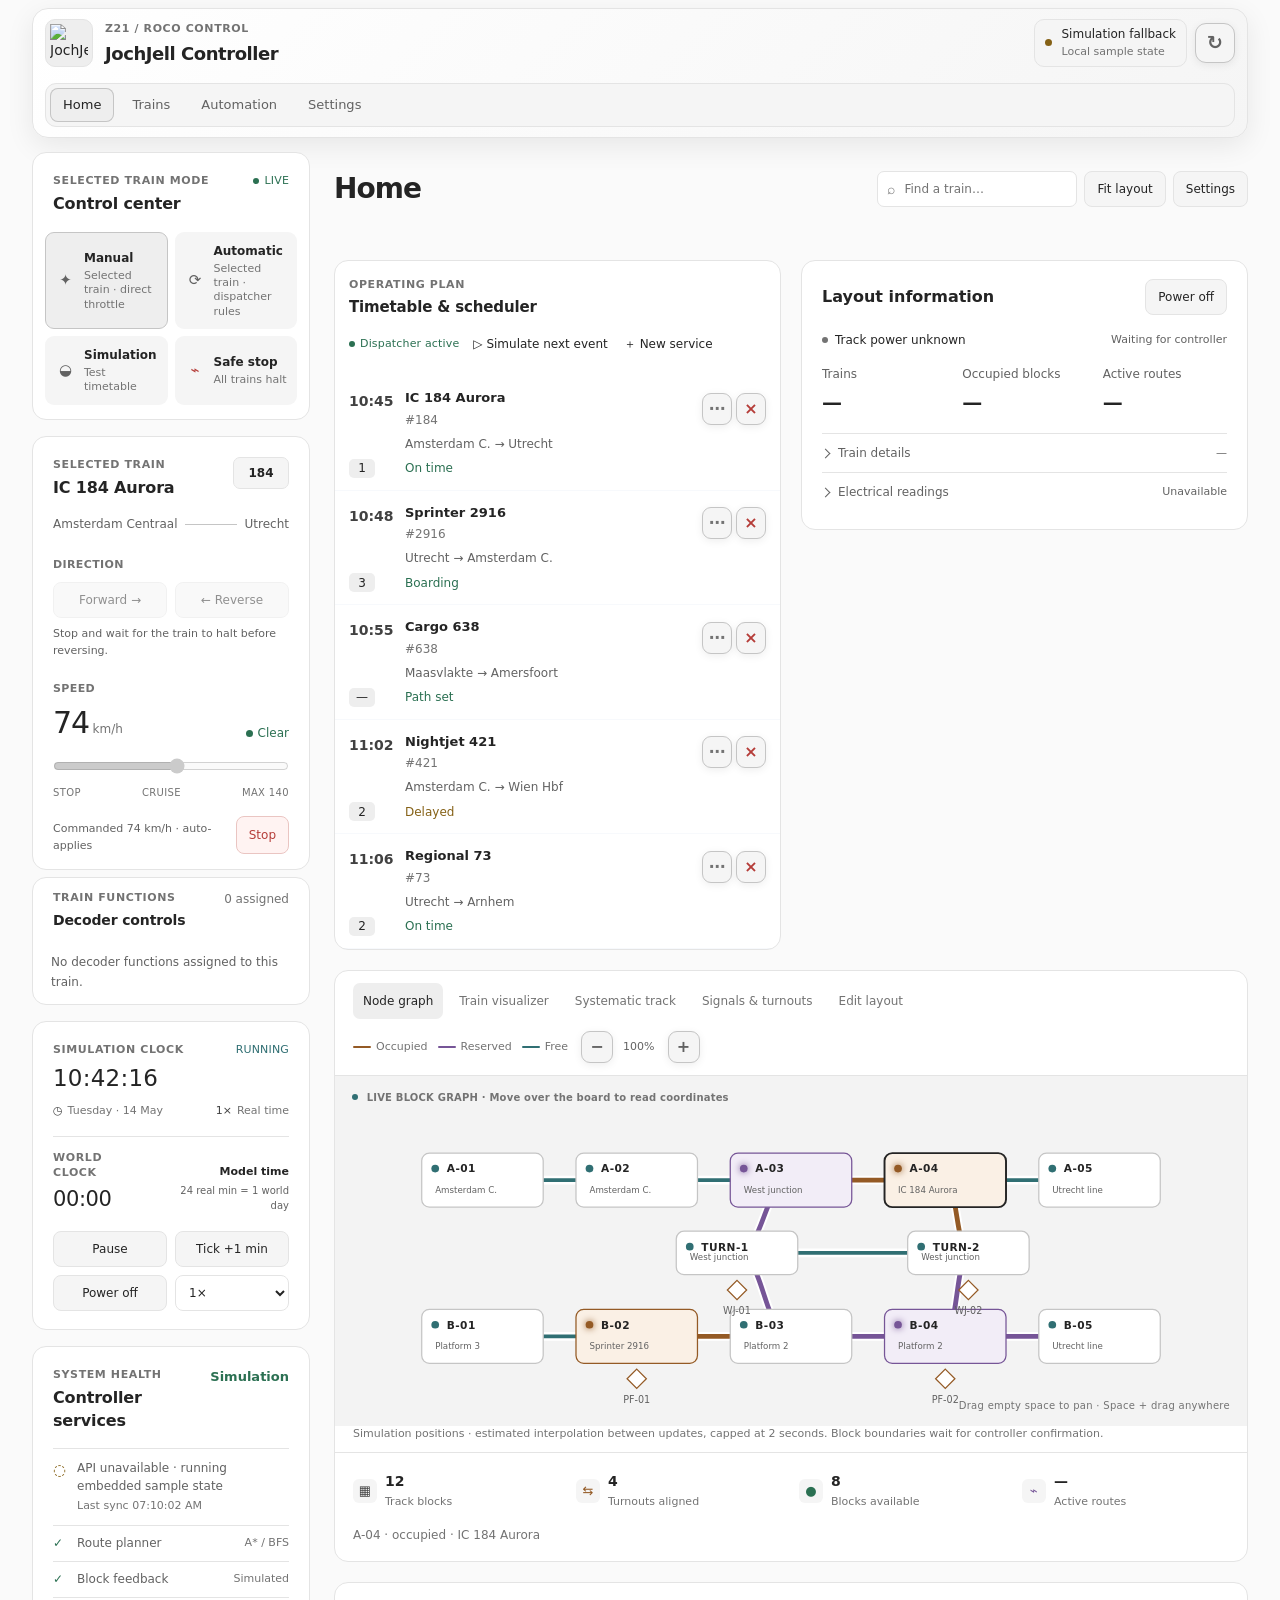
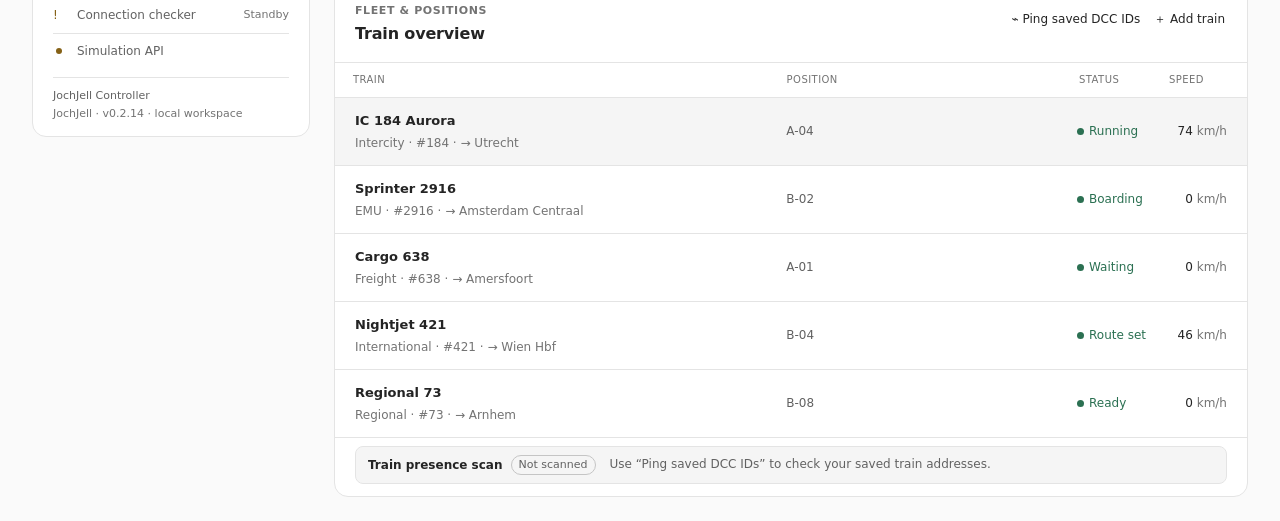
==== frontend/index.html @ 6ff44fe8 "Improve dashboard layouts and train controls for v0.2.14" ====
<!doctype html>
<html lang="en" data-theme="light">
<head>
  <meta charset="utf-8">
  <meta name="viewport" content="width=device-width, initial-scale=1">
  <meta name="theme-color" content="#09111f">
  <title>JochJell Controller</title>
  <link rel="icon" href="/assets/logo.ico">
  <link rel="stylesheet" href="styles.css">
  <link rel="stylesheet" href="minimal.css">
  <link rel="stylesheet" href="workspace-layout.css">
</head>
<body>
  <div class="app-shell">
    <header class="topbar">
      <div class="brand-lockup">
        <div class="brand-mark brand-logo"><img src="/assets/logo.png" alt="JochJell Controller logo" width="40" height="40"></div>
        <div>
          <p class="eyebrow">Z21 / ROCO CONTROL</p>
        <h1>JochJell Controller</h1>
        </div>
      </div>

      <nav class="mode-nav" aria-label="Primary workspace">
        <button class="mode-tab is-active" data-workspace="dispatch">Home</button>
        <button class="mode-tab" data-workspace="trains">Trains</button>
        <button class="mode-tab" data-workspace="layout">Automation</button>
        <button class="mode-tab" data-workspace="settings">Settings</button>
      </nav>

      <div class="topbar-actions">
        <div class="connection-status" id="connection-status">
          <span class="status-dot is-simulated" id="connection-dot"></span>
          <div>
            <span class="connection-label" id="connection-label">Simulation fallback</span>
            <span class="connection-detail" id="connection-detail">Local sample state</span>
          </div>
        </div>
        <button class="icon-button" id="refresh-button" title="Refresh from controller" aria-label="Refresh from controller">↻</button>
      </div>
    </header>

    <main class="dashboard">
      <aside class="sidebar">
        <section class="panel control-panel">
          <div class="panel-heading compact-heading">
            <div>
              <p class="eyebrow">SELECTED TRAIN MODE</p>
              <h2>Control center</h2>
            </div>
            <span class="live-pill"><span></span> LIVE</span>
          </div>
          <div class="control-mode-grid">
            <button class="control-mode is-active" data-control-mode="manual">
              <span class="mode-glyph">✦</span>
              <span><strong>Manual</strong><small>Selected train · direct throttle</small></span>
            </button>
            <button class="control-mode" data-control-mode="automatic">
              <span class="mode-glyph">⟳</span>
              <span><strong>Automatic</strong><small>Selected train · dispatcher rules</small></span>
            </button>
            <button class="control-mode" data-control-mode="simulation">
              <span class="mode-glyph">◒</span>
              <span><strong>Simulation</strong><small>Test timetable</small></span>
            </button>
            <button class="control-mode" data-control-mode="safe">
              <span class="mode-glyph">⌁</span>
              <span><strong>Safe stop</strong><small>All trains halt</small></span>
            </button>
          </div>
        </section>

        <section class="panel selected-train-panel">
          <div class="panel-heading">
            <div>
              <p class="eyebrow">SELECTED TRAIN</p>
              <h2 id="selected-train-name">IC 184 Aurora</h2>
            </div>
            <input class="train-badge" id="selected-train-badge" type="text" inputmode="numeric" pattern="[0-9]*" maxlength="4" value="184" placeholder="DCC" autocomplete="off" spellcheck="false" aria-label="Select train by DCC address" title="Type a saved DCC address to select a train. Enter confirms; Escape cancels.">
          </div>
          <div class="selected-train-route">
            <span id="selected-train-origin">Amsterdam Centraal</span><span class="route-line"></span><span id="selected-train-destination">Utrecht</span>
          </div>
          <div class="direction-control" role="group" aria-label="Selected train direction">
            <span class="muted-label">DIRECTION</span>
            <div class="direction-buttons"><button type="button" class="button button-soft" id="direction-forward" aria-pressed="false">Forward →</button><button type="button" class="button button-soft" id="direction-reverse" aria-pressed="false">← Reverse</button></div>
            <p id="direction-status" role="status">Stop before changing direction.</p>
          </div>
          <div class="throttle-readout">
            <div><span class="muted-label">SPEED</span><strong><span id="speed-readout">74</span><small> km/h</small></strong></div>
            <div class="signal-readout"><span class="signal-dot green"></span><span>Clear</span></div>
          </div>
          <input class="range-input" id="speed-slider" type="range" min="0" max="140" step="1" value="74" aria-label="Train speed">
          <div class="range-labels"><span>STOP</span><span>CRUISE</span><span>MAX 140</span></div>
          <div class="button-row">
            <span class="settings-help" id="speed-command-status" role="status">Speed changes apply automatically</span>
            <button class="button button-danger" id="stop-train">Stop</button>
          </div>
        </section>

        <section class="panel selected-train-functions-panel" id="selected-train-functions-panel" aria-labelledby="selected-train-functions-title">
          <div class="panel-heading compact-heading">
            <div>
              <p class="eyebrow">TRAIN FUNCTIONS</p>
              <h2 id="selected-train-functions-title">Decoder controls</h2>
            </div>
            <span class="panel-action" id="selected-train-function-count">0 assigned</span>
          </div>
          <div class="train-function-grid" id="selected-train-functions" role="group" aria-label="Assigned train functions"></div>
          <p class="settings-help train-function-empty" id="selected-train-function-status">No decoder functions assigned to this train.</p>
        </section>

        <section class="panel simulation-panel">
          <div class="panel-heading">
            <div>
              <p class="eyebrow">SIMULATION CLOCK</p>
              <h2 id="simulation-clock">10:42:16</h2>
            </div>
            <span class="simulation-state" id="simulation-state">RUNNING</span>
          </div>
          <div class="simulation-meta">
            <span><i class="mini-icon">◷</i><span id="simulation-date">Tuesday · 14 May</span></span>
            <span><i class="mini-icon">1×</i><span id="simulation-rate">Real time</span></span>
          </div>
<div class="world-clock-strip" aria-label="World clock"><div><p class="eyebrow">WORLD CLOCK</p><h3 id="world-clock">00:00</h3></div><div class="world-clock-detail"><strong>Model time</strong><small id="world-clock-rate">24 real min = 1 world day</small></div></div>
          <div class="simulation-actions">
            <button class="button button-soft" id="simulation-toggle">Pause</button>
            <button class="button button-soft" id="simulation-tick">Tick +1 min</button>
            <button class="button button-soft" id="track-power-toggle">Power on</button>
            <select class="compact-select" id="simulation-rate-select" aria-label="Simulation speed">
              <option value="1">1×</option>
              <option value="5">5×</option>
              <option value="15">15×</option>
              <option value="60">60×</option>
            </select>
          </div>
        </section>

        <section class="panel health-panel">
          <div class="panel-heading">
            <div>
              <p class="eyebrow">SYSTEM HEALTH</p>
              <h2>Controller services</h2>
            </div>
            <span class="health-score" id="health-score">Checking</span>
          </div>
          <div class="health-list">
            <div class="health-row health-sync-status" id="sync-ribbon" role="status" aria-live="polite">
              <span class="ribbon-icon" aria-hidden="true">◌</span>
              <div><span id="sync-message">Loading control state…</span><span class="ribbon-time">Last sync <time id="health-sync">—</time></span></div>
            </div>
            <div class="health-row"><span class="health-check">✓</span><span>Route planner</span><span class="health-value">A* / BFS</span></div>
            <div class="health-row"><span class="health-check">✓</span><span>Block feedback</span><span class="health-value" id="feedback-health">Simulated</span></div>
            <div class="health-row"><span class="health-check warning">!</span><span>Connection checker</span><span class="health-value" id="checker-health">Standby</span></div>
            <div class="health-row health-connection-status"><span class="health-connection-dot" aria-hidden="true"></span><span id="health-source">Embedded sample state</span></div>
          </div>
          <div class="health-app-info"><span>JochJell Controller</span><span>JochJell · v0.2.14 · local workspace</span></div>
        </section>
      </aside>

      <section class="workspace" aria-label="Controller workspace">
        <div class="workspace-heading">
          <div>
            <h2 id="workspace-title" tabindex="-1">Dispatch</h2>
          </div>
          <div class="workspace-tools">
            <label class="search-box"><span>⌕</span><input id="train-search" type="search" aria-label="Find a train" placeholder="Find a train…"></label>
            <button class="button button-soft" id="fit-layout">Fit layout</button>
            <button class="button button-soft" id="open-settings">Settings</button>
          </div>
        </div>

        <nav class="trains-subnav" aria-label="Trains sections">
          <a class="trains-subnav-link is-active" data-train-section="overview" href="#train-panel" aria-current="page">Overview</a>
          <a class="trains-subnav-link" data-train-section="locomotives" href="#train-editor-panel">Locomotives</a>
          <a class="trains-subnav-link" data-train-section="rolling-stock" href="#rolling-stock-panel">Rolling stock</a>
          <a class="trains-subnav-link" data-train-section="programming" href="#programming-panel">Programming</a>
          <a class="trains-subnav-link" data-train-section="assembler" href="#assembler-panel">Assembler</a>
        </nav>
        <section class="panel layout-info" id="layout-info-panel" aria-labelledby="layout-info-title">
          <div class="layout-info-heading"><h3 id="layout-info-title">Layout information</h3><button type="button" class="button button-soft" id="layout-power-toggle">Power off</button></div>
          <div id="layout-info-metrics">
            <div class="layout-info-power"><span class="layout-power-status" id="layout-power-status" data-state="unknown"><i aria-hidden="true"></i><strong id="layout-track-power">Track power unknown</strong></span><span id="layout-power-source">Waiting for controller</span></div>
            <div id="layout-info-counts" class="layout-info-metrics"></div>
            <p class="layout-info-alert" id="layout-info-alert" role="status" hidden></p>
            <details class="layout-info-details">
              <summary><span>Train details</span><span class="layout-info-summary" id="layout-train-modes">—</span></summary>
              <ul class="layout-info-train-list" id="layout-info-trains"></ul>
              <p class="layout-info-note">Positions use controller assignments and available track feedback.</p>
            </details>
            <details class="layout-info-details">
              <summary><span>Electrical readings</span><span class="layout-info-summary" id="layout-electrical-summary">Unavailable</span></summary>
              <dl class="layout-info-readings" id="layout-info-readings"></dl>
              <p class="layout-info-note" id="layout-info-note"></p>
            </details>
          </div>
        </section>
        <section class="panel map-panel" id="layout-panel">
          <div class="map-toolbar">
            <div class="toolbar-tabs">
              <button class="toolbar-tab is-active" data-layout-view="graph">Node graph</button>
              <button class="toolbar-tab" data-layout-view="pinboard">Train visualizer</button>
              <button class="toolbar-tab" data-layout-view="systematic">Systematic track</button>
              <button class="toolbar-tab" data-layout-view="signals">Signals & turnouts</button>
              <button class="toolbar-tab" id="toggle-layout-edit" data-layout-view="editor">Edit layout</button>
            </div>
            <div class="map-legend">
              <span><i class="legend-line occupied"></i>Occupied</span>
              <span><i class="legend-line route"></i>Reserved</span>
              <span><i class="legend-line free"></i>Free</span>
              <button class="icon-button small" id="layout-zoom-out" title="Zoom out">−</button>
              <span id="layout-zoom-label">100%</span>
              <button class="icon-button small" id="layout-zoom-in" title="Zoom in">+</button>
              <button class="button button-soft editor-action" id="open-layout-assets" type="button">Assets</button>
              <button class="button button-soft editor-action" id="edit-selected-block">Edit block</button>
              <button class="button button-soft editor-action" id="delete-selected-block" type="button">Delete selected</button>
              <button class="button button-soft editor-action" id="add-layout-block">＋ Block</button>
              <button class="button button-soft editor-action" id="add-spline-point">＋ Spline point</button>
              <button class="button button-soft editor-action" id="save-layout">Save layout</button>
              <button class="button button-soft editor-action" id="load-layout">Load saved</button>
            </div>
          </div>
          <div class="graph-editor-tools" id="graph-editor-tools"><span class="graph-editor-label">Connections</span><select id="connection-from" aria-label="Connection source block"></select><span class="graph-editor-arrow">↔</span><select id="connection-to" aria-label="Connection target block"></select><button class="button button-soft editor-action" id="connect-blocks">Connect</button><button class="button button-soft editor-action" id="disconnect-blocks">Disconnect</button></div>
          <div class="pinboard-placement-tools is-hidden" id="pinboard-placement-tools"><span class="graph-editor-label">Graph membership</span><select id="pinboard-train-select" aria-label="Train or locomotive to place"></select><button type="button" class="button button-soft" id="place-pinboard-train">Add / place train</button><button type="button" class="button button-soft" id="remove-pinboard-train">Remove from graph</button><span class="settings-help" id="pinboard-placement-status" role="status">Choose a train or locomotive, then click a rail.</span></div>
          <div class="connection-limit-editor is-hidden" id="connection-limit-editor">
            <div><strong>Connection speed limit</strong><p class="settings-help">Applies in the selected direction: source → target. Save layout to keep changes.</p></div>
            <label>Applies to <select id="connection-limit-train" aria-label="Speed limit train"><option value="">All trains (default)</option></select></label>
            <label>Maximum km/h <input id="connection-limit-speed" type="number" min="0" max="1000" step="0.1" placeholder="No default limit" aria-label="Connection speed limit km/h"></label>
            <button type="button" class="button button-soft" id="save-connection-limit">Save speed limit</button>
            <p class="settings-help" id="connection-limit-status" role="status">Select a directed connection. Blank removes the default or makes a train inherit it.</p>
          </div>
          <div class="spline-section-editor is-hidden" id="spline-section-editor">
            <div><strong id="spline-section-name">Select a spline section</strong><p class="settings-help">Maximum speed in both directions. The lowest section limit applies across the connection.</p></div>
            <label>Maximum km/h <input id="spline-section-speed" type="number" min="0" max="1000" step="0.1" placeholder="No section limit" aria-label="Selected spline section maximum speed in km/h" disabled></label>
            <button type="button" class="button button-soft" id="save-spline-section-speed" disabled>Apply maximum speed</button>
            <p class="settings-help" id="spline-section-status" role="status">Click a rail section to show its pull points and maximum speed.</p>
          </div>
          <div class="map-stage" id="map-stage" tabindex="0" aria-label="Track canvas. Drag empty space to pan, or hold Space and drag anywhere.">
            <svg id="layout-svg" class="layout-svg" viewBox="0 0 980 350" role="img" aria-label="Track block node graph"></svg>
            <div class="map-stage-label top-left"><span class="pulse-dot"></span> <span id="map-stage-mode">LIVE BLOCK GRAPH</span> · <span id="pinboard-coordinate">Move over the board to read coordinates</span></div>
            <div class="map-stage-label bottom-right">Drag empty space to pan · Space + drag anywhere</div>
          </div>
          <p class="graph-motion-note" id="graph-motion-note">Train markers show controller-reported blocks. Exact positions are unavailable.</p>
          <div class="map-summary">
            <div class="summary-stat"><span class="stat-icon blue">▦</span><span><strong id="block-count">12</strong><small>Track blocks</small></span></div>
            <div class="summary-stat"><span class="stat-icon orange">⇆</span><span><strong id="turnout-count">4</strong><small>Turnouts aligned</small></span></div>
            <div class="summary-stat"><span class="stat-icon green">●</span><span><strong id="free-count">7</strong><small>Blocks available</small></span></div>
            <div class="summary-stat"><span class="stat-icon violet">⌁</span><span><strong id="route-count">2</strong><small>Active routes</small></span></div>
            <div class="map-selected-note" id="map-selected-note">Select a block to inspect its occupancy and route state.</div>
          </div>
        </section>

        <section class="panel automation-studio" id="automation-studio-panel">
          <div class="panel-heading automation-studio-heading">
            <div>
              <p class="eyebrow">ACTION PROGRAMMING</p>
              <h2>Train automation</h2>
              <p class="settings-help">Build a reusable train routine from action blocks, or capture live controller actions with the recorder.</p>
            </div>
            <div class="automation-recording-controls">
              <span class="automation-live-indicator" id="recording-live-indicator"></span>
              <select id="recording-train-select" aria-label="Train to record"></select>
              <button type="button" class="button button-soft" id="start-recording">Record</button>
              <button type="button" class="button button-soft" id="stop-recording">Stop recording</button>
              <button type="button" class="button button-soft" id="play-recording">Play last</button>
              <span class="settings-help" id="recording-status" role="status">No recording yet.</span>
            </div>
          </div>
          <div class="automation-studio-toolbar">
            <label>Program train<select id="automation-train-select" aria-label="Train to program"></select></label>
            <label>Program name<input id="automation-program-name" type="text" maxlength="80" value="New train routine"></label>
            <button type="button" class="button button-soft" id="automation-import-recording">Import last recording</button>
            <button type="button" class="button button-soft" id="automation-clear-program">Clear blocks</button>
            <button type="button" class="button button-primary" id="automation-save-program">Save program</button>
            <button type="button" class="button button-soft" id="automation-run-program">Run program</button>
            <button type="button" class="button button-soft" id="automation-stop-program" disabled>Stop routine</button>
          </div>
          <div class="automation-studio-grid">
            <aside class="automation-catalogue">
              <div class="automation-catalogue-header">
                <p class="eyebrow">BLOCK CATALOGUE</p>
                <h3>Train actions</h3>
                <small>Drag a block into the program, or click to add it.</small>
              </div>
              <div class="automation-palette" id="automation-catalogue">
                <button type="button" class="automation-palette-block" draggable="true" data-action-block="drive"><strong>Drive</strong><small>Set speed and hold it</small></button>
                <button type="button" class="automation-palette-block" draggable="true" data-action-block="speed_ramp"><strong>Speed staircase</strong><small>Ramp from one speed to another</small></button>
                <button type="button" class="automation-palette-block" draggable="true" data-action-block="travel"><strong>Travel distance</strong><small>Move a calibrated distance</small></button>
                <button type="button" class="automation-palette-block" draggable="true" data-action-block="wait"><strong>Wait</strong><small>Pause before the next action</small></button>
                <button type="button" class="automation-palette-block" draggable="true" data-action-block="direction"><strong>Direction</strong><small>Forward or reverse</small></button>
                <button type="button" class="automation-palette-block" draggable="true" data-action-block="function"><strong>Function</strong><small>Lighting, horn, or decoder F0-F31</small></button>
                <button type="button" class="automation-palette-block" draggable="true" data-action-block="stop"><strong>Stop</strong><small>Bring the train to a safe stop</small></button>
              </div>
            </aside>
            <section class="automation-program-panel">
              <div class="automation-program-heading">
                <div><p class="eyebrow">PROGRAM FLOW</p><h3 id="automation-program-title">New train routine</h3></div>
                <span class="automation-block-count" id="automation-block-count">0 blocks</span>
              </div>
              <div class="automation-dropzone" id="automation-dropzone">
                <div class="automation-block-list" id="automation-block-list" aria-live="polite"></div>
                <div class="automation-empty-state" id="automation-empty-state">Drag an action block here to start a routine.</div>
              </div>
              <p class="settings-status" id="automation-status" role="status">Ready. Build a routine, then save it for later.</p>
              <p class="settings-status is-hidden" id="automation-playback-status" role="status" aria-live="polite"></p>
            </section>
            <aside class="automation-inspector">
              <div class="automation-inspector-heading"><p class="eyebrow">SAVED PROGRAMS</p><h3>Routines</h3></div>
              <div class="automation-program-list" id="automation-program-list" aria-live="polite"></div>
              <div class="automation-help-card"><strong>Block tips</strong><span>Use Speed staircase to make a timed linear speed change. Travel distance uses the selected train&#39;s stored motion calibration to calculate the movement time.</span></div>
            </aside>
          </div>
        </section>

        <section class="panel systematic-panel is-hidden" id="systematic-panel">
          <div class="panel-heading">
            <div><p class="eyebrow">LINEAR TRACK PLAN</p><h2>Systematic track view</h2></div>
            <span class="panel-action">3 platforms · 2 routes</span>
          </div>
          <div class="systematic-view" id="systematic-view"></div>
        </section>

        <section class="panel route-panel is-hidden" id="route-panel">
          <div class="panel-heading">
            <div><p class="eyebrow">AUTOMATION PLANS</p><h2>Route plans</h2></div>
            <button type="button" class="text-button" id="new-route">＋ New route</button>
          </div>
          <div class="route-editor" id="route-editor">
            <div class="field-grid">
              <div class="field"><label for="route-id">Route ID</label><input id="route-id" required maxlength="48" placeholder="yard-to-platform"></div>
              <div class="field"><label for="route-name">Name</label><input id="route-name" required placeholder="Yard to platform"></div>
              <div class="field"><label for="route-algorithm">Planner</label><select id="route-algorithm"><option value="a_star">A* cost-aware</option><option value="bfs">Breadth-first</option></select></div>
            </div>
            <div class="route-flow-builder">
              <aside class="route-block-catalogue">
                <p class="eyebrow">FLOW BLOCKS</p>
                <h3>Build the route</h3>
                <p>Build a reusable flow. Track nodes are optional for stationary shunting and coupling work.</p>
                <div class="route-palette-group" id="route-node-catalogue"></div>
                <div class="route-palette-group" id="route-routine-catalogue"></div>
                <div class="route-palette-group" id="route-sync-catalogue"></div>
              </aside>
              <section class="route-flow-panel">
                <div class="route-flow-heading"><div><p class="eyebrow">ROUTE FLOW</p><h3>Track path & actions</h3></div><span class="route-flow-count" id="route-flow-count">0 blocks</span></div>
                <div class="route-flow-dropzone" id="route-flow-dropzone">
                  <div class="route-flow" id="route-flow" aria-live="polite"></div>
                  <div class="route-flow-empty" id="route-flow-empty">Drag a block here to start this reusable route.</div>
                </div>
              </section>
            </div>
            <div class="route-legacy-fields" aria-hidden="true">
              <label for="route-source">From node</label><select id="route-source"></select>
              <label for="route-target">To node</label><select id="route-target"></select>
            </div>
            <div class="button-row"><button type="button" class="button button-primary" id="save-route">Save route</button><button type="button" class="button button-soft" id="cancel-route">Clear</button></div>
            <p class="settings-status" id="route-status" role="status" aria-live="polite">Create a reusable route flow. It will be bound to a train in a later step.</p>
          </div>
          <div class="route-list" id="route-list" aria-live="polite"></div>
        </section>

        <section class="panel scan-panel is-hidden" id="scan-panel">
          <div class="panel-heading">
            <div><p class="eyebrow">PHOTO-SCAN WORKSPACE</p><h2>3D track viewer</h2></div>
            <div class="panel-heading-actions"><span class="scan-status"><span></span> Scan manifest ready</span><button class="text-button" id="link-scan">＋ Link scan</button><button class="text-button" id="use-local-scan">＋ Use local photo</button><input id="scan-file" type="file" accept="image/*" hidden><select class="compact-select" id="scan-select" aria-label="Select photo scan"></select></div>
          </div>
          <div class="scan-viewer-host" id="scan-viewer-host" aria-label="Photo scan 3D track viewer"></div>
          <div class="scan-footer"><div><strong id="scan-title">No scan selected</strong><span id="scan-description">Add local photo scans to the manifest to anchor the viewer to your layout.</span></div><div class="scan-hint">Drag to orbit · Wheel to zoom · Click a scan anchor</div></div>
        </section>

        <div class="lower-grid">
          <section class="panel train-panel" id="train-panel">
            <div class="panel-heading">
              <div><p class="eyebrow">FLEET & POSITIONS</p><h2>Train overview</h2></div>
              <div class="panel-heading-actions"><button class="text-button" id="scan-train-presence">⌁ Ping saved DCC IDs</button><button class="text-button" id="add-train">＋ Add train</button></div>
            </div>
            <div class="train-table-head"><span>TRAIN</span><span>POSITION</span><span>STATUS</span><span>SPEED</span></div>
            <div class="train-list" id="train-list"></div>
            <div class="train-presence-status" id="train-presence-status" data-state="idle" role="status" aria-live="polite" aria-atomic="true">
              <div class="train-presence-heading"><strong>Train presence scan</strong><span class="train-presence-badge" id="train-presence-state">Not scanned</span></div>
              <p id="train-presence-message">Use “Ping saved DCC IDs” to check your saved train addresses.</p>
              <div class="train-presence-results" id="train-presence-results" hidden>
                <span data-result="detected"><strong id="train-presence-detected">0</strong> Detected</span>
                <span data-result="unknown"><strong id="train-presence-unknown">0</strong> Unknown</span>
                <span data-result="errors"><strong id="train-presence-errors">0</strong> Errors</span>
              </div>
              <p class="train-presence-note" id="train-presence-note" hidden></p>
            </div>
          </section>

          <section class="panel train-editor-panel" id="train-editor-panel">
            <div class="panel-heading">
              <div><p class="eyebrow">TRAIN PROFILE</p><h2>Settings & data sheet</h2></div>
              <div class="panel-heading-actions"><button type="button" class="text-button danger-text" id="remove-train">Remove train</button><button type="button" class="icon-button small" id="close-editor" title="Collapse train profile" aria-label="Collapse train profile" aria-expanded="true" aria-controls="train-editor-panel"><svg width="16" height="16" viewBox="0 0 16 16" fill="none" aria-hidden="true"><path d="M4 6L8 10L12 6" stroke="currentColor" stroke-width="1.6" stroke-linecap="round" stroke-linejoin="round"/></svg></button></div>
            </div>
            <div class="editor-tabs">
              <button class="editor-tab is-active" data-editor-tab="datasheet">Data sheet</button>
              <button class="editor-tab" data-editor-tab="settings">Train details & control</button>
              <button class="editor-tab" data-editor-tab="consist">Locomotives & carriages</button>
            </div>
            <div class="editor-content" id="editor-content"></div>
          </section>
        </div>

        <div class="bottom-grid">
          <section class="panel rolling-stock-panel" id="rolling-stock-panel">
            <div class="panel-heading">
              <div><p class="eyebrow">FLEET INVENTORY</p><h2>Rolling stock</h2></div>
              <div class="inventory-toolbar">
                <label class="inventory-search"><svg width="16" height="16" viewBox="0 0 16 16" fill="none" aria-hidden="true"><circle cx="7" cy="7" r="4.5" stroke="currentColor" stroke-width="1.5"/><path d="M10.5 10.5L14 14" stroke="currentColor" stroke-width="1.5" stroke-linecap="round"/></svg><input id="inventory-search" type="search" placeholder="Search catalogue…" aria-label="Search inventory by catalogue, length or type"></label>
                <span class="tiny-status" id="inventory-summary">0 vehicles</span>
              </div>
            </div>
            <div class="inventory-editor">
              <label for="inventory-id">Catalogue ID<input id="inventory-id" placeholder="e.g. Roco 44780" autocomplete="off"></label>
              <label for="inventory-name">Name<input id="inventory-name" placeholder="Vehicle name"></label>
              <label for="inventory-type">Type<select id="inventory-type"><option value="coach">Coach</option><option value="wagon">Wagon</option><option value="locomotive">Locomotive</option><option value="vehicle">Vehicle</option></select></label>
              <label for="inventory-length">Length (mm)<input id="inventory-length" type="number" min="0" step="0.1" placeholder="e.g. 264"></label>
              <label for="inventory-quantity">Quantity<input id="inventory-quantity" type="number" min="0" step="1" value="0"></label>
              <button type="button" class="button button-soft" id="save-inventory">Save quantity</button>
            </div>
            <div class="inventory-list" id="inventory-list"></div>
          </section>
          <section class="panel programming-panel" id="programming-panel">
            <div class="panel-heading">
              <div><p class="eyebrow">DCC PROGRAMMING</p><h2>Decoder programming</h2></div>
              <span class="tiny-status" id="programming-state">Validation only</span>
            </div>
            <div class="programming-form">
              <label>Train<select id="programming-train-select" aria-label="Train to program"></select></label>
              <label>Current DCC address<input id="programming-address" type="number" min="1" max="9999" step="1"></label>
              <label>New DCC address<input id="programming-new-address" type="number" min="1" max="9999" step="1"></label>
              <label>Target<select id="programming-target"><option value="main">Main track</option><option value="programming_track">Programming track</option></select></label>
              <label>CV<input id="programming-cv" type="number" min="1" max="1024" step="1" value="29"></label>
              <label>Value<input id="programming-value" type="number" min="0" max="255" step="1" value="0"></label>
            </div>
            <div class="button-row programming-actions"><button type="button" class="button button-soft" id="validate-programming">Validate request</button><button type="button" class="button button-primary" id="write-programming">Program decoder</button><button type="button" class="button button-soft" id="read-programming">Read CV</button><button type="button" class="button button-soft" id="program-dcc-address">Program DCC address</button></div>
              <p class="settings-help">Validate the target first, then explicitly confirm a CV read or write. Main-track programming uses RailCom/POM; service-mode writes require the programming-track transport.</p>
            <p class="settings-status" id="programming-status" role="status">No programming request validated.</p>
          </section>
          <section class="panel calibration-panel" id="calibration-panel">
            <div class="panel-heading">
              <div><p class="eyebrow">MOTION CALIBRATION</p><h2>Calibrate selected train</h2></div>
              <span class="tiny-status" id="calibration-state">Ready</span>
            </div>
            <div class="calibration-form">
              <label>Train<select id="calibration-train-select" aria-label="Train to calibrate"></select></label>
              <label>Test speed<input id="calibration-speed" type="number" value="10" min="0.1" max="140" step="0.1" readonly></label>
              <label>Duration<input id="calibration-duration" type="number" value="100" min="1" max="1000" step="1" readonly></label>
            </div>
            <p class="settings-help">The controller moves the train briefly, then sends a stop command. Measure the travelled distance before recording it.</p>
            <div class="button-row calibration-actions"><button type="button" class="button button-primary" id="start-calibration">Run 100 ms test</button><button type="button" class="button button-soft" id="cancel-calibration">Stop test</button></div>
            <div class="calibration-record">
              <label>Measured distance (mm)<input id="calibration-distance" type="number" min="0" step="0.1" placeholder="e.g. 37.5"></label>
              <label>Notes<input id="calibration-notes" type="text" maxlength="160" placeholder="Track, decoder, load…"></label>
              <button type="button" class="button button-soft" id="record-calibration">Store measurement</button>
            </div>
            <p class="settings-status" id="calibration-status" role="status">No calibration run yet.</p>
            <div class="calibration-history" id="calibration-history"></div>
          </section>
          <section class="panel timetable-panel" id="timetable-panel">
            <div class="panel-heading">
              <div><p class="eyebrow">OPERATING PLAN</p><h2>Timetable & scheduler</h2></div>
              <div class="panel-heading-actions"><span class="scheduler-status"><span></span> Dispatcher active</span><button class="text-button" id="simulate-schedule">▷ Simulate next event</button><button class="text-button" id="add-schedule">＋ New service</button></div>
            </div>
            <div class="schedule-header"><span>TIME</span><span>SERVICE</span><span>ROUTE</span><span>PLATFORM</span><span>STATE</span><span></span></div>
            <div class="schedule-list" id="schedule-list"></div>
          </section>

          <section class="panel assembler-panel" id="assembler-panel">
            <div class="panel-heading">
              <div><p class="eyebrow">CONSIST BUILDER</p><h2>Train assembler</h2></div>
              <button class="text-button" id="save-consist">Save consist</button>
            </div>
            <div class="assembler-train-picker"><label>Assembling</label><select id="assembler-train-select"></select><span class="tiny-status">● Stored</span></div>
            <div class="assembler-locomotive-tools">
              <div><p class="eyebrow">LOCOMOTIVE PAIRING</p><strong>Run decoders as one train</strong><small>Add another configured locomotive. Speed, direction, and stop commands will stay synchronized.</small></div>
              <select id="assembler-locomotive-select" aria-label="Locomotive to pair"></select>
              <button type="button" class="button button-soft" id="add-locomotive">Add locomotive</button>
            </div>
            <div class="assembler-locomotive-list" id="assembler-locomotive-list"></div>
            <div class="consist-list" id="consist-list"></div>
            <button class="add-car-button" id="add-car">＋ Add rolling stock</button>
          </section>
        </div>
      </section>
    </main>

    <section id="settings-page" class="is-hidden" aria-labelledby="settings-title">
      <header class="settings-header">
        <div class="settings-header-copy"><p class="eyebrow">WORKSPACE PREFERENCES</p><h2 id="settings-title" tabindex="-1">Settings</h2><p class="settings-intro">Tune the desk for your layout, your hardware and the way you operate.</p></div>
        <div class="settings-header-meta"><span class="settings-status-chip"><span class="settings-status-dot"></span>Local controller</span><span>Changes stay on this controller until you save them.</span></div>
      </header>
      <nav class="settings-nav" aria-label="Settings sections">
        <a href="#settings-appearance">Appearance</a><a href="#settings-connection">Connection</a><a href="#settings-routing">Routing</a><a href="#settings-operations">Operations</a><a href="#workspace-layout-settings">Workspace</a><a href="#settings-photos">Photo scans</a>
      </nav>
      <div class="settings-content">
        <form id="app-settings-form" class="settings-form">
          <section class="settings-section settings-card" id="settings-appearance" aria-labelledby="appearance-heading">
            <div class="settings-section-heading"><div><p class="eyebrow">LOOK &amp; FEEL</p><h3 id="appearance-heading">Appearance</h3><p>Make long operating sessions easier on your eyes.</p></div><span class="settings-section-index">01</span></div>
            <div class="settings-row"><div><label for="setting-theme">Theme</label><p class="settings-help">System follows your device. Preview changes instantly.</p></div><div class="settings-control"><select id="setting-theme"><option value="system">System</option><option value="light">Light</option><option value="dark">Dark</option></select></div></div>
            <div class="settings-row"><div><label for="setting-interface-density">Interface density</label><p class="settings-help">Compact fits more trains and panels on screen; comfortable adds breathing room.</p></div><div class="settings-control"><select id="setting-interface-density"><option value="comfortable">Comfortable</option><option value="compact">Compact</option></select></div></div>
            <div class="settings-row"><div><label for="setting-ui-refresh">Status refresh</label><p class="settings-help">How often the interface checks the controller.</p></div><div class="settings-control"><input id="setting-ui-refresh" type="number" min="1" max="60" step="1" required><span>seconds</span></div></div>
            <div class="settings-row"><div><label for="setting-show-connection-detail">Show connection detail</label><p class="settings-help">Keep the current transport detail visible in the top bar.</p></div><div class="settings-control"><input id="setting-show-connection-detail" type="checkbox" role="switch"></div></div>
            <div class="settings-row"><div><label for="setting-reduce-motion">Reduce motion</label><p class="settings-help">Tone down animated layout markers and transitions.</p></div><div class="settings-control"><input id="setting-reduce-motion" type="checkbox" role="switch"></div></div>
          </section>
          <section class="settings-section settings-card" id="settings-connection" aria-labelledby="connection-heading">
            <div class="settings-section-heading"><div><p class="eyebrow">COMMAND STATION</p><h3 id="connection-heading">Z21 connection</h3><p>Configure the command station on your local network.</p></div><span class="settings-section-index">02</span></div>
            <div class="settings-row"><div><label for="setting-z21-host">IP address</label><p class="settings-help">Saving an address does not connect or enable track power.</p></div><div class="settings-control"><input id="setting-z21-host" type="text" placeholder="192.168.0.111" spellcheck="false" autocomplete="off" required></div></div>
            <div class="settings-row"><div><label for="setting-z21-port">UDP port</label><p class="settings-help">The standard Z21 port is 21105.</p></div><div class="settings-control"><input id="setting-z21-port" type="number" min="1" max="65535" step="1" required></div></div>
            <div class="settings-row settings-wlan-row"><div><label for="setting-z21-wlan">Use Roco 10814 WLAN</label><p class="settings-help" id="setting-z21-wlan-help">The 10814 provides the Wi-Fi router and Z21 unlock; train commands still use the same UDP connection. Connect Windows to the Z21 Wi-Fi first. This app does not join Wi-Fi and never stores its password. The usual Z21 address is 192.168.0.111, while a custom IP address above is retained.</p></div><div class="settings-control"><input id="setting-z21-wlan" name="z21_wlan_enabled" type="checkbox" role="switch" aria-describedby="setting-z21-wlan-help settings-transport-status"></div></div>
            <p class="settings-status settings-transport-status" id="settings-transport-status" role="status" aria-live="polite">Selected profile: direct LAN over UDP.</p>
            <p class="settings-help" id="settings-connection-note">The controller starts in simulation unless real Z21 operation is explicitly enabled.</p>
            <div class="settings-native-actions"><button type="button" class="button button-primary" id="settings-connect-z21" disabled>Connect to real Z21</button><button type="button" class="button button-soft" id="settings-use-simulation" disabled>Use simulation</button></div>
            <p class="settings-status" id="settings-native-status" role="status">Available in the desktop app. Browser users must restart the controller to change connection mode.</p>
          </section>
          <section class="settings-section settings-card" id="settings-routing" aria-labelledby="routing-heading">
            <div class="settings-section-heading"><div><p class="eyebrow">PLANNING ENGINE</p><h3 id="routing-heading">Routing</h3><p>Keep route plans in step with your layout without over-polling a quiet railway.</p></div><span class="settings-section-index">03</span></div>
            <div class="settings-row"><div><label for="setting-routing-adaptive">Adaptive refresh</label><p class="settings-help">Use the active interval for moving trains or active schedules, and the idle interval when the layout is quiet.</p></div><div class="settings-control"><input id="setting-routing-adaptive" type="checkbox" role="switch"></div></div>
            <div class="settings-row"><div><label for="setting-routing-busy">Active interval</label><p class="settings-help">Also used as the fixed interval when adaptive refresh is off.</p></div><div class="settings-control"><input id="setting-routing-busy" type="number" min="0.25" max="60" step="0.25" required><span>seconds</span></div></div>
            <div class="settings-row"><div><label for="setting-routing-idle">Idle interval</label><p class="settings-help">Layout edits still invalidate route plans immediately.</p></div><div class="settings-control"><input id="setting-routing-idle" type="number" min="0.25" max="60" step="0.25" required><span>seconds</span></div></div>
            <p class="settings-help" id="settings-routing-status">Route refresh recalculates plans; it does not advance simulation or send movement commands.</p>
          </section>
          <section class="settings-section settings-card" id="settings-operations" aria-labelledby="operations-heading">
            <div class="settings-section-heading"><div><p class="eyebrow">RUNNING THE RAILWAY</p><h3 id="operations-heading">Operations</h3><p>Choose the defaults that make everyday control predictable.</p></div><span class="settings-section-index">04</span></div>
            <div class="settings-row"><div><label for="setting-default-simulation-rate">Default simulation rate</label><p class="settings-help">The fast-forward multiplier selected when the desk starts.</p></div><div class="settings-control"><select id="setting-default-simulation-rate"><option value="1">1× · Real time</option><option value="5">5× · Quick test</option><option value="15">15× · Scenario</option><option value="60">60× · Timetable</option></select></div></div>
            <div class="settings-row"><div><label for="setting-world-day-minutes">World clock day length</label><p class="settings-help">Real time for one 24-hour model day, in simulation and on hardware. Applies when saved. Train speeds and routine durations keep their real-time timing.</p></div><div class="settings-control"><select id="setting-world-day-minutes"><option value="12">12 minutes</option><option value="24" selected>24 minutes · Default</option><option value="48">48 minutes</option><option value="1440">24 hours · Real time</option></select></div></div>
            <div class="settings-row"><div><label for="setting-world-clock-time">Set world clock time</label><p class="settings-help">Current time: <output id="settings-world-clock-current">00:00</output></p><p class="settings-help" id="settings-world-clock-help">Choose a 24-hour time or reset to midnight. Applies immediately in simulation and on hardware, including while paused. Future timetable departures continue from the chosen time; skipped departures are not replayed.</p><p class="settings-help" id="settings-world-clock-status" role="status" aria-live="polite"></p></div><div class="settings-control settings-clock-control"><input id="setting-world-clock-time" type="time" step="60" value="00:00" aria-describedby="settings-world-clock-help settings-world-clock-status"><button type="button" class="button button-primary" id="settings-world-clock-set">Set time</button><button type="button" class="button button-soft" id="settings-world-clock-reset">Reset to 00:00</button></div></div>
            <div class="settings-row"><div><label for="setting-connected-blocks">Connected-block dispatch</label><p class="settings-help">On: use block reservations and block-to-block routes. Off: use one-block mode. Saved route routines start at their scheduled departure in either mode.</p></div><div class="settings-control"><input id="setting-connected-blocks" type="checkbox" role="switch"></div></div>
            <div class="settings-row"><div><label for="setting-confirm-power-actions">Confirm track power changes</label><p class="settings-help">Ask before turning power on or off for the whole layout.</p></div><div class="settings-control"><input id="setting-confirm-power-actions" type="checkbox" role="switch"></div></div>
          </section>
          <div class="settings-actions"><p class="settings-status" id="settings-save-status" role="status" aria-live="polite">Loading saved preferences…</p><button type="button" class="button button-soft" id="settings-discard">Discard changes</button><button type="submit" class="button button-primary" id="settings-save">Save changes</button></div>
        </form>
        <section class="settings-section settings-card settings-upload" id="settings-photos" aria-labelledby="photos-heading">
          <div class="settings-section-heading"><div><p class="eyebrow">LAYOUT CONTEXT</p><h3 id="photos-heading">Photo scans</h3><p>Add a layout photograph to your 3D workspace. Uploaded images stay on this controller.</p></div><span class="settings-section-index">05</span></div>
          <p class="settings-help">PNG, JPEG or WebP, up to 10 MB. A photo is displayed on a 3D surface; this does not reconstruct a full 3D model from photographs.</p>
          <div class="settings-row"><div><label for="settings-scan-file">Layout photograph</label><input id="settings-scan-file" type="file" accept="image/png,image/jpeg,image/webp" aria-describedby="settings-upload-status"></div><button type="button" class="button button-primary" id="settings-upload-scan">Upload photo</button></div>
          <p class="settings-status" id="settings-upload-status" role="status" aria-live="polite">Choose a photograph to add it to your library.</p>
          <div class="settings-library" id="settings-scan-library"></div>
        </section>
      </div>
    </section>

  </div>

  <div class="toast-region" id="toast-region" aria-live="polite" aria-atomic="true"></div>
  <dialog class="modal layout-assets-modal" id="layout-assets-editor" aria-labelledby="layout-assets-editor-title">
    <div class="modal-card layout-assets-card">
      <div class="modal-heading">
        <div><p class="eyebrow">LAYOUT EDITOR</p><h2 id="layout-assets-editor-title">Layout assets</h2></div>
        <button type="button" class="icon-button" id="close-layout-assets" aria-label="Close layout asset inspector">×</button>
      </div>
      <div class="layout-assets-toolbar">
        <label class="asset-kind-label" for="layout-asset-kind">Asset type</label>
        <select class="compact-select" id="layout-asset-kind" aria-label="Layout asset type">
          <option value="station">Stations</option>
          <option value="signal">Signals</option>
          <option value="turnout">Turnouts</option>
          <option value="waypoint">Waypoints</option>
          <option value="turntable">Turntables</option>
          <option value="platform">Platforms</option>
        </select>
        <button type="button" class="button button-primary" id="add-layout-asset">＋ Add asset</button>
      </div>
      <div class="layout-assets-grid">
        <section class="asset-list-panel" aria-labelledby="layout-asset-list-title">
          <div class="asset-list-heading"><div><p class="eyebrow">CURRENT RECORDS</p><h3 id="layout-asset-list-title">Stations</h3></div><span class="asset-count" id="layout-asset-count">0</span></div>
          <div class="asset-list" id="layout-asset-list" aria-live="polite"></div>
        </section>
        <section class="asset-form-panel" aria-labelledby="layout-asset-form-title">
          <div class="asset-form-heading"><div><p class="eyebrow">RECORD DETAILS</p><h3 id="layout-asset-form-title">Add station</h3></div><span class="asset-form-state" id="layout-asset-form-state">New</span></div>
          <form id="layout-asset-form" novalidate>
            <div class="field-grid" id="layout-asset-fields"></div>
            <p class="editor-note" id="layout-asset-help">Create or update a layout asset. IDs are stable references used by the controller.</p>
            <div class="modal-actions asset-form-actions"><button type="button" class="button button-soft" id="cancel-layout-asset">Cancel</button><button type="submit" class="button button-primary" id="save-layout-asset">Create record</button></div>
          </form>
        </section>
      </div>
    </div>
  </dialog>
  <dialog class="modal" id="block-editor" aria-labelledby="block-editor-title">
    <form class="modal-card" id="block-editor-form" method="dialog">
      <div class="modal-heading">
        <div><p class="eyebrow">LAYOUT GRAPH</p><h2 id="block-editor-title">Edit track block</h2></div>
        <button type="button" class="icon-button" id="close-block-editor" aria-label="Close block editor">×</button>
      </div>
      <div class="modal-body">
        <div class="field-grid">
        <div class="field"><label for="block-id">Block ID</label><input id="block-id" required maxlength="32" pattern="[A-Za-z][A-Za-z0-9_\-]{0,31}" aria-describedby="block-id-help"><small id="block-id-help">Switch track power off to rename an ID. Connections and references update together.</small></div>
          <div class="field"><label for="block-name">Block name</label><input id="block-name" required></div>
          <div class="field"><label for="block-length">Length (mm)</label><input id="block-length" type="number" min="0" step="1"></div>
          <div class="field"><label for="block-station">Station / area label</label><input id="block-station"></div>
        </div>
        <p class="editor-note">IDs are unique and case-insensitive. Use Save layout to keep your changes. Connections are managed in the graph toolbar.</p>
      </div>
      <div class="modal-actions"><button type="button" class="button button-soft" id="cancel-block-editor">Cancel</button><button type="submit" class="button button-primary" id="save-block-editor">Save block</button></div>
    </form>
  </dialog>
  <dialog class="modal" id="schedule-editor" aria-labelledby="schedule-editor-title">
    <form class="modal-card" id="schedule-editor-form" method="dialog">
      <div class="modal-heading">
        <div><p class="eyebrow">DISPATCHER SERVICE</p><h2 id="schedule-editor-title">New timetable service</h2></div>
        <button type="button" class="icon-button" id="close-schedule-editor" aria-label="Close service editor">×</button>
      </div>
      <div class="modal-body">
        <div class="field-grid">
          <div class="field"><label for="schedule-time">Departure / arrival time</label><input id="schedule-time" type="time" required></div>
          <div class="field"><label for="schedule-service">Service name</label><input id="schedule-service" required></div>
          <div class="field"><label for="schedule-number">Service / decoder no.</label><input id="schedule-number" inputmode="numeric"></div>
          <div class="field"><label for="schedule-train">Assigned train</label><select id="schedule-train"></select></div>
          <div class="field"><label for="schedule-origin">Origin</label><input id="schedule-origin"></div>
          <div class="field"><label for="schedule-destination">Destination</label><input id="schedule-destination"></div>
          <div class="field"><label for="schedule-station">Operational station</label><select id="schedule-station"></select></div>
          <div class="field"><label for="schedule-platform">Platform</label><select id="schedule-platform"></select></div>
          <div class="field"><label for="schedule-dispatch-mode">Dispatch plan</label><select id="schedule-dispatch-mode"><option value="route">Saved route</option><option value="coordinate">Destination coordinate</option><option value="display">Timetable only</option></select><small class="settings-help">Choose a reusable route, a pinboard destination, or a display-only service.</small></div>
          <div class="field field-wide" id="schedule-route-field"><label for="schedule-route-id">Saved route</label><select id="schedule-route-id"></select><small class="settings-help">The route is bound to the assigned train when this service departs.</small></div>
          <div class="field field-wide" id="schedule-coordinate-field"><label for="schedule-coordinate">Destination coordinate</label><input id="schedule-coordinate" placeholder="Paste X 515.0 · Y 150.0 from the pinboard"><small class="settings-help">Coordinates are accepted only when they lie on the configured track.</small></div>
          <div class="field"><label for="schedule-state">State</label><select id="schedule-state"><option>Draft</option><option>Ready</option><option>Active</option><option>Boarding</option><option>Delayed</option><option>Paused</option><option>Completed</option></select></div>
          <div class="field field-wide"><label for="schedule-route">Route / display text</label><input id="schedule-route" placeholder="Origin  →  Destination"></div>
        </div>
        <p class="editor-note">The assigned train and operational station drive schedule simulation. A saved route becomes the train's active path at departure; coordinate driving remains available for calibrated pinboard targets.</p>
      </div>
      <div class="modal-actions"><button type="button" class="button button-soft" id="cancel-schedule-editor">Cancel</button><button type="submit" class="button button-primary" id="save-schedule-editor">Save service</button></div>
    </form>
  </dialog>
  <dialog class="modal" id="train-data-editor" aria-labelledby="train-data-editor-title">
    <form class="modal-card" id="train-data-editor-form" method="dialog">
      <div class="modal-heading">
        <div><p class="eyebrow" id="train-data-editor-kicker">TRAIN DATABASE</p><h2 id="train-data-editor-title">Edit train record</h2></div>
        <button type="button" class="icon-button" id="close-train-data-editor" aria-label="Close train record editor">×</button>
      </div>
      <div class="modal-body" id="train-data-editor-body"></div>
      <div class="modal-actions"><button type="button" class="button button-soft" id="cancel-train-data-editor">Cancel</button><button type="submit" class="button button-primary" id="save-train-data-editor">Save record</button></div>
    </form>
  </dialog>
  <dialog class="modal catalogue-import-modal" id="train-catalogue-import" aria-labelledby="train-catalogue-import-title">
    <form class="modal-card" id="train-catalogue-import-form" novalidate>
      <div class="modal-heading">
        <div><p class="eyebrow">TRAIN DATABASE</p><h2 id="train-catalogue-import-title">Import train catalogue</h2></div>
        <button type="button" class="icon-button" id="close-train-catalogue-import" aria-label="Close train catalogue import">×</button>
      </div>
      <div class="modal-body">
        <p class="editor-note" id="train-catalogue-import-help">Choose a JSON or CSV catalogue file. Existing train IDs are handled using the selected conflict policy.</p>
        <div class="field-grid">
          <div class="field field-wide">
            <label for="train-catalogue-file">Catalogue file (JSON or CSV)</label>
            <input class="catalogue-file-input" id="train-catalogue-file" type="file" accept=".json,.csv,application/json,text/csv" aria-describedby="train-catalogue-file-status train-catalogue-import-help" required>
            <p class="catalogue-file-status" id="train-catalogue-file-status" role="status" aria-live="polite">No file selected.</p>
          </div>
          <div class="field field-wide">
            <label for="train-catalogue-conflict">Conflict policy</label>
            <select id="train-catalogue-conflict" aria-describedby="train-catalogue-conflict-help">
              <option value="error">Error — stop if a train ID already exists</option>
              <option value="skip">Skip — keep existing train records</option>
              <option value="replace">Replace — overwrite matching train records</option>
            </select>
            <p class="catalogue-field-help" id="train-catalogue-conflict-help">The default error policy makes no changes when conflicts are found.</p>
          </div>
        </div>
        <p class="catalogue-import-status" id="train-catalogue-import-status" role="status" aria-live="polite"></p>
      </div>
      <div class="modal-actions"><button type="button" class="button button-soft" id="cancel-train-catalogue-import">Cancel</button><button type="submit" class="button button-primary" id="submit-train-catalogue">Import catalogue</button></div>
    </form>
  </dialog>
  <script src="scan_viewer.js"></script>
  <script src="workspace-layout.js"></script>
  <script src="app.js"></script>
</body>
</html>
---- frontend/styles.css ----
:root {
  --bg: #080f1b;
  --bg-deep: #060b14;
  --panel: #101a2a;
  --panel-raised: #152236;
  --panel-soft: #18283e;
  --line: rgba(156, 181, 215, .14);
  --line-bright: rgba(180, 207, 240, .25);
  --text: #eaf1fb;
  --muted: #8fa2bd;
  --faint: #5d718e;
  --blue: #5c9dff;
  --blue-bright: #82b6ff;
  --cyan: #57d4df;
  --green: #6bd59e;
  --yellow: #e5c56c;
  --orange: #efaa6d;
  --red: #ef7b7d;
  --violet: #ae9aff;
  --shadow: 0 16px 40px rgba(0, 0, 0, .2);
  font-family: Inter, ui-sans-serif, system-ui, -apple-system, BlinkMacSystemFont, "Segoe UI", sans-serif;
  color: var(--text);
  background: var(--bg);
  font-synthesis: none;
}

* { box-sizing: border-box; }

html { min-width: 1100px; background: var(--bg-deep); }

body {
  margin: 0;
  min-width: 1100px;
  min-height: 100vh;
  color: var(--text);
  background: radial-gradient(circle at 58% -10%, #172945 0, transparent 34rem), var(--bg);
  font-size: 13px;
}

button, input, select { font: inherit; }
button { color: inherit; }
button:focus-visible, input:focus-visible, select:focus-visible { outline: 2px solid var(--blue); outline-offset: 2px; }

.app-shell { max-width: 1760px; margin: 0 auto; padding: 0 28px 20px; }

.topbar {
  height: 86px;
  display: flex;
  align-items: center;
  gap: 42px;
  border-bottom: 1px solid var(--line);
}

.brand-lockup { display: flex; align-items: center; gap: 13px; min-width: 250px; }
.brand-mark { position: relative; display: flex; gap: 4px; align-items: end; width: 31px; height: 30px; padding: 4px; border-radius: 9px; background: linear-gradient(145deg, #284872, #163053); box-shadow: inset 0 1px 0 rgba(255,255,255,.1); }
.brand-mark span { display: block; width: 4px; border-radius: 5px; background: var(--cyan); box-shadow: 0 0 8px rgba(87, 212, 223, .42); }
.brand-mark span:nth-child(1) { height: 11px; opacity: .7; }
.brand-mark span:nth-child(2) { height: 18px; }
.brand-mark span:nth-child(3) { height: 23px; opacity: .8; }
.eyebrow { color: #7086a4; font-size: 9px; letter-spacing: .17em; font-weight: 700; line-height: 1.2; margin: 0 0 6px; }
h1, h2, p { margin: 0; }
h1 { font-size: 19px; letter-spacing: -.025em; font-weight: 680; }
h2 { font-size: 15px; letter-spacing: -.01em; font-weight: 650; }

.mode-nav { height: 100%; display: flex; align-items: center; gap: 26px; }
.mode-tab { position: relative; align-self: stretch; border: 0; padding: 0 2px; background: transparent; color: var(--muted); cursor: pointer; font-weight: 580; }
.mode-tab:hover, .mode-tab.is-active { color: var(--text); }
.mode-tab.is-active::after { content: ""; position: absolute; right: 0; bottom: -1px; left: 0; height: 2px; border-radius: 2px 2px 0 0; background: var(--blue); box-shadow: 0 0 10px rgba(92,157,255,.7); }

.topbar-actions { display: flex; align-items: center; gap: 15px; margin-left: auto; }
.connection-status { display: flex; align-items: center; gap: 9px; padding: 8px 11px; border: 1px solid var(--line); border-radius: 9px; background: rgba(17, 29, 47, .75); }
.status-dot { display: block; width: 8px; height: 8px; border-radius: 100%; background: var(--green); box-shadow: 0 0 0 3px rgba(107,213,158,.12), 0 0 11px rgba(107,213,158,.7); }
.status-dot.is-simulated { background: var(--yellow); box-shadow: 0 0 0 3px rgba(229,197,108,.1), 0 0 11px rgba(229,197,108,.55); }
.status-dot.is-offline { background: var(--red); box-shadow: 0 0 0 3px rgba(239,123,125,.1); }
.connection-label { display: block; color: #d7e3f4; font-size: 11px; line-height: 1.3; font-weight: 650; }
.connection-detail { display: block; color: var(--faint); font-size: 10px; line-height: 1.3; }
.icon-button { display: inline-grid; place-items: center; width: 33px; height: 33px; border: 1px solid var(--line); border-radius: 8px; background: rgba(19, 32, 52, .7); color: var(--muted); cursor: pointer; font-size: 20px; transition: .16s ease; }
.icon-button:hover { border-color: rgba(130,182,255,.45); color: var(--text); background: var(--panel-soft); }
.icon-button.small { width: 24px; height: 24px; border-radius: 6px; font-size: 16px; }

.dashboard { display: grid; grid-template-columns: 298px minmax(0, 1fr); gap: 21px; align-items: start; }
.sidebar { display: flex; flex-direction: column; gap: 12px; }
.workspace { min-width: 0; }

.panel { border: 1px solid var(--line); border-radius: 11px; background: linear-gradient(145deg, rgba(18, 30, 48, .98), rgba(13, 23, 38, .98)); box-shadow: var(--shadow); overflow: hidden; }
.panel-heading { display: flex; align-items: center; justify-content: space-between; gap: 12px; padding: 17px 18px 14px; }
.compact-heading { padding-bottom: 12px; }
.panel-heading-actions { display: flex; align-items: center; gap: 15px; }
.panel-action { color: var(--faint); font-size: 11px; }
.muted-label { color: var(--faint); font-size: 9px; letter-spacing: .1em; font-weight: 700; }
.heading-muted { color: var(--faint); font-weight: 450; }

.live-pill, .simulation-state { display: inline-flex; align-items: center; gap: 5px; color: var(--green); font-size: 9px; letter-spacing: .08em; font-weight: 750; }
.live-pill span, .scheduler-status span { display: block; width: 6px; height: 6px; border-radius: 100%; background: currentColor; box-shadow: 0 0 8px currentColor; }

.control-mode-grid { display: grid; grid-template-columns: 1fr 1fr; gap: 6px; padding: 0 12px 12px; }
.control-mode { min-height: 57px; display: flex; align-items: center; gap: 9px; padding: 9px; border: 1px solid transparent; border-radius: 8px; background: rgba(27, 44, 68, .4); text-align: left; cursor: pointer; }
.control-mode:hover { border-color: var(--line-bright); }
.control-mode.is-active { border-color: rgba(92, 157, 255, .55); background: linear-gradient(140deg, rgba(42, 77, 125, .62), rgba(24, 49, 81, .5)); }
.mode-glyph { display: grid; place-items: center; width: 24px; height: 24px; border-radius: 7px; color: var(--blue-bright); background: rgba(92,157,255,.13); font-size: 15px; }
.control-mode:nth-child(2) .mode-glyph { color: var(--green); background: rgba(107,213,158,.1); }
.control-mode:nth-child(3) .mode-glyph { color: var(--violet); background: rgba(174,154,255,.1); }
.control-mode:nth-child(4) .mode-glyph { color: var(--orange); background: rgba(239,170,109,.1); }
.control-mode strong, .control-mode small { display: block; }
.control-mode strong { font-size: 11px; font-weight: 650; }
.control-mode small { margin-top: 3px; color: var(--faint); font-size: 9px; }

.selected-train-panel { padding-bottom: 15px; }
.selected-train-functions-panel { margin-top: -9px; border-top-left-radius: 7px; border-top-right-radius: 7px; }
.selected-train-functions-panel .panel-heading { padding-top: 12px; padding-bottom: 8px; }
.selected-train-functions-panel .panel-heading h2 { font-size: 14px; }
.train-function-grid { display: grid; grid-template-columns: repeat(2, minmax(0, 1fr)); gap: 7px; padding: 0 18px 10px; }
.train-function-button { display: flex; align-items: center; justify-content: space-between; gap: 7px; min-width: 0; min-height: 36px; padding: 6px 9px; border-radius: 7px; text-align: left; }
.train-function-main { display: grid; min-width: 0; gap: 2px; }
.train-function-main strong { color: var(--cyan); font-size: 10px; }
.train-function-main small { overflow: hidden; color: var(--text); font-size: 10px; text-overflow: ellipsis; white-space: nowrap; }
.train-function-button em { flex: 0 0 auto; color: var(--faint); font-size: 8px; font-style: normal; font-weight: 700; letter-spacing: .05em; }
.train-function-button.is-on { border-color: var(--green); background: rgba(107, 213, 158, .12); }
.train-function-button.is-on em { color: var(--green); }
.train-function-button:disabled { cursor: not-allowed; opacity: .55; }
.train-function-empty { margin: 0; padding: 0 18px 12px; }
.train-badge { display: grid; place-items: center; width: 34px; height: 27px; border: 1px solid rgba(92,157,255,.26); border-radius: 7px; color: var(--blue-bright); background: rgba(92,157,255,.09); font-size: 11px; font-weight: 700; }
.selected-train-route { display: flex; align-items: center; gap: 8px; padding: 0 18px 17px; color: var(--muted); font-size: 10px; }
.route-line { flex: 1; height: 1px; background: linear-gradient(90deg, var(--blue), var(--cyan)); opacity: .55; }
.throttle-readout { display: flex; align-items: end; justify-content: space-between; padding: 0 18px 8px; }
.throttle-readout strong { display: block; margin-top: 2px; font-size: 25px; font-weight: 570; letter-spacing: -.04em; }
.throttle-readout strong small { color: var(--faint); font-size: 10px; font-weight: 500; letter-spacing: 0; }
.signal-readout { display: flex; align-items: center; gap: 5px; color: var(--green); font-size: 10px; padding-bottom: 3px; }
.signal-dot { display: inline-block; width: 7px; height: 7px; border-radius: 50%; background: var(--green); box-shadow: 0 0 7px var(--green); }
.signal-dot.yellow { background: var(--yellow); box-shadow: 0 0 7px var(--yellow); }
.signal-dot.red { background: var(--red); box-shadow: 0 0 7px var(--red); }
.range-input { display: block; width: calc(100% - 36px); margin: 0 18px; accent-color: var(--blue); cursor: pointer; }
.range-labels { display: flex; justify-content: space-between; padding: 5px 18px 12px; color: var(--faint); font-size: 8px; letter-spacing: .06em; }
.button-row { display: flex; gap: 7px; padding: 0 18px; }
.button { min-height: 31px; padding: 0 11px; border: 1px solid var(--line); border-radius: 7px; background: rgba(27,44,68,.7); color: var(--muted); font-size: 10px; font-weight: 650; cursor: pointer; transition: .16s ease; }
.button:hover { border-color: var(--line-bright); color: var(--text); background: var(--panel-soft); }
.button-primary { border-color: rgba(92,157,255,.55); background: rgba(53, 105, 174, .55); color: #eaf4ff; }
.button-primary:hover { background: rgba(67, 126, 207, .7); }
.button-danger { border-color: rgba(239,123,125,.23); color: var(--red); background: rgba(130,43,56,.18); }
.button-soft { background: rgba(27,44,68,.45); }
.button-row .button:first-child { flex: 1; }

.simulation-panel { padding-bottom: 14px; }
.simulation-panel .panel-heading { padding-bottom: 9px; }
.simulation-panel h2 { font-variant-numeric: tabular-nums; font-size: 19px; letter-spacing: .01em; }
.simulation-state { color: var(--cyan); }
.simulation-meta { display: flex; justify-content: space-between; padding: 0 18px 14px; color: var(--faint); font-size: 10px; }
.simulation-meta > span { display: flex; align-items: center; gap: 5px; }
.mini-icon { color: var(--blue-bright); font-size: 11px; font-style: normal; }
.simulation-actions { display: grid; grid-template-columns: 1fr 1.22fr 52px; gap: 5px; padding: 0 18px; }
.compact-select { min-width: 0; border: 1px solid var(--line); border-radius: 7px; padding: 0 5px; background: rgba(27,44,68,.55); color: var(--muted); font-size: 10px; }

.health-panel { padding-bottom: 7px; }
.health-score { color: var(--green); font-size: 14px; font-weight: 650; }
.health-list { padding: 0 18px; }
.health-row { display: grid; grid-template-columns: 17px 1fr auto; align-items: center; gap: 5px; min-height: 29px; border-top: 1px solid rgba(156,181,215,.08); color: var(--muted); font-size: 10px; }
.health-check { color: var(--green); font-size: 12px; }
.health-check.warning { color: var(--yellow); }
.health-value { color: var(--faint); font-size: 9px; }

.workspace-heading { display: flex; align-items: end; justify-content: space-between; gap: 20px; min-height: 73px; padding-bottom: 15px; }
.workspace-heading h2 { font-size: 19px; }
.workspace-tools { display: flex; align-items: center; gap: 7px; }
.search-box { display: flex; align-items: center; gap: 7px; width: 200px; height: 31px; padding: 0 9px; border: 1px solid var(--line); border-radius: 7px; color: var(--faint); background: rgba(16,28,45,.65); }
.search-box input { min-width: 0; width: 100%; border: 0; outline: 0; background: transparent; color: var(--text); font-size: 10px; }
.search-box input::placeholder { color: var(--faint); }

.trains-subnav { display: none; flex-wrap: wrap; align-items: center; gap: 4px; min-height: 42px; margin: -2px 0 12px; padding: 4px; border: 1px solid var(--line); border-radius: 9px; background: rgba(16, 28, 45, .62); }
body[data-workspace="trains"] .trains-subnav { display: flex; }
.trains-subnav-link { position: relative; display: inline-flex; align-items: center; min-height: 32px; padding: 0 12px; border-radius: 6px; color: var(--muted); font-size: 10px; font-weight: 650; text-decoration: none; transition: .16s ease; }
.trains-subnav-link:hover { color: var(--text); background: rgba(39, 66, 101, .42); }
.trains-subnav-link:focus-visible { outline: 2px solid var(--blue); outline-offset: 2px; }
.trains-subnav-link.is-active { color: var(--text); background: rgba(53, 105, 174, .32); }
.trains-subnav-link.is-active::after { content: ""; position: absolute; right: 12px; bottom: 4px; left: 12px; height: 2px; border-radius: 2px; background: var(--blue); box-shadow: 0 0 8px rgba(92, 157, 255, .55); }
.inventory-list { display: grid; gap: 6px; padding: 0 18px 16px; }
.inventory-row { display: grid; grid-template-columns: minmax(0, 1fr) auto auto; gap: 10px; align-items: center; padding: 8px 0; border-bottom: 1px solid var(--line); font-size: 10px; }
.inventory-row strong { color: var(--text); font-weight: 650; }
.inventory-row small, .inventory-row .inventory-type { color: var(--faint); font-size: 9px; }
.inventory-count { color: var(--cyan); font-weight: 700; }
.inventory-stepper { display: inline-flex; align-items: center; gap: 6px; }
.automation-recorder { display: flex; align-items: center; flex-wrap: wrap; gap: 7px; padding: 8px 17px; border-bottom: 1px solid var(--line); background: rgba(9, 17, 31, .32); }
.automation-recorder select { min-height: 29px; max-width: 190px; padding: 0 7px; border: 1px solid var(--line); border-radius: 6px; background: #0d192a; color: var(--text); font: inherit; }
.automation-recorder .settings-help { margin-left: auto; }
.automation-studio { margin-top: 16px; overflow: hidden; }
.automation-studio-heading { align-items: flex-start; gap: 16px; }
.automation-studio-heading .settings-help { max-width: 560px; margin: 4px 0 0; }
.automation-recording-controls { display: flex; align-items: center; justify-content: flex-end; flex-wrap: wrap; gap: 7px; }
.automation-recording-controls select, .automation-studio-toolbar input, .automation-studio-toolbar select { min-height: 32px; padding: 0 8px; border: 1px solid var(--line); border-radius: 7px; background: var(--panel-raised); color: var(--text); font: inherit; }
.automation-recording-controls select { max-width: 190px; }
.automation-live-indicator { width: 8px; height: 8px; border-radius: 50%; background: var(--faint); box-shadow: 0 0 0 3px transparent; }
.automation-live-indicator.is-active { background: var(--orange); box-shadow: 0 0 0 3px rgba(255, 153, 64, .16); }
.automation-studio-toolbar { display: flex; align-items: end; flex-wrap: wrap; gap: 10px; padding: 13px 18px; border-top: 1px solid var(--line); border-bottom: 1px solid var(--line); background: var(--panel-raised); }
.automation-studio-toolbar label { display: grid; gap: 4px; min-width: 170px; color: var(--faint); font-size: 9px; letter-spacing: .05em; text-transform: uppercase; }
.automation-studio-toolbar label:nth-child(2) { min-width: 220px; }
.automation-studio-grid { display: grid; grid-template-columns: 218px minmax(0, 1fr) 245px; min-height: 520px; }
.automation-catalogue, .automation-inspector { padding: 17px; background: rgba(8, 16, 29, .42); }
.automation-catalogue { border-right: 1px solid var(--line); }
.automation-inspector { border-left: 1px solid var(--line); }
.automation-catalogue h3, .automation-inspector h3, .automation-program-heading h3 { margin: 2px 0 0; }
.automation-catalogue small { display: block; margin-top: 7px; line-height: 1.45; color: var(--muted); }
.automation-palette { display: grid; gap: 9px; margin-top: 17px; }
.automation-palette-block { display: grid; gap: 3px; width: 100%; padding: 11px 12px; border: 1px solid var(--line-bright); border-left: 4px solid var(--cyan); border-radius: 8px 12px 8px 12px; background: var(--panel); color: var(--text); text-align: left; cursor: grab; }
.automation-palette-block:hover { border-color: var(--cyan); transform: translateX(2px); }
.automation-palette-block strong { font-size: 12px; }
.automation-palette-block small { margin: 0; font-size: 10px; }
.automation-palette-block[data-action-block="speed_ramp"] { border-left-color: var(--orange); }
.automation-palette-block[data-action-block="travel"] { border-left-color: var(--green); }
.automation-palette-block[data-action-block="wait"] { border-left-color: var(--violet); }
.automation-palette-block[data-action-block="direction"] { border-left-color: var(--orange); }
.automation-palette-block[data-action-block="function"] { border-left-color: var(--green); }
.automation-palette-block[data-action-block="stop"] { border-left-color: var(--red); }
.automation-program-panel { min-width: 0; padding: 17px; background: rgba(13, 25, 42, .24); }
.automation-program-heading { display: flex; align-items: start; justify-content: space-between; gap: 12px; margin-bottom: 12px; }
.automation-block-count { color: var(--faint); font-size: 10px; }
.automation-dropzone { min-height: 405px; padding: 14px; border: 1px dashed var(--line-bright); border-radius: 12px; background: rgba(8, 16, 29, .25); transition: border-color .15s, background .15s; }
.automation-dropzone.is-dragging { border-color: var(--cyan); background: rgba(83, 210, 220, .07); }
.automation-block-list { display: grid; gap: 10px; }
.automation-code-block { padding: 12px 13px; border: 1px solid var(--line-bright); border-left: 4px solid var(--cyan); border-radius: 9px 15px 9px 15px; background: var(--panel); box-shadow: 0 7px 18px rgba(0, 0, 0, .12); cursor: pointer; }
.automation-code-block.is-selected { border-color: var(--cyan); box-shadow: 0 0 0 2px rgba(83, 210, 220, .13); }
.automation-code-violet { border-left-color: var(--violet); }
.automation-code-orange { border-left-color: var(--orange); }
.automation-code-green { border-left-color: var(--green); }
.automation-code-red { border-left-color: var(--red); }
.automation-block-head { display: flex; align-items: start; gap: 9px; }
.automation-block-head > div:nth-child(2) { display: grid; gap: 3px; min-width: 0; }
.automation-block-head small { color: var(--muted); font-size: 10px; }
.automation-block-index { display: grid; place-items: center; width: 20px; height: 20px; border-radius: 50%; background: var(--panel-raised); color: var(--cyan); font-size: 10px; font-weight: 700; }
.automation-block-actions { display: flex; gap: 4px; margin-left: auto; }
.automation-block-actions .icon-button { min-width: 30px; padding: 0 5px; font-size: 9px; }
.automation-block-fields { display: flex; align-items: end; flex-wrap: wrap; gap: 9px; margin: 11px 0 0 29px; }
.automation-block-fields label { display: grid; gap: 4px; color: var(--faint); font-size: 9px; }
.automation-block-fields input, .automation-block-fields select { min-width: 94px; min-height: 29px; padding: 0 7px; border: 1px solid var(--line); border-radius: 6px; background: var(--panel-raised); color: var(--text); font: inherit; }
.automation-stop-note { color: var(--muted); font-size: 10px; }
.automation-calibration-note { max-width: 230px; color: var(--muted); font-size: 9px; line-height: 1.35; }
.automation-connector { width: 2px; height: 10px; margin: -1px auto; background: var(--line-bright); }
.automation-empty-state { display: grid; place-items: center; min-height: 370px; color: var(--muted); font-size: 12px; text-align: center; }
.automation-program-list { display: grid; gap: 9px; margin-top: 15px; }
.automation-program-row { display: grid; gap: 9px; padding: 11px; border: 1px solid var(--line); border-radius: 8px; background: var(--panel); }
.automation-program-row > span:first-child { display: grid; gap: 3px; min-width: 0; }
.automation-program-row strong { overflow: hidden; color: var(--text); font-size: 11px; text-overflow: ellipsis; white-space: nowrap; }
.automation-program-row small { color: var(--muted); font-size: 9px; }
.automation-program-row-actions { display: flex; flex-wrap: wrap; gap: 9px; }
.automation-program-row-actions .text-button { padding: 0; font-size: 9px; }
.danger-text { color: var(--red); }
.automation-help-card { display: grid; gap: 6px; margin-top: 18px; padding: 11px; border: 1px solid var(--line); border-radius: 8px; background: var(--panel-raised); color: var(--muted); font-size: 10px; line-height: 1.45; }
.automation-help-card strong { color: var(--text); font-size: 11px; }
.programming-form { display: grid; grid-template-columns: repeat(5, minmax(0, 1fr)); gap: 8px; padding: 0 18px; }
.programming-form label { display: grid; gap: 4px; color: var(--faint); font-size: 9px; }
.programming-form input, .programming-form select { min-width: 0; min-height: 30px; padding: 0 7px; border: 1px solid var(--line); border-radius: 6px; background: #0d192a; color: var(--text); font: inherit; }
.programming-actions { padding: 0 18px; margin-top: 10px; }
.programming-panel > .settings-help, .programming-panel > .settings-status { margin-left: 18px; margin-right: 18px; }
.programming-panel > .settings-status { margin-top: 10px; }
.map-panel { position: relative; }
.map-toolbar { display: flex; align-items: center; justify-content: space-between; min-height: 52px; padding: 0 17px; border-bottom: 1px solid var(--line); }
.toolbar-tabs, .editor-tabs { display: flex; align-items: center; gap: 18px; height: 100%; }
.toolbar-tab, .editor-tab { position: relative; height: 100%; padding: 0 1px; border: 0; background: none; color: var(--faint); font-size: 10px; cursor: pointer; }
.toolbar-tab:hover, .toolbar-tab.is-active, .editor-tab:hover, .editor-tab.is-active { color: var(--text); }
.toolbar-tab.is-active::after, .editor-tab.is-active::after { content: ""; position: absolute; right: 0; bottom: -1px; left: 0; height: 2px; background: var(--blue); }
.map-legend { display: flex; align-items: center; gap: 12px; color: var(--faint); font-size: 9px; }
.map-legend > span { display: flex; align-items: center; gap: 5px; }
.legend-line { display: inline-block; width: 18px; height: 2px; border-radius: 4px; background: var(--faint); }
.legend-line.occupied { background: var(--orange); box-shadow: 0 0 7px rgba(239,170,109,.45); }
.legend-line.route { background: var(--violet); box-shadow: 0 0 7px rgba(174,154,255,.45); }
.legend-line.free { background: var(--cyan); }
.map-legend .icon-button { margin-left: 3px; }
#layout-zoom-label { min-width: 29px; justify-content: center; color: var(--muted); font-variant-numeric: tabular-nums; }
.map-stage { position: relative; min-height: 350px; overflow: hidden; background-color: #0d1726; background-image: linear-gradient(rgba(117,148,190,.045) 1px, transparent 1px), linear-gradient(90deg, rgba(117,148,190,.045) 1px, transparent 1px), radial-gradient(circle at 50% 50%, rgba(40,74,118,.2), transparent 60%); background-size: 26px 26px, 26px 26px, auto; cursor: grab; touch-action: none; user-select: none; }
.map-stage.is-panning { cursor: grabbing; }
.layout-svg { display: block; width: 100%; height: 350px; overflow: visible; transform-origin: center; transition: transform .2s ease; }
.layout-svg text { font-family: inherit; }
.map-stage-label { position: absolute; color: var(--faint); font-size: 8px; letter-spacing: .1em; font-weight: 700; pointer-events: none; }
.map-stage-label.top-left { top: 14px; left: 17px; }
.map-stage-label.bottom-right { right: 17px; bottom: 13px; letter-spacing: .03em; font-weight: 500; text-transform: none; }
.pulse-dot { display: inline-block; width: 6px; height: 6px; margin-right: 5px; border-radius: 50%; background: var(--cyan); box-shadow: 0 0 8px var(--cyan); vertical-align: 1px; }
.track-edge { fill: none; stroke: rgba(145,170,203,.38); stroke-width: 4; stroke-linecap: round; }
.track-edge.edge-route { stroke: var(--violet); stroke-width: 5; filter: drop-shadow(0 0 4px rgba(174,154,255,.4)); }
.track-edge.edge-occupied { stroke: var(--orange); stroke-width: 5; filter: drop-shadow(0 0 5px rgba(239,170,109,.45)); }
.track-edge.edge-free { stroke: rgba(87,212,223,.42); }
.track-edge-outline { fill: none; stroke: rgba(6,11,20,.88); stroke-width: 9; stroke-linecap: round; }
.pinboard-destination { pointer-events: none; }
.pinboard-destination > circle:first-child { fill: rgba(239,170,109,.16); stroke: var(--orange); stroke-width: 2.5; stroke-dasharray: 3 2; }
.pinboard-destination-center { fill: var(--orange); stroke: #09111f; stroke-width: 1.5; }
.pinboard-destination text { fill: var(--orange); font-size: 9px; font-weight: 700; paint-order: stroke; stroke: #09111f; stroke-width: 3; stroke-linejoin: round; }
.pinboard-train.is-dragging { opacity: .78; cursor: grabbing; }
.pinboard-drag-preview { pointer-events: none; }
.pinboard-drag-preview > circle:first-child { fill: rgba(239,170,109,.16); stroke: var(--orange); stroke-width: 2.5; stroke-dasharray: 3 2; }
.pinboard-drag-preview-center { fill: var(--orange); stroke: #09111f; stroke-width: 1.5; }
.pinboard-drag-preview text { fill: var(--orange); font-size: 9px; font-weight: 700; paint-order: stroke; stroke: #09111f; stroke-width: 3; stroke-linejoin: round; }
.block-node { cursor: pointer; }
.block-node rect { fill: #15273d; stroke: rgba(124,158,201,.42); stroke-width: 1.3; }
.block-node:hover rect, .block-node.is-selected rect { stroke: var(--blue-bright); stroke-width: 2; filter: drop-shadow(0 0 8px rgba(92,157,255,.45)); }
.block-node.is-occupied rect { fill: #392b26; stroke: rgba(239,170,109,.74); }
.block-node.is-route rect { fill: #2a2946; stroke: rgba(174,154,255,.72); }
.block-node text.label { fill: #dce9f8; font-size: 10px; font-weight: 700; letter-spacing: .04em; }
.block-node text.meta { fill: #8298b3; font-size: 8px; }
.block-node .node-light { fill: var(--cyan); }
.block-node.is-occupied .node-light { fill: var(--orange); filter: drop-shadow(0 0 4px var(--orange)); }
.block-node.is-route .node-light { fill: var(--violet); filter: drop-shadow(0 0 4px var(--violet)); }
.station-label { fill: #8298b3; font-size: 9px; letter-spacing: .06em; }
.turnout-marker { fill: #15273d; stroke: rgba(239,170,109,.72); stroke-width: 1.3; }
.signal-node { cursor: pointer; }
.signal-node line { stroke: rgba(174,196,224,.72); stroke-width: 1.4; }
.signal-node circle { stroke: #0b1220; stroke-width: 2; filter: drop-shadow(0 0 4px currentColor); }
.signal-node:hover text, .signal-node:focus text { fill: var(--text); }
.waypoint-node circle { fill: var(--cyan); stroke: #08111d; stroke-width: 2; }
.waypoint-node text { fill: var(--cyan); }
.turntable-node { cursor: pointer; }
.turntable-node circle { fill: rgba(174,154,255,.16); stroke: var(--violet); stroke-width: 1.5; }
.turntable-node line { stroke: var(--violet); stroke-width: 2; }
.turntable-node:hover circle { filter: drop-shadow(0 0 6px rgba(174,154,255,.7)); }
.turnout-node.is-locked { cursor: not-allowed; opacity: .72; }
.turnout-node.is-locked .turnout-marker { fill: rgba(229,197,108,.2); stroke: var(--yellow); }
.map-summary { display: grid; grid-template-columns: repeat(4, auto) 1fr; align-items: center; min-height: 63px; padding: 0 18px; border-top: 1px solid var(--line); }
.summary-stat { display: flex; align-items: center; gap: 8px; min-width: 119px; border-right: 1px solid var(--line); }
.summary-stat + .summary-stat { padding-left: 17px; }
.stat-icon { display: grid; place-items: center; width: 24px; height: 24px; border-radius: 6px; background: rgba(92,157,255,.12); color: var(--blue-bright); font-size: 13px; }
.stat-icon.orange { color: var(--orange); background: rgba(239,170,109,.1); }
.stat-icon.green { color: var(--green); background: rgba(107,213,158,.1); }
.stat-icon.violet { color: var(--violet); background: rgba(174,154,255,.1); }
.summary-stat strong, .summary-stat small { display: block; }
.summary-stat strong { font-size: 14px; font-weight: 650; }
.summary-stat small { margin-top: 2px; color: var(--faint); font-size: 9px; white-space: nowrap; }
.map-selected-note { justify-self: end; max-width: 235px; padding-left: 17px; color: var(--faint); font-size: 10px; line-height: 1.35; text-align: right; }

.systematic-panel { margin-top: 12px; }
.systematic-panel.is-hidden { display: none; }
.systematic-view { display: flex; flex-direction: column; gap: 8px; padding: 3px 18px 20px; }
.systematic-row { display: grid; grid-template-columns: 88px 1fr 90px; align-items: center; gap: 12px; min-height: 44px; }
.systematic-label strong, .systematic-label small { display: block; }
.systematic-label strong { font-size: 11px; }
.systematic-label small { margin-top: 3px; color: var(--faint); font-size: 9px; }
.systematic-track { position: relative; display: flex; align-items: center; gap: 0; height: 29px; padding: 0 8px; border-radius: 7px; background: linear-gradient(90deg, rgba(87,212,223,.08), rgba(87,212,223,.02)); }
.systematic-track::before { content: ""; position: absolute; right: 7px; left: 7px; height: 3px; border-radius: 3px; background: rgba(150,178,213,.28); }
.systematic-block { position: relative; z-index: 1; display: grid; place-items: center; height: 23px; border: 1px solid rgba(122,156,200,.35); border-radius: 5px; background: #14253a; color: var(--muted); font-size: 8px; cursor: pointer; }
.systematic-block + .systematic-block { margin-left: 4px; }
.systematic-block.occupied { border-color: rgba(239,170,109,.75); background: rgba(88,53,37,.8); color: var(--orange); }
.systematic-block.route { border-color: rgba(174,154,255,.7); background: rgba(56,48,87,.8); color: var(--violet); }
.systematic-status { color: var(--faint); font-size: 9px; text-align: right; }
.systematic-status strong { display: block; color: var(--green); font-weight: 600; }

.lower-grid { display: grid; grid-template-columns: minmax(0, 1.14fr) minmax(340px, .86fr); gap: 12px; margin-top: 12px; }
.train-panel, .train-editor-panel { min-height: 272px; }
.text-button { border: 0; padding: 4px 0; background: transparent; color: var(--blue-bright); font-size: 10px; cursor: pointer; }
.text-button:hover { color: var(--text); }
.train-table-head, .train-row { display: grid; grid-template-columns: minmax(152px, 1.2fr) minmax(130px, 1fr) 86px 52px; align-items: center; gap: 8px; }
.train-table-head { min-height: 26px; padding: 0 18px; border-top: 1px solid var(--line); border-bottom: 1px solid rgba(156,181,215,.08); color: var(--faint); font-size: 8px; letter-spacing: .11em; }
.train-row { min-height: 48px; padding: 0 18px; border-bottom: 1px solid rgba(156,181,215,.08); cursor: pointer; }
.train-row:hover, .train-row.is-selected { background: rgba(39, 66, 101, .26); }
.train-cell-main, .train-cell-main strong, .train-cell-main small { display: block; }
.train-cell-main strong { font-size: 11px; font-weight: 650; }
.train-cell-main small { margin-top: 3px; color: var(--faint); font-size: 9px; }
.train-position { color: var(--muted); font-size: 10px; }
.train-status { display: inline-flex; align-items: center; gap: 5px; color: var(--green); font-size: 9px; }
.train-status.warning { color: var(--yellow); }
.train-speed { color: var(--text); font-size: 10px; text-align: right; font-variant-numeric: tabular-nums; }
.train-speed small { color: var(--faint); font-size: 8px; }

.editor-tabs { height: 31px; padding: 0 18px; border-top: 1px solid var(--line); border-bottom: 1px solid var(--line); gap: 17px; }
.editor-content { padding: 13px 18px 16px; }
.field-grid { display: grid; grid-template-columns: 1fr 1fr; gap: 10px; }
.field { display: flex; flex-direction: column; gap: 5px; }
.train-control-mode-field { grid-column: 1 / -1; }
.field label { color: var(--faint); font-size: 9px; }
.field input, .field select, .field textarea, .assembler-train-picker select { width: 100%; min-height: 28px; border: 1px solid var(--line); border-radius: 6px; padding: 0 8px; outline: 0; background: #0d192a; color: var(--text); font-size: 10px; }
.field textarea { min-height: 64px; padding-top: 7px; resize: vertical; font-family: inherit; }
.field input:focus, .field select:focus, .field textarea:focus, .assembler-train-picker select:focus { border-color: rgba(92,157,255,.65); }
.editor-note { margin-top: 12px; color: var(--faint); font-size: 9px; line-height: 1.45; }
.data-sheet { display: grid; grid-template-columns: 1fr 1fr; gap: 0 15px; }
.data-item { display: flex; justify-content: space-between; gap: 10px; min-height: 27px; padding: 7px 0; border-bottom: 1px solid rgba(156,181,215,.08); font-size: 10px; }
.data-item span:first-child { color: var(--faint); }
.data-item span:last-child { color: var(--muted); text-align: right; }
.record-manager { display: grid; grid-template-columns: repeat(2, minmax(0, 1fr)); gap: 10px; margin-top: 14px; }
.record-section { min-width: 0; border: 1px solid rgba(156,181,215,.12); border-radius: 8px; background: rgba(9,20,34,.28); }
.record-section-heading { display: flex; align-items: center; justify-content: space-between; gap: 8px; padding: 10px 10px 8px; border-bottom: 1px solid rgba(156,181,215,.1); }
.record-section-heading .eyebrow { margin-bottom: 3px; font-size: 8px; }
.record-section-heading h3 { margin: 0; font-size: 11px; font-weight: 650; }
.record-section-heading h3 span { color: var(--faint); font-size: 9px; font-weight: 500; }
.record-list { max-height: 196px; overflow: auto; }
.record-row { display: grid; grid-template-columns: minmax(0, 1fr) auto auto; align-items: center; gap: 7px; min-height: 47px; padding: 6px 10px; border-bottom: 1px solid rgba(156,181,215,.08); }
.record-row:last-child { border-bottom: 0; }
.record-main { min-width: 0; }
.record-main strong, .record-main small { display: block; overflow: hidden; text-overflow: ellipsis; white-space: nowrap; }
.record-main strong { font-size: 10px; font-weight: 600; }
.record-main small { margin-top: 3px; color: var(--faint); font-size: 8px; }
.record-code { display: inline-block; min-width: 24px; margin-right: 5px; color: var(--cyan); font-size: 9px; font-weight: 700; }
.record-meta { max-width: 100px; overflow: hidden; color: var(--faint); font-size: 8px; text-align: right; text-overflow: ellipsis; white-space: nowrap; }
.record-actions { display: inline-flex; gap: 3px; }
.record-actions .icon-button { color: var(--faint); }
.record-actions .record-delete:hover { border-color: rgba(239,123,125,.4); color: var(--red); }
.record-empty { padding: 18px 10px; color: var(--faint); font-size: 9px; text-align: center; }
.check-field { display: flex; align-items: center; gap: 7px; min-height: 28px; color: var(--muted); font-size: 10px; }
.check-field input { width: 14px; min-height: 14px; accent-color: var(--blue); }
.catalogue-actions { align-items: center; flex-wrap: wrap; margin-top: 12px; }
.catalogue-actions .button { flex: 1 1 145px; }
.catalogue-import-modal { width: min(560px, calc(100vw - 32px)); }
.catalogue-file-input { width: 100%; min-height: 34px; padding: 7px; border: 1px dashed var(--line-bright); border-radius: 7px; background: rgba(9,20,34,.45); color: var(--muted); font-size: 10px; }
.catalogue-file-input:focus { outline: 1px solid rgba(92,157,255,.65); outline-offset: 2px; }
.catalogue-file-status, .catalogue-field-help { margin: 5px 0 0; color: var(--faint); font-size: 9px; line-height: 1.4; }
.catalogue-import-status { min-height: 14px; margin: 12px 0 0; color: var(--yellow); font-size: 9px; line-height: 1.4; }
.catalogue-import-status:empty { margin-top: 0; }
.consist-summary { display: flex; justify-content: space-between; margin-bottom: 10px; padding: 8px 10px; border: 1px solid var(--line); border-radius: 7px; background: rgba(27,44,68,.35); color: var(--muted); font-size: 10px; }
.consist-summary strong { color: var(--text); font-weight: 600; }

.bottom-grid { display: grid; grid-template-columns: minmax(0, 1.22fr) minmax(320px, .78fr); gap: 12px; margin-top: 12px; }
.timetable-panel, .assembler-panel { min-height: 234px; }
.scheduler-status { display: inline-flex; align-items: center; gap: 5px; color: var(--green); font-size: 9px; }
.schedule-header, .schedule-row { display: grid; grid-template-columns: 57px minmax(140px, 1fr) minmax(140px, 1.16fr) 57px 75px 56px; align-items: center; gap: 9px; }
.schedule-header { min-height: 26px; padding: 0 18px; border-top: 1px solid var(--line); border-bottom: 1px solid rgba(156,181,215,.08); color: var(--faint); font-size: 8px; letter-spacing: .1em; }
.schedule-row { min-height: 43px; padding: 0 18px; border-bottom: 1px solid rgba(156,181,215,.08); }
.schedule-time { color: var(--blue-bright); font-size: 11px; font-weight: 650; font-variant-numeric: tabular-nums; }
.schedule-service strong, .schedule-service small { display: block; }
.schedule-service strong { font-size: 10px; }
.schedule-service small { margin-top: 3px; color: var(--faint); font-size: 9px; }
.schedule-route { color: var(--muted); font-size: 9px; }
.platform-tag { display: inline-grid; place-items: center; min-width: 26px; height: 19px; border-radius: 5px; background: rgba(92,157,255,.12); color: var(--blue-bright); font-size: 9px; }
.schedule-state { color: var(--green); font-size: 9px; }
.schedule-state.delayed { color: var(--yellow); }
.schedule-actions { display: flex; justify-content: flex-end; gap: 4px; }
.schedule-row .icon-button { color: var(--faint); }
.schedule-row .schedule-delete { color: var(--red, #e26d7a); }
.modal { width: min(620px, calc(100vw - 32px)); padding: 0; border: 1px solid var(--line); border-radius: 12px; background: #101d30; color: var(--text); box-shadow: 0 24px 70px rgba(0,0,0,.48); }
.modal::backdrop { background: rgba(4, 10, 19, .72); backdrop-filter: blur(3px); }
.modal-card { display: flex; flex-direction: column; max-height: min(760px, calc(100vh - 32px)); }
.modal-heading { display: flex; align-items: center; justify-content: space-between; gap: 16px; padding: 18px 20px 14px; border-bottom: 1px solid var(--line); }
.modal-heading h2 { margin: 3px 0 0; font-size: 15px; }
.modal-body { padding: 16px 20px 6px; overflow: auto; }
.modal-body .field-grid { grid-template-columns: repeat(2, minmax(0, 1fr)); }
.field-wide { grid-column: 1 / -1; }
.modal-actions { display: flex; justify-content: flex-end; gap: 8px; padding: 14px 20px 18px; border-top: 1px solid var(--line); }
.layout-assets-modal { width: min(900px, calc(100vw - 32px)); }
.layout-assets-card { min-height: 0; }
.layout-assets-toolbar { display: flex; align-items: center; gap: 9px; padding: 10px 20px; border-bottom: 1px solid var(--line); background: rgba(9, 20, 34, .28); }
.asset-kind-label { color: var(--faint); font-size: 9px; }
.layout-assets-toolbar .compact-select { width: 148px; min-height: 29px; }
.layout-assets-toolbar #add-layout-asset { margin-left: auto; }
.layout-assets-grid { display: grid; grid-template-columns: minmax(250px, .82fr) minmax(360px, 1.18fr); gap: 12px; padding: 12px 20px 18px; min-height: 320px; }
.asset-list-panel, .asset-form-panel { min-width: 0; border: 1px solid rgba(156,181,215,.12); border-radius: 8px; background: rgba(9,20,34,.28); }
.asset-list-heading, .asset-form-heading { display: flex; align-items: center; justify-content: space-between; gap: 10px; padding: 11px 12px 9px; border-bottom: 1px solid rgba(156,181,215,.1); }
.asset-list-heading h3, .asset-form-heading h3 { margin: 0; font-size: 11px; font-weight: 650; }
.asset-list-heading .eyebrow, .asset-form-heading .eyebrow { margin-bottom: 3px; font-size: 8px; }
.asset-count, .asset-form-state { color: var(--cyan); font-size: 9px; font-weight: 650; }
.asset-form-state { color: var(--faint); }
.asset-list { max-height: 337px; overflow: auto; }
.asset-list:focus { outline: 2px solid var(--blue); outline-offset: -2px; }
.asset-row { display: grid; grid-template-columns: minmax(0, 1fr) auto; align-items: center; gap: 8px; min-height: 52px; padding: 6px 10px 6px 12px; border-bottom: 1px solid rgba(156,181,215,.08); }
.asset-row:last-child { border-bottom: 0; }
.asset-row.is-editing { background: rgba(53,105,174,.18); }
.asset-row-main { min-width: 0; }
.asset-row-main strong, .asset-row-main small { display: block; overflow: hidden; text-overflow: ellipsis; white-space: nowrap; }
.asset-row-main strong { color: var(--text); font-size: 10px; font-weight: 600; }
.asset-row-main small { margin-top: 3px; color: var(--faint); font-size: 8px; }
.asset-row-id { display: inline-block; min-width: 33px; margin-right: 5px; color: var(--cyan); font-size: 8px; font-weight: 700; letter-spacing: .04em; }
.asset-row-actions { display: inline-flex; gap: 4px; }
.asset-row-actions .icon-button { width: 24px; height: 24px; font-size: 13px; }
.asset-row-actions .asset-remove:hover { border-color: rgba(239,123,125,.4); color: var(--red); }
.asset-empty { padding: 28px 14px; color: var(--faint); font-size: 9px; line-height: 1.5; text-align: center; }
.asset-form-panel form { padding-top: 13px; }
.asset-form-panel .field-grid { padding: 0 12px; gap: 9px; }
.asset-form-panel .field label { font-size: 8px; }
.asset-form-panel .field input, .asset-form-panel .field select { min-height: 28px; font-size: 9px; }
.asset-form-panel .editor-note { padding: 0 12px; }
.asset-form-actions { padding: 12px 12px 13px; margin-top: 12px; }

.assembler-train-picker { display: grid; grid-template-columns: auto 1fr auto; align-items: center; gap: 8px; padding: 0 18px 10px; color: var(--faint); font-size: 9px; }
.assembler-train-picker select { min-height: 27px; }
.tiny-status { color: var(--green); font-size: 9px; }
.assembler-locomotive-tools { display: grid; grid-template-columns: minmax(0, 1fr) minmax(150px, .9fr) auto; align-items: end; gap: 10px; padding: 12px 18px; border-top: 1px solid rgba(156,181,215,.08); border-bottom: 1px solid rgba(156,181,215,.08); background: rgba(27,44,68,.18); }
.assembler-locomotive-tools > div { display: grid; gap: 3px; }
.assembler-locomotive-tools strong { font-size: 10px; }
.assembler-locomotive-tools small { color: var(--muted); font-size: 9px; line-height: 1.35; }
.assembler-locomotive-tools select { min-height: 28px; border: 1px solid var(--line); border-radius: 6px; padding: 0 8px; background: #0d192a; color: var(--text); font-size: 10px; }
.assembler-locomotive-list { display: grid; gap: 6px; padding: 10px 18px 0; }
.locomotive-consist-item { display: grid; grid-template-columns: 25px minmax(0, 1fr) auto auto; align-items: center; gap: 8px; min-height: 34px; padding: 5px 8px; border: 1px solid rgba(156,181,215,.1); border-radius: 6px; background: rgba(27,44,68,.3); }
.locomotive-consist-item.is-lead { border-color: rgba(92,157,255,.4); }
.locomotive-consist-item > span:nth-child(2) { display: grid; gap: 2px; min-width: 0; }
.locomotive-consist-item strong { font-size: 9px; font-weight: 600; }
.locomotive-consist-item small { color: var(--faint); font-size: 8px; }
.locomotive-consist-item .consist-position { color: var(--cyan); font-size: 9px; }
.consist-list { display: flex; flex-direction: column; gap: 5px; padding: 0 18px; max-height: 105px; overflow: auto; }
.consist-item { display: grid; grid-template-columns: 25px 1fr auto; align-items: center; gap: 8px; min-height: 31px; padding: 4px 7px; border: 1px solid rgba(156,181,215,.1); border-radius: 6px; background: rgba(27,44,68,.3); }
.consist-icon { display: grid; place-items: center; width: 21px; height: 21px; border-radius: 5px; background: rgba(92,157,255,.12); color: var(--blue-bright); font-size: 10px; }
.consist-item strong, .consist-item small { display: block; }
.consist-item strong { font-size: 9px; font-weight: 600; }
.consist-item small { margin-top: 2px; color: var(--faint); font-size: 8px; }
.consist-item > span:last-child { color: var(--faint); font-size: 9px; }
.add-car-button { display: block; width: calc(100% - 36px); min-height: 28px; margin: 10px 18px 0; border: 1px dashed rgba(92,157,255,.3); border-radius: 6px; background: rgba(92,157,255,.04); color: var(--blue-bright); cursor: pointer; font-size: 9px; }
.add-car-button:hover { background: rgba(92,157,255,.1); }

.toast-region { position: fixed; right: 24px; bottom: 22px; z-index: 20; display: flex; flex-direction: column; gap: 8px; }
.toast { min-width: 220px; max-width: 330px; padding: 11px 13px; border: 1px solid var(--line-bright); border-radius: 8px; background: #182941; box-shadow: var(--shadow); color: var(--text); font-size: 10px; animation: toast-in .2s ease both; }
.toast.success { border-color: rgba(107,213,158,.36); }
.toast.warning { border-color: rgba(229,197,108,.36); }
@keyframes toast-in { from { opacity: 0; transform: translateY(7px); } to { opacity: 1; transform: translateY(0); } }

.scan-panel { overflow: hidden; }
.scan-status { display: inline-flex; align-items: center; gap: 6px; color: var(--green); font-size: 9px; }
.scan-status > span { width: 6px; height: 6px; border-radius: 50%; background: var(--green); box-shadow: 0 0 0 3px rgba(107,213,158,.12); }
.scan-viewer-host { position: relative; min-height: 360px; margin: 0 18px; overflow: hidden; border: 1px solid rgba(156,181,215,.12); border-radius: 10px; background: radial-gradient(circle at 50% 25%, rgba(55,91,135,.2), transparent 42%), #0a1525; }
.scan-viewer-host canvas { display: block; width: 100%; height: 360px; cursor: grab; }
.scan-viewer-host canvas:active { cursor: grabbing; }
.scan-empty { display: grid; place-items: center; min-height: 360px; padding: 30px; color: var(--faint); text-align: center; font-size: 10px; }
.scan-empty strong { display: block; margin-bottom: 8px; color: var(--text); font-size: 13px; }
.scan-footer { display: flex; justify-content: space-between; gap: 16px; padding: 12px 18px 16px; color: var(--muted); font-size: 9px; }
.scan-footer strong, .scan-footer span { display: block; }
.scan-footer strong { color: var(--text); font-size: 10px; }
.scan-footer span { margin-top: 4px; color: var(--faint); }
.scan-hint { align-self: center; color: var(--faint); text-align: right; }
.editor-action { min-height: 25px; padding: 0 9px; font-size: 9px; }
.map-panel.is-editing .map-stage { outline: 1px solid rgba(229,197,108,.32); outline-offset: -1px; }
.map-panel.is-editing .map-stage-label.top-left { color: var(--yellow); }
.map-panel.is-editing .block-node { cursor: grab; }
.map-panel.is-editing .block-node:active { cursor: grabbing; }
.graph-editor-tools { display: flex; align-items: center; gap: 7px; padding: 8px 18px; border-top: 1px solid rgba(156,181,215,.08); border-bottom: 1px solid rgba(156,181,215,.08); background: rgba(9, 20, 34, .32); }
.pinboard-placement-tools { display: flex; align-items: center; gap: 7px; padding: 8px 18px; border-bottom: 1px solid rgba(156,181,215,.08); background: rgba(9, 20, 34, .24); }
.graph-editor-label { color: var(--faint); font-size: 9px; letter-spacing: .08em; text-transform: uppercase; }
.graph-editor-tools select, .pinboard-placement-tools select { min-height: 25px; min-width: 118px; border: 1px solid var(--line); border-radius: 5px; padding: 0 6px; background: #0d192a; color: var(--text); font-size: 9px; }
.graph-editor-arrow { color: var(--blue-bright); font-size: 12px; }

.spline-section-editor { display: flex; align-items: center; flex-wrap: wrap; gap: 12px; padding: 10px 18px; border-bottom: 1px solid var(--line); background: rgba(9,20,34,.32); font-size: 11px; }
.spline-section-editor strong { color: var(--yellow); }
.spline-section-editor p { margin: 4px 0 0; }
.spline-section-editor label { display: flex; align-items: center; gap: 8px; color: var(--muted); }
.spline-section-editor input { width: 105px; padding: 6px 8px; color: var(--text); background: #0d192a; border: 1px solid var(--line); border-radius: 5px; }
#spline-section-status { flex-basis: 100%; }
.pinboard-section-selection { fill: none; stroke: transparent; stroke-width: 12; pointer-events: none; }
.pinboard-track-section.is-selected .pinboard-section-selection { stroke: var(--yellow); stroke-opacity: .7; }
.pinboard-section-hit { fill: none; stroke: transparent; stroke-width: 18; pointer-events: none; }
.is-editing .pinboard-section-hit { pointer-events: stroke; cursor: pointer; }
.pinboard-track-section:focus .pinboard-section-selection { stroke: var(--yellow); }
.pinboard-bezier-control line { stroke: var(--yellow); stroke-width: 1.5; stroke-dasharray: 4 3; pointer-events: none; }
.pinboard-bezier-handle { fill: #0d192a; stroke: var(--yellow); stroke-width: 2.5; cursor: grab; touch-action: none; }
.pinboard-bezier-handle:active { cursor: grabbing; }
.pinboard-bezier-handle:focus { fill: var(--yellow); }
.pinboard-spline-point.is-selected circle { fill: var(--yellow); stroke: var(--yellow); stroke-width: 3; }
.pinboard-spline-point.is-selected text { fill: var(--yellow); }

@media (max-width: 1260px) {
  .app-shell { padding-right: 18px; padding-left: 18px; }
  .dashboard { grid-template-columns: 270px minmax(0, 1fr); gap: 14px; }
  .topbar { gap: 24px; }
  .map-summary { grid-template-columns: repeat(4, auto); }
  .map-selected-note { display: none; }
  .summary-stat { min-width: 105px; }
  .summary-stat + .summary-stat { padding-left: 11px; }
}

@media (max-width: 1160px) {
  .record-manager { grid-template-columns: 1fr; }
}

@media (max-width: 700px) {
  .trains-subnav-link { flex: 1 1 auto; justify-content: center; padding: 0 8px; }
  .programming-form { grid-template-columns: repeat(2, minmax(0, 1fr)); }
  .programming-form label:first-child { grid-column: 1 / -1; }
  .inventory-row { grid-template-columns: minmax(0, 1fr) auto; }
  .inventory-row .inventory-type { grid-column: 1; }
  .inventory-row .inventory-count { grid-column: 2; grid-row: 1 / span 2; }
}
---- frontend/minimal.css ----
/* Theme overrides. app.js owns visibility; workspace hooks only tune layout. */
.layout-info { padding: 18px 20px; }
.layout-info-heading { display: flex; align-items: center; justify-content: space-between; gap: 12px; margin-bottom: 16px; }
.layout-info-heading h3 { margin: 0; font-size: 16px; }
.layout-info-metrics { display: grid; grid-template-columns: repeat(3, minmax(0, 1fr)); gap: 16px; padding: 14px 0 16px; }
.layout-info-metrics > div { min-width: 0; }
.layout-info-metrics strong { display: block; font-size: 20px; margin: 3px 0 0; overflow-wrap: anywhere; font-variant-numeric: tabular-nums; }
.layout-info small { color: var(--muted); font-size: 12px; }
.layout-info-power { display: flex; align-items: center; justify-content: space-between; flex-wrap: wrap; gap: 6px 12px; color: var(--muted); font-size: 11px; }
.layout-power-status { display: inline-flex; align-items: center; gap: 7px; }
.layout-power-status strong { color: var(--text); font-size: 12px; font-weight: 500; }
.layout-power-status i { width: 6px; height: 6px; border-radius: 50%; background: var(--faint); }
.layout-power-status[data-state="on"] i { background: var(--green); }
.layout-power-status[data-state="fault"] i { background: var(--red); }
.layout-info-details { border-top: 1px solid var(--line); }
.layout-info-details summary { display: flex; align-items: center; gap: 9px; padding: 10px 0; color: var(--muted); font-size: 12px; cursor: pointer; list-style: none; }
.layout-info-details summary::-webkit-details-marker { display: none; }
.layout-info-details summary::before { content: ''; flex-shrink: 0; width: 6px; height: 6px; border-right: 1.5px solid currentColor; border-bottom: 1.5px solid currentColor; transform: rotate(-45deg); }
.layout-info-details[open] summary::before { transform: rotate(45deg); }
.layout-info-details summary > span:first-of-type { flex: 1; }
.layout-info-details summary:hover { color: var(--text); }
.layout-info-details summary:focus-visible { outline: 2px solid var(--focus); outline-offset: 2px; border-radius: 4px; }
.layout-info-summary { max-width: 58%; text-align: right; font-size: 11px; font-variant-numeric: tabular-nums; }
.layout-info-train-list { display: grid; gap: 10px; padding: 0; margin: 2px 0 10px; list-style: none; font-size: 12px; line-height: 1.5; overflow-wrap: anywhere; }
.layout-info-train-list li { display: grid; gap: 2px; }
.layout-info-readings { display: grid; gap: 8px; margin: 2px 0 10px; font-size: 12px; }
.layout-info-readings > div { display: flex; justify-content: space-between; flex-wrap: wrap; gap: 4px 12px; }
.layout-info-readings dt { color: var(--muted); }
.layout-info-readings dd { margin: 0; color: var(--text); font-weight: 500; font-variant-numeric: tabular-nums; }
.layout-info-note { margin: 0 0 12px; color: var(--muted); font-size: 11px; line-height: 1.5; }
.layout-info-alert { margin: 0 0 12px; color: var(--red); font-size: 12px; }
:root,
html[data-theme="light"] {
  color-scheme: light;
  --bg: #fafafa;
  --bg-deep: #f3f3f3;
  --panel: #ffffff;
  --panel-raised: #f5f5f5;
  --panel-soft: #eeeeee;
  --line: #e4e4e4;
  --line-bright: #c5c5c5;
  --text: #242424;
  --muted: #626262;
  --faint: #737373;
  --blue: #525252;
  --blue-bright: #414141;
  --cyan: #306f73;
  --green: #2b7052;
  --yellow: #856116;
  --orange: #945a25;
  --red: #b53c38;
  --violet: #765597;
  --focus: #587896;
  --primary-bg: #292929;
  --primary-text: #ffffff;
  --primary-hover: #454545;
  --danger-bg: #fff3f2;
  --danger-line: #eac5c2;
  --occupied-bg: #faf0e5;
  --route-bg: #f2edf7;
  --track: #a3a3a3;
  --shadow: 0 8px 28px rgb(0 0 0 / 8%);
  font-family: "Segoe UI", Inter, ui-sans-serif, system-ui, -apple-system, BlinkMacSystemFont, sans-serif;
}

html[data-theme="dark"] {
  color-scheme: dark;
  --bg: #212121;
  --bg-deep: #191919;
  --panel: #272727;
  --panel-raised: #303030;
  --panel-soft: #383838;
  --line: #3d3d3d;
  --line-bright: #5d5d5d;
  --text: #ececec;
  --muted: #bcbcbc;
  --faint: #aaaaaa;
  --blue: #c6c6c6;
  --blue-bright: #dedede;
  --cyan: #91bbb9;
  --green: #91c7a6;
  --yellow: #dac185;
  --orange: #d4ac83;
  --red: #e69490;
  --violet: #bfa6d7;
  --focus: #a8bfd7;
  --primary-bg: #e7e7e7;
  --primary-text: #232323;
  --primary-hover: #ffffff;
  --danger-bg: #3b2928;
  --danger-line: #6b4543;
  --occupied-bg: #3b3228;
  --route-bg: #37303f;
  --track: #777777;
  --shadow: 0 8px 28px rgb(0 0 0 / 18%);
}

html, body { min-width: 0; width: 100%; background: var(--bg); }
body { min-height: 100vh; font-size: 14px; line-height: 1.5; -webkit-font-smoothing: antialiased; }
button, input, select, textarea { font: inherit; }
button { touch-action: manipulation; }
button:disabled { cursor: not-allowed; opacity: .5; }
body :is(button, input, select, textarea, a, [tabindex]):focus-visible { outline: 2px solid var(--focus); outline-offset: 3px; }
body :is(input, select, textarea)[aria-invalid="true"] { border-color: var(--red); }
body a { color: var(--text); text-underline-offset: 3px; }
body ::selection { background: var(--line-bright); color: var(--text); }
.is-hidden, [hidden] { display: none !important; }

.app-shell { max-width: 1640px; padding: 0 32px 24px; }
.topbar { min-height: 88px; height: auto; gap: 28px; padding: 16px 0; }
.brand-lockup { min-width: 204px; gap: 12px; }
.brand-mark { width: 34px; height: 34px; padding: 6px; background: var(--panel-soft); box-shadow: none; border-radius: 10px; }
.brand-mark span { background: var(--text); box-shadow: none; width: 4px; }
.brand-mark span:nth-child(3) { height: 21px; }
.brand-mark.brand-logo { width: 48px; height: 48px; padding: 4px; background: #f5f6f8; flex: 0 0 auto; }
.brand-logo img { display: block; width: 100%; height: 100%; object-fit: contain; }
.eyebrow { color: var(--faint); font-size: 11px; line-height: 1.4; letter-spacing: .055em; font-weight: 600; margin-bottom: 5px; }
h1 { font-size: 18px; line-height: 1.3; letter-spacing: -.025em; font-weight: 600; }
h2 { font-size: 16px; line-height: 1.4; font-weight: 600; }
.mode-nav { min-width: 0; height: auto; gap: 4px; }
.mode-tab { min-height: 38px; padding: 8px 12px; border-radius: 9px; font-size: 13px; font-weight: 500; white-space: nowrap; }
.mode-tab:hover { background: var(--panel-raised); }
.mode-tab.is-active { color: var(--text); background: var(--panel-soft); }
.mode-tab.is-active::after { display: none; }
.topbar-actions { gap: 8px; flex-shrink: 0; }
.connection-status { padding: 7px 10px; gap: 10px; background: transparent; border-color: transparent; }
.connection-label { color: var(--text); font-size: 12px; font-weight: 500; }
.connection-detail { color: var(--faint); font-size: 11px; margin-top: 2px; }
.status-dot, .status-dot.is-simulated, .status-dot.is-offline { width: 7px; height: 7px; box-shadow: none; flex-shrink: 0; }
.icon-button { width: 36px; height: 36px; border-color: var(--line); background: transparent; color: var(--muted); border-radius: 8px; }
.icon-button:hover { border-color: var(--line-bright); background: var(--panel-soft); }
.icon-button.small { width: 30px; height: 30px; font-size: 17px; border-radius: 7px; }
.dashboard { grid-template-columns: 278px minmax(0, 1fr); gap: 24px; }
body[data-workspace="layout"] .dashboard,
body[data-workspace="timetable"] .dashboard,
body[data-workspace="scans"] .dashboard { grid-template-columns: minmax(0, 1fr); }
.sidebar { gap: 16px; min-width: 0; }
.workspace { min-width: 0; }
.panel { border-color: var(--line); border-radius: 14px; background: var(--panel); box-shadow: none; min-width: 0; }
.panel-heading { padding: 20px 20px 16px; gap: 14px; align-items: flex-start; }
.panel-heading > div:first-child { min-width: 0; }
.panel-heading-actions { flex-wrap: wrap; justify-content: flex-end; gap: 10px; }
.panel-action { font-size: 12px; }
.muted-label { font-size: 11px; letter-spacing: .035em; font-weight: 600; }
.live-pill, .simulation-state, .scheduler-status, .scan-status { font-size: 11px; font-weight: 500; letter-spacing: .015em; white-space: nowrap; }
.live-pill span, .scheduler-status span, .scan-status > span { box-shadow: none; }

.control-mode-grid { gap: 7px; padding: 0 12px 14px; }
.control-mode { min-height: 62px; padding: 9px 8px; gap: 7px; background: var(--panel-raised); border-radius: 9px; }
.control-mode.is-active { background: var(--panel-soft); border-color: var(--line-bright); }
.control-mode strong { font-size: 12px; font-weight: 600; }
.control-mode small { font-size: 11px; margin-top: 2px; line-height: 1.3; }
.control-mode .mode-glyph, .control-mode:nth-child(n) .mode-glyph { width: 23px; height: 27px; flex-shrink: 0; background: transparent; color: var(--muted); }
.control-mode[data-control-mode="safe"] .mode-glyph { color: var(--red); }
.train-badge { border-color: var(--line); color: var(--text); background: var(--panel-raised); font-size: 12px; }
#selected-train-badge { display: block; flex-shrink: 0; width: 56px; height: 32px; padding: 4px 7px; text-align: center; font-variant-numeric: tabular-nums; cursor: text; }
.selected-train-route { padding: 0 20px 20px; font-size: 12px; gap: 8px; flex-wrap: wrap; }
.route-line { min-width: 16px; background: var(--line-bright); opacity: 1; }
.throttle-readout { padding-right: 20px; padding-left: 20px; }
.throttle-readout strong { font-size: 30px; font-weight: 500; }
.throttle-readout strong small, .signal-readout { font-size: 12px; }
.signal-dot, .signal-dot.yellow, .signal-dot.red { box-shadow: none; }
.range-input { margin: 2px 20px; width: calc(100% - 40px); accent-color: var(--text); min-height: 22px; }
.range-labels { padding: 6px 20px 16px; font-size: 10px; letter-spacing: .035em; }
.button-row { gap: 8px; padding-right: 20px; padding-left: 20px; flex-wrap: wrap; }
.button { min-height: 36px; padding: 7px 12px; border-radius: 8px; background: var(--panel); color: var(--text); font-size: 12px; font-weight: 500; line-height: 1.4; }
.button:hover { color: var(--text); background: var(--panel-soft); border-color: var(--line-bright); }
.button-primary { color: var(--primary-text); background: var(--primary-bg); border-color: var(--primary-bg); }
.button-primary:hover { color: var(--primary-text); background: var(--primary-hover); border-color: var(--primary-hover); }
.button-danger { color: var(--red); border-color: var(--danger-line); background: var(--danger-bg); }
.button-danger:hover { color: var(--red); border-color: var(--red); background: var(--danger-bg); }
.button-soft { background: var(--panel-raised); }
.text-button { color: var(--text); font-size: 12px; min-height: 32px; padding: 5px 2px; font-weight: 500; text-align: left; }
.text-button:hover { text-decoration: underline; text-underline-offset: 3px; }
.simulation-panel { padding-bottom: 18px; }
.world-clock-strip { display: flex; align-items: flex-end; justify-content: space-between; gap: 12px; margin: 0 20px 16px; padding-top: 13px; border-top: 1px solid var(--line); }
.world-clock-strip .eyebrow { margin-bottom: 3px; }
.world-clock-strip h3 { margin: 0; font-size: 21px; font-weight: 500; letter-spacing: -.02em; }
.world-clock-detail { display: flex; flex-direction: column; align-items: flex-end; gap: 3px; padding-bottom: 2px; text-align: right; }
.world-clock-detail strong { color: var(--text); font-size: 11px; font-weight: 600; }
.world-clock-detail small { color: var(--muted); font-size: 10px; }
.simulation-panel h2 { font-size: 23px; font-weight: 500; }
.simulation-meta { font-size: 11px; padding: 0 20px 16px; gap: 8px; flex-wrap: wrap; }
.simulation-actions { grid-template-columns: minmax(0, 1fr) minmax(0, 1fr); gap: 8px; padding: 0 20px; }
.compact-select { min-height: 36px; padding: 6px 9px; background: var(--panel); color: var(--text); font-size: 12px; border-radius: 8px; }
.health-list { padding: 0 20px 8px; }
.health-row { min-height: 36px; gap: 7px; color: var(--muted); font-size: 12px; border-color: var(--line); }
.health-value { font-size: 11px; }
.health-score { font-size: 13px; }
.health-row.health-sync-status { grid-template-columns: 17px minmax(0, 1fr); align-items: start; padding: 10px 0; }
.health-sync-status #sync-message { display: block; overflow-wrap: anywhere; }
.health-sync-status .ribbon-icon { color: var(--faint); font-size: 15px; }
.health-sync-status .ribbon-time { display: block; margin-top: 3px; color: var(--faint); font-size: 11px; }
.health-row.health-connection-status { grid-template-columns: 17px minmax(0, 1fr); overflow-wrap: anywhere; }
.health-connection-dot { width: 6px; height: 6px; margin-left: 3px; border-radius: 50%; background: var(--yellow); }
.health-app-info { display: grid; gap: 2px; margin: 0 20px; padding: 10px 0 6px; border-top: 1px solid var(--line); color: var(--faint); font-size: 11px; line-height: 1.5; overflow-wrap: anywhere; }
.health-app-info > span:first-child { color: var(--muted); }

.workspace-heading { align-items: center; min-height: 88px; padding: 10px 0 24px; flex-wrap: wrap; }
.workspace-heading h2 { font-size: 28px; letter-spacing: -.035em; font-weight: 600; }
.workspace-tools { flex-wrap: wrap; }
.search-box { height: 36px; background: var(--panel); }
.search-box input { font-size: 12px; }
.trains-subnav { position: sticky; top: 10px; z-index: 20; display: none; flex-wrap: nowrap; align-items: center; gap: 6px; min-height: 58px; margin: 0 0 20px; padding: 6px; overflow-x: auto; border: 1px solid var(--line-bright); border-radius: 13px; background: var(--panel); box-shadow: 0 10px 24px rgb(0 0 0 / 10%); scrollbar-width: thin; }
body[data-workspace="trains"] .trains-subnav { display: flex; }
body[data-workspace="trains"] .workspace { align-self: stretch; }
.trains-subnav-link { flex: 0 0 auto; min-height: 44px; padding: 0 17px; border: 1px solid transparent; border-radius: 9px; color: var(--muted); font-size: 13px; font-weight: 600; letter-spacing: -.01em; text-decoration: none; transition: color .16s ease, background .16s ease, border-color .16s ease, box-shadow .16s ease; }
.trains-subnav-link:hover, .trains-subnav-link:focus-visible { color: var(--text); background: var(--panel-raised); border-color: var(--line); }
.trains-subnav-link.is-active { color: var(--text); background: var(--panel-soft); border-color: var(--line-bright); box-shadow: inset 0 0 0 1px rgb(255 255 255 / 20%); }
.trains-subnav-link.is-active::after { display: none; }
.map-toolbar { padding: 12px 18px; gap: 12px; flex-wrap: wrap; }
.toolbar-tabs { height: auto; gap: 6px; flex-wrap: wrap; }
.toolbar-tab, .editor-tab { min-height: 36px; padding: 8px 10px; font-size: 12px; border-radius: 7px; }
.toolbar-tab.is-active { background: var(--panel-soft); }
.toolbar-tab.is-active::after { display: none; }
.map-legend { gap: 10px; flex-wrap: wrap; font-size: 11px; }
.legend-line, .legend-line.occupied, .legend-line.route, .pulse-dot { box-shadow: none; }
.map-stage { background: var(--bg-deep); }
.map-stage-label { font-size: 10px; letter-spacing: .02em; }
.track-edge { stroke: var(--track); }
.track-edge.edge-route, .track-edge.edge-occupied { filter: none; }
.track-edge.edge-free { stroke: var(--cyan); }
.track-edge-outline { stroke: var(--panel); }
.block-node rect { fill: var(--panel); stroke: var(--line-bright); }
.block-node.is-occupied rect { fill: var(--occupied-bg); stroke: var(--orange); }
.block-node.is-route rect { fill: var(--route-bg); stroke: var(--violet); }
.block-node:hover rect, .block-node.is-selected rect { filter: none; stroke: var(--text); }
.block-node text.label { fill: var(--text); font-size: 11px; }
.block-node text.meta, .station-label { fill: var(--muted); font-size: 9px; }
.signal-node text, .turnout-node text, .turntable-node text { fill: var(--muted); font-size: 10px; }
.block-node .node-light, .signal-node circle, .turntable-node:hover circle { filter: none; }
.turnout-marker { fill: var(--panel); stroke: var(--orange); }
.signal-node line { stroke: var(--muted); }
.signal-node circle, .waypoint-node circle { stroke: var(--panel); }
.map-summary { grid-template-columns: repeat(4, minmax(0, 1fr)); gap: 16px; padding: 18px; }
.summary-stat, .summary-stat + .summary-stat { min-width: 0; padding: 0; border: 0; }
.summary-stat small { font-size: 11px; white-space: normal; }
.map-selected-note { grid-column: 1 / -1; max-width: none; justify-self: start; padding: 0; text-align: left; font-size: 12px; }
.stat-icon, .stat-icon.orange, .stat-icon.green, .stat-icon.violet { background: var(--panel-raised); }
.graph-editor-tools { flex-wrap: wrap; background: var(--panel-raised); border-color: var(--line); }
.pinboard-placement-tools { flex-wrap: wrap; background: var(--panel-raised); border-color: var(--line); }
.graph-editor-tools select, .pinboard-placement-tools select { min-width: 0; max-width: 100%; min-height: 34px; background: var(--panel); font-size: 12px; }
.graph-editor-label { font-size: 11px; }
.editor-action { min-height: 32px; font-size: 12px; padding: 6px 10px; }
.automation-studio-heading { display: grid; }
.automation-recording-controls { justify-content: flex-start; }
.automation-studio-grid { grid-template-columns: 1fr; }
.automation-catalogue, .automation-inspector { border: 0; border-top: 1px solid var(--line); }
.automation-catalogue { order: 0; }
.automation-program-panel { order: 1; }
.automation-inspector { order: 2; }
.automation-palette { grid-template-columns: repeat(2, minmax(0, 1fr)); }
.automation-dropzone { min-height: 270px; }
.automation-empty-state { min-height: 235px; }
.automation-studio-toolbar label { flex: 1 1 180px; }
.systematic-row { grid-template-columns: 120px minmax(0, 1fr) 110px; min-width: 0; }
.systematic-track { min-width: 0; min-height: 40px; background: var(--panel-raised); }
.systematic-track::before { background: var(--track); }
.systematic-block { height: 30px; background: var(--panel); border-color: var(--line-bright); font-size: 11px; }
.systematic-block.occupied { background: var(--occupied-bg); border-color: var(--orange); }
.systematic-block.route { background: var(--route-bg); border-color: var(--violet); }
.systematic-label strong { font-size: 13px; }
.systematic-label small, .systematic-status, body .systematic-legend { font-size: 11px; }
.lower-grid { grid-template-columns: minmax(0, 1fr) minmax(0, 1fr); gap: 20px; margin-top: 20px; }
body[data-workspace="dispatch"] .lower-grid, .bottom-grid { grid-template-columns: minmax(0, 1fr); }
.bottom-grid { margin-top: 20px; }
.train-panel, .train-editor-panel, .timetable-panel, .assembler-panel { min-height: 0; }
.train-table-head, .train-row { grid-template-columns: minmax(0, 1.5fr) minmax(0, 1fr) 80px 60px; gap: 10px; }
.train-row { width: 100%; min-height: 68px; padding: 12px 20px; color: var(--text); background: transparent; border: 0; border-bottom: 1px solid var(--line); text-align: left; }
.train-row:hover, .train-row.is-selected { background: var(--panel-raised); }
.train-table-head, .schedule-header { min-height: 36px; font-size: 10px; letter-spacing: .045em; border-color: var(--line); }
.train-cell-main, .train-position, .schedule-service, .schedule-route { min-width: 0; overflow-wrap: anywhere; }
.train-cell-main strong, .schedule-service strong { font-size: 13px; font-weight: 600; }
.train-cell-main small, .train-position, .train-status, .train-speed, .train-speed small { font-size: 12px; }
.rolling-stock-panel .panel-heading { flex-wrap: wrap; gap: 12px 20px; }
.inventory-toolbar { display: flex; align-items: center; flex-wrap: wrap; gap: 12px; min-width: 0; max-width: 100%; }
.inventory-toolbar #inventory-summary { color: var(--muted); white-space: nowrap; font-variant-numeric: tabular-nums; }
.inventory-search { display: flex; align-items: center; gap: 8px; width: 280px; max-width: 100%; min-height: 38px; padding: 0 10px; border: 1px solid var(--line-bright); border-radius: 8px; background: var(--panel-raised); color: var(--muted); }
.inventory-search svg { flex-shrink: 0; }
.inventory-search input { min-width: 0; width: 100%; padding: 8px 0; border: 0; background: transparent; color: var(--text); font-size: 13px; }
.inventory-editor { display: grid; grid-template-columns: repeat(auto-fit, minmax(min(100%, 145px), 1fr)); align-items: end; gap: 12px; padding: 0 20px 18px; border-bottom: 1px solid var(--line); }
.inventory-editor label { display: grid; gap: 5px; min-width: 0; color: var(--muted); font-size: 12px; font-weight: 500; }
.inventory-editor input, .inventory-editor select { width: 100%; min-width: 0; min-height: 38px; padding: 8px 10px; border: 1px solid var(--line-bright); border-radius: 8px; background: var(--panel-raised); color: var(--text); font-size: 13px; font-weight: 400; }
.inventory-editor input::placeholder, .inventory-search input::placeholder { color: var(--faint); }
.inventory-editor #save-inventory { min-height: 38px; justify-self: start; white-space: nowrap; }
.inventory-list { gap: 0; padding: 0 20px 12px; }
.inventory-row { padding: 12px 0; gap: 14px; font-size: 13px; }
.inventory-row > span:first-child { display: grid; gap: 3px; min-width: 0; overflow-wrap: anywhere; }
.inventory-row strong { font-size: 13px; }
.inventory-row small, .inventory-row .inventory-type { color: var(--muted); font-size: 12px; }
.inventory-count { min-width: 28px; text-align: center; font-variant-numeric: tabular-nums; }
.inventory-empty { padding: 24px 0 14px; color: var(--muted); font-size: 12px; text-align: center; }
.train-presence-status { display: flex; align-items: center; flex-wrap: wrap; gap: 5px 14px; margin: 8px 20px 12px; padding: 8px 12px; border: 1px solid var(--line); border-radius: 8px; background: var(--panel-raised); }
.train-presence-heading { display: flex; align-items: center; flex-wrap: wrap; gap: 6px 8px; }
.train-presence-heading > strong { color: var(--text); font-size: 12px; font-weight: 600; }
.train-presence-badge { padding: 1px 7px; border: 1px solid var(--line-bright); border-radius: 999px; color: var(--muted); font-size: 11px; font-weight: 500; }
.train-presence-status > p { flex: 1 1 240px; margin: 0; color: var(--muted); font-size: 12px; line-height: 1.45; overflow-wrap: anywhere; }
.train-presence-results { display: flex; flex-wrap: wrap; gap: 10px; }
.train-presence-results > span { display: inline-flex; align-items: baseline; gap: 4px; color: var(--muted); font-size: 12px; }
.train-presence-results > span + span { padding-left: 10px; border-left: 1px solid var(--line-bright); }
.train-presence-results strong { color: var(--text); font-size: 12px; font-weight: 600; font-variant-numeric: tabular-nums; }
.train-presence-results [data-result="detected"] strong, .train-presence-status[data-state="complete"] .train-presence-badge { color: var(--green); }
.train-presence-status[data-state="running"] .train-presence-badge { color: var(--cyan); }
.train-presence-status[data-state="warning"] .train-presence-badge { color: var(--yellow); }
.train-presence-status[data-state="error"] .train-presence-badge { color: var(--red); }
.train-presence-results [data-result="errors"][data-has-errors="true"] strong { color: var(--red); }
.train-presence-status > .train-presence-note { flex-basis: 100%; font-size: 11px; }
.editor-tabs { height: auto; gap: 10px; padding: 0 12px; }
#close-editor svg { transition: transform .16s ease; }
#close-editor[aria-expanded="false"] svg { transform: rotate(-90deg); }
.editor-content { padding: 20px; }
.field-grid { grid-template-columns: repeat(2, minmax(0, 1fr)); gap: 16px; }
.field { min-width: 0; }
body .field label, body .asset-form-panel .field label { font-size: 12px; color: var(--muted); }
body .field input, body .field select, body .field textarea, .assembler-train-picker select, body .rolling-stock-select { min-height: 36px; font-size: 13px; background: var(--panel-raised); border-color: var(--line); padding: 7px 10px; }
body .field textarea { min-height: 86px; }
.editor-note, .check-field, .catalogue-file-status, .catalogue-field-help, .catalogue-import-status, .data-item { font-size: 12px; }
.data-sheet { grid-template-columns: minmax(0, 1fr); }
.data-item { gap: 16px; padding: 12px 0; border-color: var(--line); overflow-wrap: anywhere; }
.record-manager { grid-template-columns: minmax(0, 1fr); gap: 16px; }
.record-section, .asset-list-panel, .asset-form-panel, .consist-summary, .consist-item { background: var(--panel-raised); border-color: var(--line); }
.record-section-heading h3, .record-main strong, .asset-row-main strong, .consist-item strong { font-size: 12px; }
.record-main small, .record-meta, .record-code, .record-empty, .asset-row-main small, .asset-row-id, .asset-count, .asset-empty, .consist-item small, body .consist-position { font-size: 11px; }
.record-row { padding: 10px; }
.consist-list { max-height: 300px; }
.consist-item { min-height: 50px; }
.consist-summary, .assembler-train-picker, .tiny-status { font-size: 12px; }
.assembler-locomotive-tools { grid-template-columns: minmax(0, 1fr) minmax(180px, .8fr) auto; padding: 16px 20px; }
.assembler-locomotive-tools strong { font-size: 13px; }
.assembler-locomotive-tools small { font-size: 11px; }
.assembler-locomotive-tools select { min-height: 38px; font-size: 12px; background: var(--panel-raised); }
.locomotive-consist-item { min-height: 50px; padding: 8px 10px; }
.locomotive-consist-item strong { font-size: 12px; }
.locomotive-consist-item small { font-size: 11px; }
.locomotive-consist-item .consist-position { font-size: 11px; }
.add-car-button { min-height: 38px; color: var(--text); background: transparent; border-color: var(--line-bright); font-size: 12px; margin-bottom: 20px; }
.add-car-button:hover { background: var(--panel-soft); }
body .rolling-stock-label { font-size: 12px; }
.schedule-header, .schedule-row { grid-template-columns: 66px minmax(0, 1.2fr) minmax(0, 1fr) 65px 86px 62px; gap: 14px; }
.schedule-row { min-height: 68px; padding: 12px 20px; }
.schedule-time { font-size: 14px; }
.schedule-service small, .schedule-route, .schedule-state, .platform-tag { font-size: 12px; }
.platform-tag { background: var(--panel-soft); color: var(--text); }
.modal { background: var(--panel); box-shadow: var(--shadow); }
.modal::backdrop { background: rgb(0 0 0 / 45%); backdrop-filter: blur(2px); }
.modal-heading { padding: 20px; }
.modal-heading h2 { font-size: 20px; }
.layout-assets-toolbar { background: var(--panel-raised); flex-wrap: wrap; }
.layout-assets-grid { grid-template-columns: minmax(0, .8fr) minmax(0, 1.2fr); }
.asset-kind-label, .asset-list-heading h3, .asset-form-heading h3, .asset-form-state { font-size: 12px; }
.asset-row.is-editing { background: var(--panel-soft); }
.catalogue-file-input { min-height: 44px; background: var(--panel-raised); font-size: 13px; }
.scan-viewer-host { height: clamp(280px, 50vh, 560px); min-height: 0; margin: 0 20px; contain: size layout paint; border-color: var(--line); background: var(--bg-deep); }
.scan-viewer-host canvas { position: absolute; inset: 0; width: 100%; height: 100%; display: block; }
.scan-empty { height: 100%; min-height: 0; font-size: 13px; }
.scan-empty strong { font-size: 18px; font-weight: 500; }
.scan-footer { flex-wrap: wrap; padding: 16px 20px 20px; font-size: 12px; }
.scan-footer strong { font-size: 14px; }
.scan-hint { text-align: left; }
.scan-panel .panel-heading { flex-wrap: wrap; }
.scan-panel .panel-heading-actions { justify-content: flex-start; min-width: 0; }
.scan-panel .compact-select { max-width: 100%; }
.toast { min-width: 0; background: var(--panel-raised); font-size: 13px; }
body .empty-state { font-size: 13px; }

/* Settings deliberately occupies its own page, outside the operational desk. */
.direction-control { padding: 0 20px 18px; }
.direction-buttons { display: flex; gap: 8px; margin-top: 8px; }
.direction-buttons button { flex: 1; }
.direction-buttons button[aria-pressed="true"] { background: var(--primary-bg); color: var(--primary-text); border-color: var(--primary-bg); }
#direction-status { font-size: 11px; color: var(--muted); margin-top: 8px; }
#settings-page { width: 100%; max-width: 900px; margin: 36px auto 56px; }
.settings-header { margin-bottom: 34px; }
.settings-header h2 { font-size: 34px; font-weight: 600; letter-spacing: -.04em; }
.settings-intro { margin-top: 10px; color: var(--muted); font-size: 15px; }
.settings-section { border-top: 1px solid var(--line); padding: 28px 0; }
.settings-section-heading { margin-bottom: 20px; }
.settings-section-heading h3 { margin: 0 0 5px; font-size: 18px; font-weight: 600; letter-spacing: -.015em; }
.settings-section-heading > p { color: var(--muted); font-size: 13px; }
.settings-row { display: grid; grid-template-columns: minmax(0, 1fr) 240px; align-items: center; gap: 30px; padding: 14px 0; }
.settings-row label { display: block; font-size: 14px; font-weight: 500; }
.settings-help { color: var(--muted); font-size: 12px; line-height: 1.6; margin-top: 5px; overflow-wrap: anywhere; }
.settings-control { display: flex; align-items: center; gap: 10px; min-width: 0; color: var(--muted); font-size: 12px; }
.settings-control input:not([type="checkbox"]), .settings-control select { width: 100%; min-width: 0; min-height: 40px; border: 1px solid var(--line-bright); border-radius: 8px; padding: 8px 12px; background: var(--panel); color: var(--text); font-size: 14px; }
.settings-control input[type="checkbox"] { width: 20px; height: 20px; accent-color: var(--text); margin-left: auto; }
.settings-control input:disabled { color: var(--faint); opacity: .55; }
.settings-wlan-row { align-items: start; margin: 10px 0 4px; padding: 18px; border: 1px solid var(--line); border-radius: 10px; background: var(--panel-raised); }
.settings-wlan-row .settings-control { align-self: start; padding-top: 2px; }
.settings-transport-status { margin: 12px 0 4px; padding-left: 12px; border-left: 2px solid var(--line-bright); line-height: 1.55; }
.settings-transport-status[data-profile="wlan"] { border-left-color: var(--blue-bright, #3975de); }
.settings-transport-status[data-check="ok"] { border-left-color: var(--green); }
.settings-transport-status[data-check="warning"] { border-left-color: var(--yellow); }
.settings-actions { display: flex; align-items: center; justify-content: flex-end; flex-wrap: wrap; gap: 12px; padding: 22px 0 36px; }
.settings-actions .settings-status { flex: 1 1 200px; }
.settings-status { font-size: 13px; color: var(--muted); overflow-wrap: anywhere; }
.settings-upload input[type="file"] { display: block; max-width: 100%; width: 100%; margin-top: 12px; font-size: 12px; color: var(--muted); }
.settings-upload input::file-selector-button { border: 1px solid var(--line); border-radius: 7px; padding: 8px 12px; margin-right: 10px; background: var(--panel-raised); color: var(--text); cursor: pointer; }
.settings-upload .settings-row > .button { justify-self: end; }
.settings-library { margin-top: 20px; }
.scan-library-item { display: flex; align-items: center; justify-content: space-between; gap: 20px; padding: 18px 0; border-top: 1px solid var(--line); }
.scan-library-item > div { min-width: 0; overflow-wrap: anywhere; }
.scan-library-item strong { font-size: 14px; font-weight: 500; }
.scan-library-item .button { flex-shrink: 0; }

@media (max-width: 1280px) {
  .topbar { display: grid; grid-template-columns: minmax(0, 1fr) auto; gap: 16px; }
  .mode-nav { grid-column: 1 / -1; grid-row: 2; width: 100%; overflow-x: auto; }
  .topbar-actions { grid-column: 2; grid-row: 1; }
  .lower-grid { grid-template-columns: minmax(0, 1fr); }
  .workspace-heading { gap: 16px; }
}
@media (max-width: 760px) {
  .app-shell { padding: 0 16px 20px; }
  .dashboard { grid-template-columns: minmax(0, 1fr); gap: 20px; }
  .workspace { grid-row: 1; }
  .sidebar { grid-row: 2; }
  .brand-lockup { min-width: 0; }
  .brand-lockup .eyebrow { display: none; }
  .brand-lockup h1 { font-size: 16px; }
  .brand-mark { width: 30px; height: 30px; }
  .connection-status { padding: 0; }
  .connection-status > div { max-width: 105px; }
  .connection-detail { display: none; }
  .connection-label { font-size: 11px; }
  .topbar { gap: 14px 8px; }
  .mode-nav { gap: 4px; }
  .mode-tab { flex: 0 0 auto; }
  .workspace-heading { padding: 10px 0 18px; }
  .workspace-heading h2 { font-size: 26px; }
  .workspace-tools { width: 100%; }
  .search-box { flex: 1 1 130px; width: auto; }
  .trains-subnav { top: 6px; min-height: 52px; margin-bottom: 16px; padding: 5px; }
  .trains-subnav-link { min-height: 40px; padding: 0 13px; font-size: 12px; }
  .panel-heading { flex-wrap: wrap; padding: 18px 16px; }
  .panel-heading-actions { justify-content: flex-start; }
  .map-toolbar { padding: 12px; }
  .toolbar-tabs { gap: 2px; }
  .toolbar-tab { font-size: 11px; padding: 8px; }
  .map-legend { gap: 8px; }
  .map-summary { grid-template-columns: repeat(2, minmax(0, 1fr)); padding: 16px; }
  .systematic-row { grid-template-columns: minmax(0, 1fr); gap: 6px; padding: 10px 0; }
  .systematic-status { text-align: left; }
  .systematic-label small { display: inline; }
  body .systematic-legend { flex-wrap: wrap; }
  .train-table-head, .train-row { grid-template-columns: minmax(0, 1.25fr) minmax(0, .7fr) 62px 44px; gap: 6px; padding-left: 12px; padding-right: 12px; }
  .train-cell-main strong, .train-position, .train-status, .train-speed { font-size: 11px; }
  .train-cell-main small, .train-speed small { font-size: 10px; }
  .train-table-head { font-size: 9px; }
  .train-presence-status { margin: 8px 12px 12px; padding: 8px 10px; }
  .inventory-toolbar { width: 100%; }
  .inventory-search { flex: 1; width: auto; }
  .inventory-editor { padding: 0 12px 16px; }
  .inventory-list { padding: 0 12px 12px; }
  .schedule-header { display: none; }
  .schedule-row { grid-template-columns: 48px minmax(0, 1fr) 32px; gap: 10px; }
  .schedule-row .schedule-time { grid-column: 1; grid-row: 1; }
  .schedule-row .schedule-service { grid-column: 2; grid-row: 1; }
  .schedule-row .schedule-route { grid-column: 2; grid-row: 2; }
  .schedule-row .platform-tag { grid-column: 1; grid-row: 2; }
  .schedule-row .schedule-state { grid-column: 2; grid-row: 3; }
  .schedule-row .schedule-actions { grid-column: 3; grid-row: 1; }
  .field-grid, .modal-body .field-grid, .layout-assets-grid { grid-template-columns: minmax(0, 1fr); }
  .field-wide { grid-column: 1; }
  .layout-assets-grid { padding: 12px; }
  .layout-assets-toolbar { padding: 12px; }
  .asset-list { max-height: 160px; }
  .assembler-train-picker { grid-template-columns: minmax(0, 1fr); }
  .assembler-train-picker select { min-width: 0; }
  .assembler-locomotive-tools { grid-template-columns: minmax(0, 1fr); }
  .assembler-locomotive-tools select, .assembler-locomotive-tools button { width: 100%; }
  .scan-viewer-host { margin: 0 12px; height: 320px; }
  .scan-footer { padding: 16px 12px; }
  .scan-status { display: none; }
  .scan-panel .panel-heading-actions { width: 100%; }
  .scan-panel .compact-select { width: 100%; }
  .toast-region { right: 16px; left: 16px; }
  .toast { max-width: 100%; }
  #settings-page { margin: 24px auto; }
  .settings-header h2 { font-size: 30px; }
  .settings-section { padding: 24px 0; }
  .settings-row { grid-template-columns: minmax(0, 1fr); gap: 12px; padding: 14px 0; }
  .settings-wlan-row { padding: 16px; }
  .settings-wlan-row .settings-control { width: 100%; }
  .settings-control input[type="checkbox"] { margin-left: 0; }
  .settings-upload .settings-row > .button { justify-self: start; }
  .settings-actions { justify-content: flex-start; }
  .settings-actions .settings-status { flex-basis: 100%; }
  .scan-library-item { gap: 10px; }
}
@media (prefers-reduced-motion: reduce) {
  *, *::before, *::after { animation: none !important; transition: none !important; scroll-behavior: auto !important; }
}
/* Direct train controls and desktop-only connection actions. */
.settings-native-actions { display: flex; flex-wrap: wrap; gap: 10px; margin-top: 14px; }
#speed-command-status { flex: 1; font-size: 11px; line-height: 1.5; }
.editor-tabs { flex-wrap: wrap; }
.graph-train-marker { pointer-events: none; }
.graph-train-marker circle { fill: var(--blue-bright, #3975de); stroke: var(--surface, white); stroke-width: 2; }
.graph-train-marker text { fill: var(--text); font-size: 10px; font-weight: 600; }
.graph-train-marker .marker-label { fill: var(--panel, white); stroke: var(--blue-bright, #3975de); stroke-width: 1; }
.graph-train-marker .marker-leader { stroke: var(--blue-bright, #3975de); stroke-width: 1.5; fill: none; }
.graph-motion-note { font-size: 11px; color: var(--faint); padding: 0 18px 10px; }
.connection-limit-editor { display: flex; flex-wrap: wrap; align-items: end; gap: 12px; padding: 12px 18px; border-top: 1px solid var(--line); }
.connection-limit-editor > div { flex: 1 1 200px; }
.connection-limit-editor label { display: grid; gap: 5px; font-size: 11px; }
.connection-limit-editor select, .connection-limit-editor input { max-width: 220px; min-height: 32px; border: 1px solid var(--line); border-radius: 6px; background: var(--panel); color: var(--text); padding: 5px 8px; }
#connection-limit-status { flex-basis: 100%; }

/* Settings refresh: the controller now treats preferences as a first-class workspace. */
#settings-page { max-width: 1040px; margin: 30px auto 64px; }
.settings-header { display: flex; align-items: end; justify-content: space-between; gap: 24px; margin-bottom: 22px; }
.settings-header h2 { margin-top: 4px; font-size: clamp(32px, 4vw, 44px); letter-spacing: -.055em; }
.settings-intro { max-width: 620px; margin-top: 10px; font-size: 15px; line-height: 1.6; }
.settings-header-meta { display: grid; gap: 8px; max-width: 270px; color: var(--muted); font-size: 11px; line-height: 1.5; text-align: right; }
.settings-status-chip { display: inline-flex; align-items: center; justify-content: flex-end; gap: 7px; color: var(--text); font-size: 12px; font-weight: 600; }
.settings-status-dot { width: 7px; height: 7px; border-radius: 50%; background: var(--green); box-shadow: 0 0 0 4px color-mix(in srgb, var(--green) 14%, transparent); }
.settings-nav { position: sticky; top: 8px; z-index: 5; display: flex; gap: 4px; overflow-x: auto; padding: 5px; margin-bottom: 18px; border: 1px solid var(--line); border-radius: 12px; background: color-mix(in srgb, var(--panel) 92%, transparent); box-shadow: var(--shadow); backdrop-filter: blur(14px); }
.settings-nav a { flex: 0 0 auto; padding: 8px 12px; border-radius: 8px; color: var(--muted); font-size: 12px; text-decoration: none; }
.settings-nav a:hover, .settings-nav a:focus-visible { color: var(--text); background: var(--panel-raised); }
.settings-content { display: grid; gap: 16px; }
.settings-form { display: grid; gap: 16px; }
.settings-card, .workspace-layout-settings { padding: 24px 26px; border: 1px solid var(--line); border-radius: 16px; background: var(--panel); box-shadow: 0 12px 30px rgb(0 0 0 / 8%); }
.settings-card.settings-section { border-top: 1px solid var(--line); }
.settings-section-heading { display: flex; align-items: start; justify-content: space-between; gap: 18px; padding-bottom: 16px; margin-bottom: 4px; border-bottom: 1px solid var(--line); }
.settings-section-heading h3 { margin-top: 4px; font-size: 20px; letter-spacing: -.025em; }
.settings-section-heading > div > p:last-child { margin-top: 6px; color: var(--muted); font-size: 13px; line-height: 1.5; }
.settings-section-index { color: var(--faint); font-size: 11px; font-variant-numeric: tabular-nums; letter-spacing: .12em; }
.settings-card .settings-row { padding: 16px 0; border-bottom: 1px solid var(--line); }
.settings-card .settings-row:last-of-type { border-bottom: 0; }
.settings-card .settings-row > div:first-child { min-width: 0; }
.settings-card .settings-control { max-width: 260px; }
.settings-clock-control { display: grid; grid-template-columns: minmax(0, 1fr) auto; }
.settings-clock-control .button { white-space: nowrap; }
#settings-world-clock-reset { grid-column: 1 / -1; }
.settings-card .settings-help { max-width: 650px; }
.settings-wlan-row { margin: 10px 0 4px; }
.settings-actions { position: sticky; bottom: 12px; z-index: 4; margin-top: 0; padding: 13px 16px; border: 1px solid var(--line); border-radius: 12px; background: color-mix(in srgb, var(--panel) 94%, transparent); box-shadow: var(--shadow); backdrop-filter: blur(14px); }
.settings-actions .settings-status { color: var(--muted); }
.settings-upload { margin-top: 0; }
body[data-density="compact"] .panel-heading { padding-top: 14px; padding-bottom: 14px; }
body[data-density="compact"] .train-row, body[data-density="compact"] .schedule-row { min-height: 56px; padding-top: 9px; padding-bottom: 9px; }
body[data-density="compact"] .settings-card .settings-row { padding-top: 11px; padding-bottom: 11px; }
html[data-reduce-motion="true"] *, html[data-reduce-motion="true"] *::before, html[data-reduce-motion="true"] *::after { animation-duration: .01ms !important; animation-iteration-count: 1 !important; transition-duration: .01ms !important; scroll-behavior: auto !important; }

@media (max-width: 760px) {
  #settings-page { margin: 20px auto 40px; }
  .settings-header { display: grid; align-items: start; gap: 12px; }
  .settings-header-meta { max-width: none; text-align: left; }
  .settings-status-chip { justify-content: flex-start; }
  .settings-nav { top: 4px; margin-bottom: 12px; }
  .settings-card, .workspace-layout-settings { padding: 18px 16px; border-radius: 12px; }
  .settings-section-heading { padding-bottom: 13px; }
  .settings-card .settings-control { max-width: none; }
  .settings-actions { position: static; padding: 12px 0 4px; border: 0; background: transparent; box-shadow: none; }
}

/* Topbar and compact controls: use the same neutral surface system as the workspace. */
.topbar { min-height: 70px; margin: 10px 0 14px; padding: 10px 12px; border: 1px solid var(--line); border-radius: 16px; background: linear-gradient(135deg, var(--panel) 0%, var(--panel-raised) 100%); box-shadow: var(--shadow); }
.brand-mark.brand-logo { background: var(--panel-soft); border: 1px solid var(--line); }
.mode-nav { gap: 5px; padding: 4px; border: 1px solid var(--line); border-radius: 11px; background: var(--panel-raised); }
.mode-tab { min-height: 34px; padding: 7px 13px; border-radius: 8px; }
.mode-tab:hover { background: var(--panel-soft); }
.mode-tab.is-active { background: var(--panel-soft); box-shadow: inset 0 0 0 1px var(--line-bright); }
.connection-status { padding: 7px 10px; border-color: var(--line); border-radius: 10px; background: var(--panel-raised); }
.icon-button { width: 40px; height: 40px; border: 1px solid var(--line-bright); border-radius: 11px; background: var(--panel-raised); color: var(--muted); font-size: 19px; font-weight: 600; line-height: 1; box-shadow: 0 2px 8px rgb(0 0 0 / 7%); }
.icon-button:hover { border-color: var(--focus); background: var(--panel-soft); color: var(--text); transform: translateY(-1px); }
.icon-button:active { transform: translateY(0); }
.icon-button.small { width: 32px; height: 32px; border-radius: 9px; font-size: 16px; }
.modal .modal-heading > .icon-button, .modal .modal-heading .icon-button[aria-label*="Close"] { width: 34px; height: 34px; border-radius: 10px; font-size: 18px; }
.modal .modal-heading > .icon-button:hover, .modal .modal-heading .icon-button[aria-label*="Close"]:hover { border-color: var(--danger-line); background: var(--danger-bg); color: var(--red); }

@media (max-width: 1280px) {
  .topbar { margin-top: 8px; }
}
@media (max-width: 760px) {
  .topbar { margin: 6px 0 12px; padding: 9px 10px; border-radius: 13px; }
  .mode-nav { padding: 3px; }
  .mode-tab { padding-right: 11px; padding-left: 11px; }
  .icon-button { width: 38px; height: 38px; }
  .icon-button.small { width: 31px; height: 31px; }
}
/* Compact connected flow presentation */
.automation-studio-grid { min-height: 0; }
.automation-dropzone { min-height: 220px; }
.automation-block-list { gap: 0; }
.automation-code-block { position: relative; margin-left: 14px; padding: 8px 10px; border-left-width: 3px; border-radius: 8px 13px 8px 13px; box-shadow: 0 4px 10px rgb(0 0 0 / 7%); }
.automation-code-block::before, .automation-code-block::after { content: ""; position: absolute; left: -10px; width: 16px; height: 8px; background: var(--panel); border: 1px solid var(--line-bright); transform: skewX(-35deg); pointer-events: none; }
.automation-code-block::before { top: -1px; border-bottom: 0; }
.automation-code-block::after { bottom: -1px; border-top: 0; }
.automation-block-head { min-height: 24px; gap: 7px; }
.automation-block-index { width: 18px; height: 18px; font-size: 9px; }
.automation-block-head strong { font-size: 11px; }
.automation-block-head small { font-size: 9px; }
.automation-block-actions .icon-button { width: 24px; height: 24px; font-size: 0; }
.automation-block-actions [data-automation-action="up"]::before { content: "↑"; font-size: 13px; }
.automation-block-actions [data-automation-action="down"]::before { content: "↓"; font-size: 13px; }
.automation-block-actions [data-automation-action="delete"]::before { content: "×"; font-size: 15px; }
.automation-block-fields { margin: 7px 0 0 25px; gap: 6px; }
.automation-block-fields input, .automation-block-fields select { min-height: 25px; font-size: 10px; }
.automation-connector { position: relative; width: 2px; height: 8px; margin: 0 0 0 28px; }
.automation-connector::after { content: ""; position: absolute; left: -3px; bottom: -1px; width: 8px; height: 8px; border-radius: 50%; background: var(--accent); }

/* Modular route flow */
.route-flow-builder { display: grid; grid-template-columns: 190px minmax(0, 1fr); gap: 12px; margin-top: 14px; }
.route-block-catalogue, .route-flow-panel { min-width: 0; padding: 12px; border: 1px solid var(--line); border-radius: 12px; background: color-mix(in srgb, var(--panel) 92%, var(--bg)); }
.route-block-catalogue h3, .route-flow-heading h3 { margin: 3px 0 4px; font-size: 13px; }
.route-block-catalogue p:not(.eyebrow) { margin: 0 0 10px; color: var(--muted); font-size: 10px; line-height: 1.4; }
.route-palette-group { display: grid; gap: 6px; margin-top: 10px; }
.route-picker { display: grid; grid-template-columns: minmax(0, 1fr); gap: 6px; width: 100%; min-width: 0; margin-top: 6px; }
.route-picker select { display: block; width: 100%; min-width: 0; max-width: 100%; min-height: 30px; padding: 0 6px; border: 1px solid var(--line-bright); border-radius: 7px; background: var(--panel); color: var(--text); font: inherit; font-size: 10px; box-sizing: border-box; }
.route-picker .button { display: block; width: 100%; min-width: 0; max-width: 100%; min-height: 30px; padding: 0 8px; font-size: 10px; box-sizing: border-box; }
.route-palette-button { width: 100%; padding: 8px 9px; text-align: left; border: 1px solid var(--line-bright); border-radius: 8px; background: var(--panel); color: var(--text); cursor: grab; }
.route-palette-button strong, .route-palette-button small { display: block; }
.route-palette-button strong { font-size: 10px; }
.route-palette-button small { margin-top: 2px; color: var(--muted); font-size: 9px; }
.route-flow-heading { display: flex; align-items: start; justify-content: space-between; gap: 10px; }
.route-flow-count { color: var(--muted); font-size: 10px; }
.route-flow-dropzone { min-height: 180px; padding: 12px 10px; border: 1px dashed var(--line-bright); border-radius: 10px; background: color-mix(in srgb, var(--bg) 75%, var(--panel)); transition: border-color .16s ease, background .16s ease; }
.route-flow-dropzone.is-dragging { border-color: var(--accent); background: color-mix(in srgb, var(--accent) 8%, var(--panel)); }
.route-flow { display: grid; gap: 0; }
.route-flow-block { position: relative; display: flex; align-items: center; gap: 8px; margin-left: 12px; padding: 8px 9px; border: 1px solid var(--line-bright); border-left: 3px solid var(--accent); border-radius: 8px 12px 8px 12px; background: var(--panel); box-shadow: 0 4px 10px rgb(0 0 0 / 7%); }
.route-flow-block::before, .route-flow-block::after { content: ""; position: absolute; left: -10px; width: 16px; height: 8px; background: var(--panel); border: 1px solid var(--line-bright); transform: skewX(-35deg); pointer-events: none; }
.route-flow-block::before { top: -1px; border-bottom: 0; }
.route-flow-block::after { bottom: -1px; border-top: 0; }
.route-flow-block[data-route-flow-kind="routine"] { border-left-color: var(--violet, #9b7cff); }
.route-flow-block[data-route-flow-kind="sync"] { border-left-color: var(--orange, #e89b4a); }
.route-flow-index { display: grid; place-items: center; flex: 0 0 18px; width: 18px; height: 18px; border-radius: 50%; background: color-mix(in srgb, var(--accent) 18%, var(--panel)); color: var(--text); font-size: 9px; }
.route-flow-copy { min-width: 0; flex: 1; }
.route-flow-copy strong, .route-flow-copy small { display: block; overflow: hidden; text-overflow: ellipsis; white-space: nowrap; }
.route-flow-copy strong { font-size: 10px; }
.route-flow-copy small { margin-top: 2px; color: var(--muted); font-size: 9px; }
.route-flow-actions { display: flex; gap: 3px; }
.route-flow-actions .icon-button { width: 22px; height: 22px; font-size: 0; }
.route-flow-actions [data-route-flow-action="up"]::before { content: "↑"; font-size: 12px; }
.route-flow-actions [data-route-flow-action="down"]::before { content: "↓"; font-size: 12px; }
.route-flow-actions [data-route-flow-action="delete"]::before { content: "×"; font-size: 14px; }
.route-flow-connector { position: relative; width: 2px; height: 9px; margin-left: 25px; background: var(--line-bright); }
.route-flow-connector::after { content: ""; position: absolute; left: -3px; bottom: -1px; width: 8px; height: 8px; border-radius: 50%; background: var(--accent); }
.route-flow-empty { display: grid; min-height: 150px; place-items: center; padding: 18px; text-align: center; color: var(--muted); font-size: 11px; }
.route-legacy-fields { display: none !important; }
@media (max-width: 780px) { .route-flow-builder { grid-template-columns: 1fr; } }
---- frontend/workspace-layout.css ----
/* Load after minimal.css. Nodes are rearranged in DOM order for keyboard users. */
.workspace-layout-enabled > .workspace { display: flex; flex-direction: column; gap: 20px; container-type: inline-size; container-name: controller-workspace; }
.workspace-layout-enabled > .workspace > .lower-grid,
.workspace-layout-enabled > .workspace > .bottom-grid { display: none !important; }
.workspace-layout-enabled > .workspace > .panel { margin-top: 0; margin-bottom: 0; flex-shrink: 0; }
.workspace-layout-enabled > .workspace > .workspace-heading { margin-bottom: 0; }
.workspace-layout-enabled > .workspace > .trains-subnav { flex-shrink: 0; margin-bottom: 0; }
.automation-planning-panels,
.home-overview-panels { display: grid; grid-template-columns: repeat(2, minmax(0, 1fr)); align-items: start; gap: 20px; min-width: 0; flex-shrink: 0; }
.automation-planning-panels > .panel,
.home-overview-panels > .panel { min-width: 0; margin: 0; }
.home-overview-panels .layout-info-heading { flex-wrap: wrap; }
.automation-planning-panels .automation-studio-toolbar label { min-width: 0; }
.automation-planning-panels .automation-studio-toolbar input,
.automation-planning-panels .automation-studio-toolbar select { width: 100%; min-width: 0; }
body[data-workspace="layout"] .workspace-layout-enabled { grid-template-columns: 340px minmax(0, 1fr); }
body[data-workspace="layout"] .workspace-layout-enabled > .workspace { grid-column: 2; grid-row: 1; }
.automation-sidebar { display: flex; flex-direction: column; gap: 16px; grid-column: 1; grid-row: 1; min-width: 0; }
.automation-sidebar > .panel { min-width: 0; margin: 0; flex-shrink: 0; }
.automation-sidebar:focus-visible { outline: 2px solid var(--text); outline-offset: 3px; }
.automation-sidebar .layout-info { padding: 16px 14px; }
.automation-sidebar .layout-info-heading { flex-wrap: wrap; margin-bottom: 14px; }
.automation-sidebar .layout-info-metrics { gap: 12px; }
.automation-sidebar .layout-info-metrics strong { font-size: 18px; }
.automation-sidebar .layout-info small { font-size: 11px; line-height: 1.5; }
:is(.automation-sidebar, .home-overview-panels) .panel-heading { flex-wrap: wrap; gap: 10px; padding: 16px 14px; }
:is(.automation-sidebar, .home-overview-panels) .panel-heading h2 { font-size: 15px; }
:is(.automation-sidebar, .home-overview-panels) .panel-heading-actions { width: 100%; justify-content: flex-start; gap: 8px 12px; }
:is(.automation-sidebar, .home-overview-panels) .schedule-header { display: none; }
:is(.automation-sidebar, .home-overview-panels) .schedule-row { grid-template-columns: 48px minmax(0, 1fr) 64px; gap: 6px 8px; padding: 12px 14px; }
:is(.automation-sidebar, .home-overview-panels) .schedule-row .schedule-time { grid-column: 1; grid-row: 1; align-self: start; padding-top: 3px; }
:is(.automation-sidebar, .home-overview-panels) .schedule-row .schedule-service { grid-column: 2; grid-row: 1; }
:is(.automation-sidebar, .home-overview-panels) .schedule-row .schedule-route { grid-column: 2 / 4; grid-row: 2; }
:is(.automation-sidebar, .home-overview-panels) .schedule-row .platform-tag { grid-column: 1; grid-row: 3; justify-self: start; }
:is(.automation-sidebar, .home-overview-panels) .schedule-row .schedule-state { grid-column: 2 / 4; grid-row: 3; }
:is(.automation-sidebar, .home-overview-panels) .schedule-row .schedule-actions { grid-column: 3; grid-row: 1; }
body[data-workspace="dispatch"] .workspace-layout-enabled[data-control-side="right"],
body[data-workspace="trains"] .workspace-layout-enabled[data-control-side="right"] { grid-template-columns: minmax(0, 1fr) 278px; }
.workspace-layout-settings h4 { font-size: 14px; margin: 20px 0 10px; }
.workspace-panel-order { list-style: none; padding: 0; margin: 0; }
.workspace-panel-order li { display: flex; align-items: center; gap: 8px; padding: 10px 0; border-bottom: 1px solid var(--line); }
.workspace-panel-order li > span { flex: 1; min-width: 0; font-size: 14px; }
.workspace-panel-order button { min-height: 40px; }
.workspace-layout-actions { display: flex; flex-wrap: wrap; gap: 10px; margin: 24px 0 16px; }
.workspace-layout-settings [hidden] { display: none !important; }
.workspace-layout-settings button:focus-visible,
.workspace-layout-settings select:focus-visible { outline: 2px solid var(--text); outline-offset: 3px; }
.workspace-layout-settings button:disabled { opacity: .45; cursor: default; }
@media (min-width: 1101px) {
  .automation-sidebar {
    position: sticky;
    top: 10px;
    align-self: start;
    max-height: calc(100vh - 20px);
    max-height: calc(100dvh - 20px);
    overflow-y: auto;
    scrollbar-width: thin;
  }
}
@media (max-width: 1100px) {
  .automation-planning-panels,
  .home-overview-panels { grid-template-columns: minmax(0, 1fr); }
  body[data-workspace="layout"] .workspace-layout-enabled { grid-template-columns: minmax(0, 1fr); }
  body[data-workspace="layout"] .workspace-layout-enabled > .workspace { grid-column: 1; grid-row: 2; }
  body[data-workspace="dispatch"] .workspace-layout-enabled[data-control-side],
  body[data-workspace="trains"] .workspace-layout-enabled[data-control-side] { grid-template-columns: minmax(0, 1fr); }
}
@container controller-workspace (max-width: 900px) {
  .automation-planning-panels,
  .home-overview-panels { grid-template-columns: minmax(0, 1fr); }
}
@media (max-width: 480px) {
  .workspace-panel-order li { flex-wrap: wrap; }
  .workspace-panel-order li > span { flex-basis: 100%; }
}
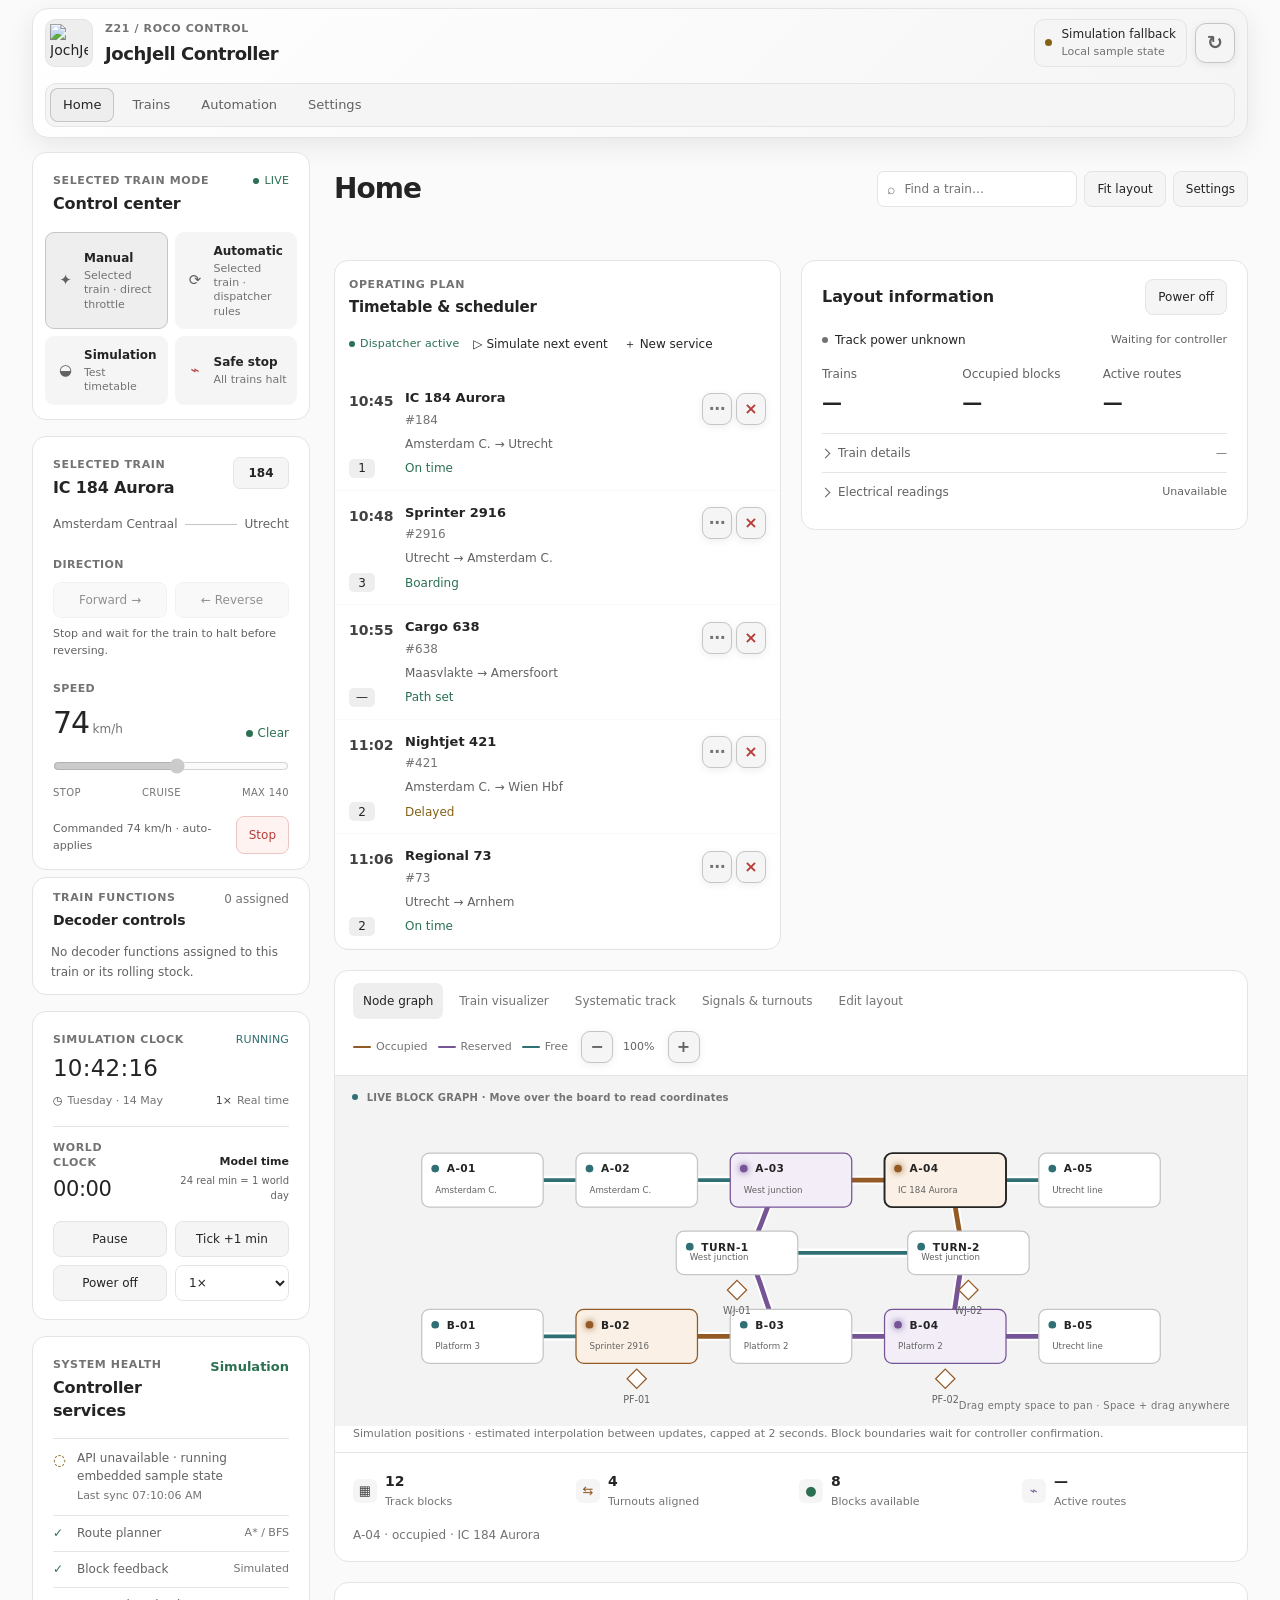
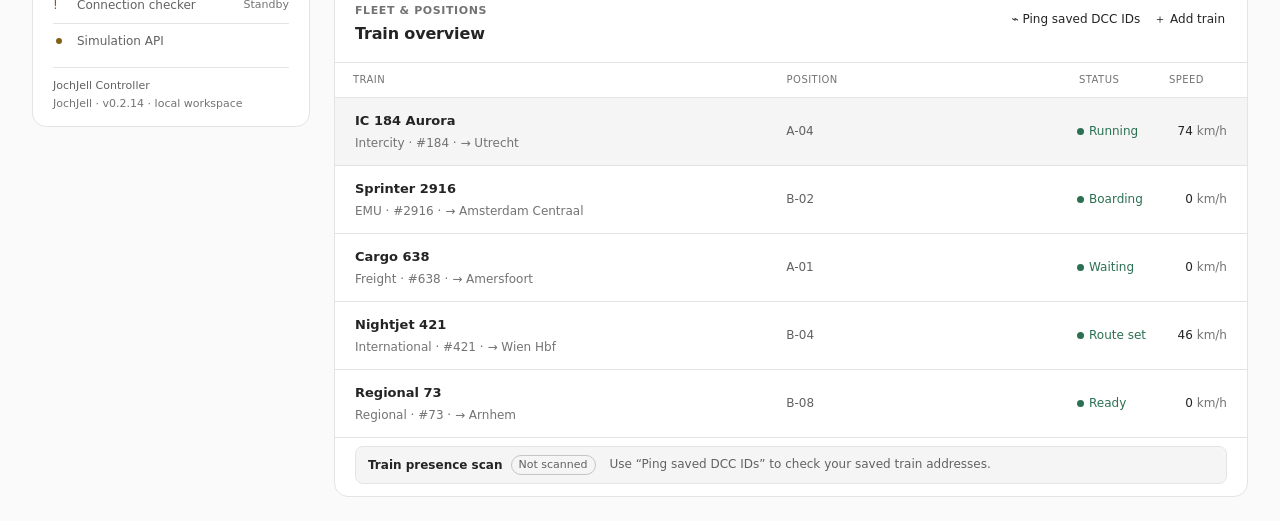
==== commit f0af903d: "Add rolling stock decoder function controls" ====
--- a/frontend/index.html
+++ b/frontend/index.html
@@ -106,8 +106,9 @@
             </div>
             <span class="panel-action" id="selected-train-function-count">0 assigned</span>
           </div>
-          <div class="train-function-grid" id="selected-train-functions" role="group" aria-label="Assigned train functions"></div>
-          <p class="settings-help train-function-empty" id="selected-train-function-status">No decoder functions assigned to this train.</p>
+          <div class="function-control-group"><h3 id="locomotive-function-heading">Locomotive</h3><div class="train-function-grid" id="selected-train-functions" role="group" aria-labelledby="locomotive-function-heading"></div></div>
+          <div id="rolling-stock-function-groups"></div>
+          <p class="settings-help train-function-empty" id="selected-train-function-status">No decoder functions assigned to this train or its rolling stock.</p>
         </section>
 
         <section class="panel simulation-panel">
@@ -416,7 +417,9 @@
               <label for="inventory-type">Type<select id="inventory-type"><option value="coach">Coach</option><option value="wagon">Wagon</option><option value="locomotive">Locomotive</option><option value="vehicle">Vehicle</option></select></label>
               <label for="inventory-length">Length (mm)<input id="inventory-length" type="number" min="0" step="0.1" placeholder="e.g. 264"></label>
               <label for="inventory-quantity">Quantity<input id="inventory-quantity" type="number" min="0" step="1" value="0"></label>
-              <button type="button" class="button button-soft" id="save-inventory">Save quantity</button>
+              <label for="inventory-decoder-address">Function DCC address<input id="inventory-decoder-address" type="number" min="1" max="16383" step="1" placeholder="Optional"></label>
+              <div class="inventory-function-editor"><div class="inventory-function-heading"><strong>Decoder functions</strong><button type="button" class="button button-soft" id="add-inventory-function">＋ Add function</button></div><div id="inventory-function-list"></div><small>Cars sharing a DCC address respond together. Use separate catalogue entries when identical cars need different addresses.</small></div>
+              <div class="inventory-editor-actions"><button type="button" class="button button-primary" id="save-inventory">Save rolling stock</button><button type="button" class="button button-soft" id="clear-inventory-editor">Clear</button></div>
             </div>
             <div class="inventory-list" id="inventory-list"></div>
           </section>
--- a/frontend/styles.css
+++ b/frontend/styles.css
@@ -109,6 +109,11 @@
 .selected-train-functions-panel { margin-top: -9px; border-top-left-radius: 7px; border-top-right-radius: 7px; }
 .selected-train-functions-panel .panel-heading { padding-top: 12px; padding-bottom: 8px; }
 .selected-train-functions-panel .panel-heading h2 { font-size: 14px; }
+.function-control-group + .function-control-group, #rolling-stock-function-groups .function-control-group:first-child { border-top: 1px solid var(--line); }
+.function-control-group > h3, .function-control-heading { margin: 0; padding: 8px 18px 7px; color: var(--muted); font-size: 10px; font-weight: 650; }
+.function-control-heading { display: flex; align-items: baseline; justify-content: space-between; gap: 8px; }
+.function-control-heading h3 { margin: 0; color: var(--text); font-size: 11px; font-weight: 650; overflow-wrap: anywhere; }
+.function-control-heading span { flex: 0 0 auto; color: var(--faint); font-size: 10px; }
 .train-function-grid { display: grid; grid-template-columns: repeat(2, minmax(0, 1fr)); gap: 7px; padding: 0 18px 10px; }
 .train-function-button { display: flex; align-items: center; justify-content: space-between; gap: 7px; min-width: 0; min-height: 36px; padding: 6px 9px; border-radius: 7px; text-align: left; }
 .train-function-main { display: grid; min-width: 0; gap: 2px; }
@@ -173,7 +178,7 @@
 .trains-subnav-link.is-active { color: var(--text); background: rgba(53, 105, 174, .32); }
 .trains-subnav-link.is-active::after { content: ""; position: absolute; right: 12px; bottom: 4px; left: 12px; height: 2px; border-radius: 2px; background: var(--blue); box-shadow: 0 0 8px rgba(92, 157, 255, .55); }
 .inventory-list { display: grid; gap: 6px; padding: 0 18px 16px; }
-.inventory-row { display: grid; grid-template-columns: minmax(0, 1fr) auto auto; gap: 10px; align-items: center; padding: 8px 0; border-bottom: 1px solid var(--line); font-size: 10px; }
+.inventory-row { display: grid; grid-template-columns: minmax(0, 1fr) auto auto auto; gap: 10px; align-items: center; padding: 8px 0; border-bottom: 1px solid var(--line); font-size: 10px; }
 .inventory-row strong { color: var(--text); font-weight: 650; }
 .inventory-row small, .inventory-row .inventory-type { color: var(--faint); font-size: 9px; }
 .inventory-count { color: var(--cyan); font-weight: 700; }
--- a/frontend/minimal.css
+++ b/frontend/minimal.css
@@ -283,6 +283,21 @@
 .inventory-editor input, .inventory-editor select { width: 100%; min-width: 0; min-height: 38px; padding: 8px 10px; border: 1px solid var(--line-bright); border-radius: 8px; background: var(--panel-raised); color: var(--text); font-size: 13px; font-weight: 400; }
 .inventory-editor input::placeholder, .inventory-search input::placeholder { color: var(--faint); }
 .inventory-editor #save-inventory { min-height: 38px; justify-self: start; white-space: nowrap; }
+.inventory-function-editor { grid-column: 1 / -1; display: grid; gap: 9px; padding: 12px; border: 1px solid var(--line); border-radius: 9px; background: var(--panel-raised); }
+.inventory-function-heading { display: flex; align-items: center; justify-content: space-between; gap: 10px; }
+.inventory-function-heading strong { color: var(--text); font-size: 12px; }
+.inventory-function-editor > small { color: var(--muted); font-size: 11px; line-height: 1.4; }
+#inventory-function-list { display: grid; gap: 8px; }
+.inventory-function-row { display: grid; grid-template-columns: minmax(75px, .35fr) minmax(130px, 1fr) auto; align-items: end; gap: 8px; }
+.inventory-editor-actions { grid-column: 1 / -1; display: flex; gap: 8px; }
+.inventory-edit { min-height: 30px; padding: 5px 9px; font-size: 11px; }
+@media (max-width: 700px) {
+  .inventory-row { grid-template-columns: minmax(0, 1fr) auto; grid-template-areas: "name edit" "type quantity"; }
+  .inventory-row > span:first-child { grid-area: name; }
+  .inventory-row .inventory-type { grid-area: type; }
+  .inventory-row .inventory-edit { grid-area: edit; }
+  .inventory-row .inventory-stepper { grid-area: quantity; }
+}
 .inventory-list { gap: 0; padding: 0 20px 12px; }
 .inventory-row { padding: 12px 0; gap: 14px; font-size: 13px; }
 .inventory-row > span:first-child { display: grid; gap: 3px; min-width: 0; overflow-wrap: anywhere; }
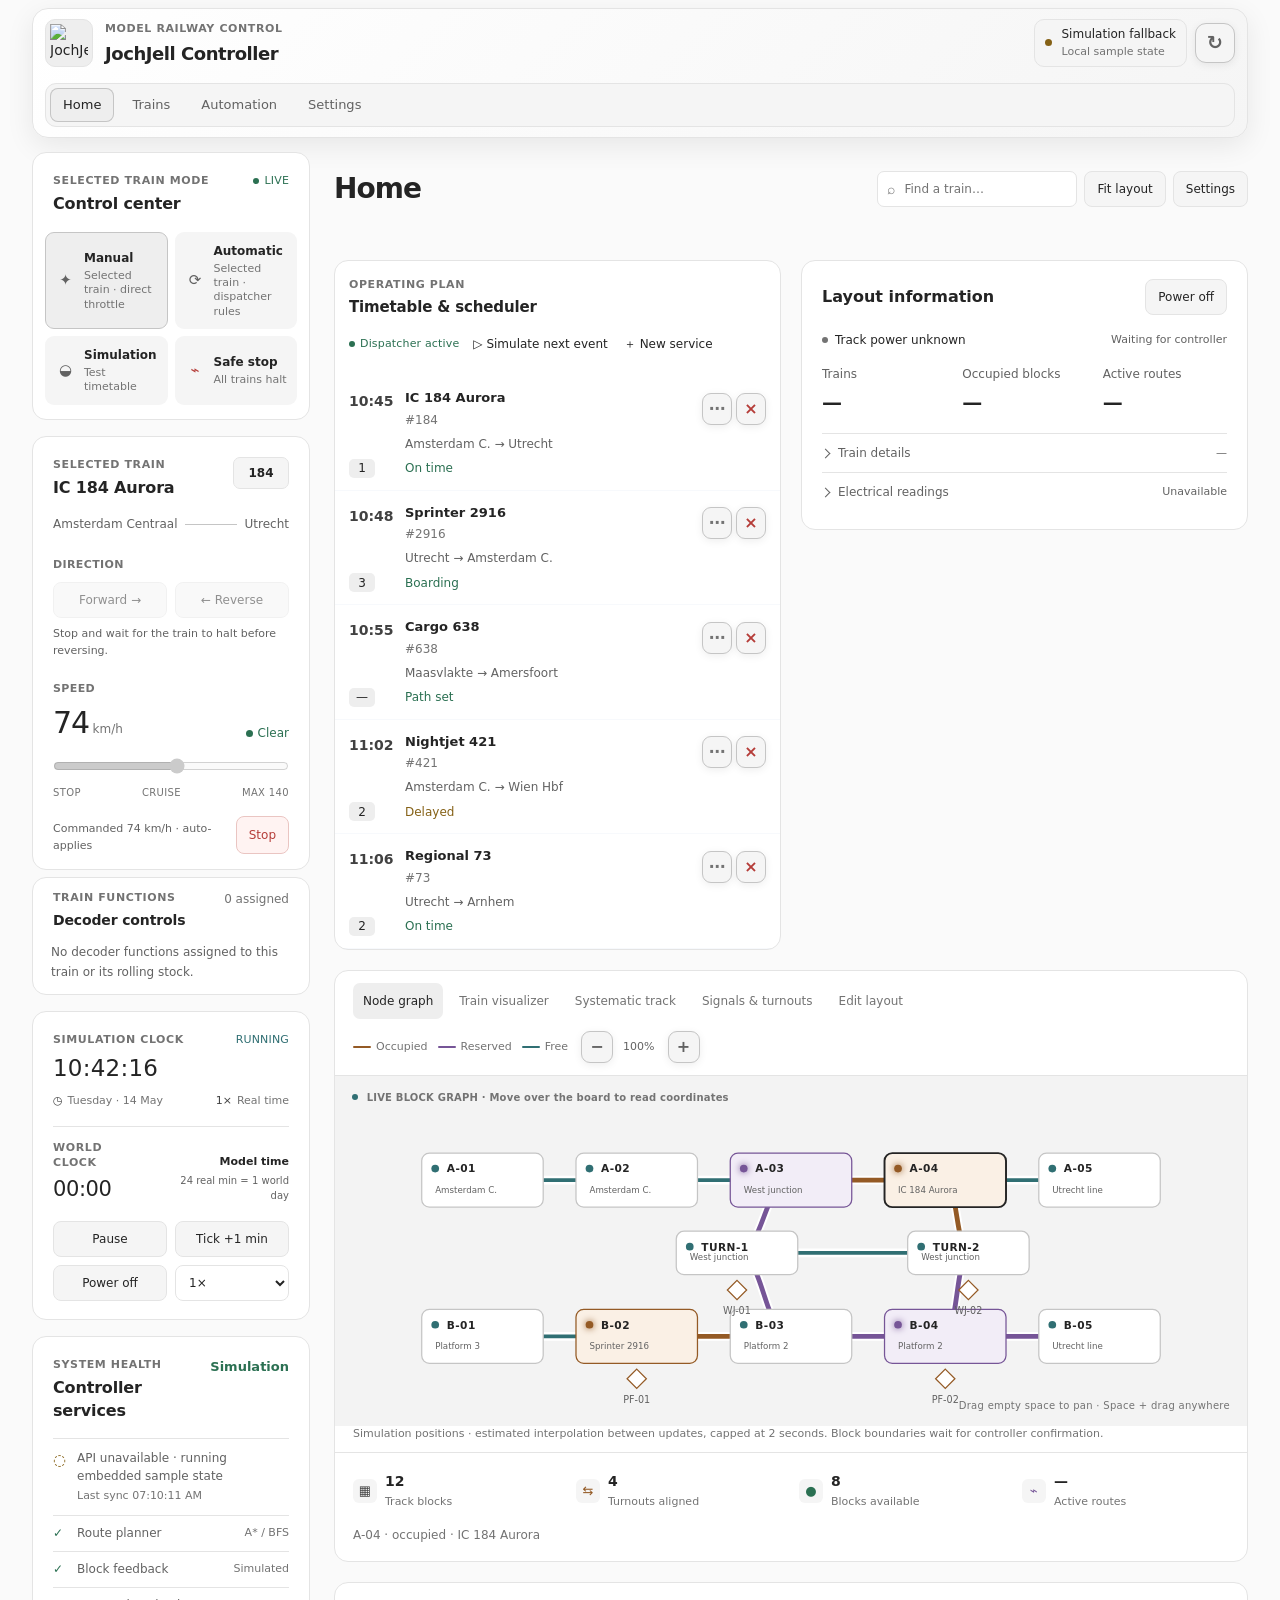
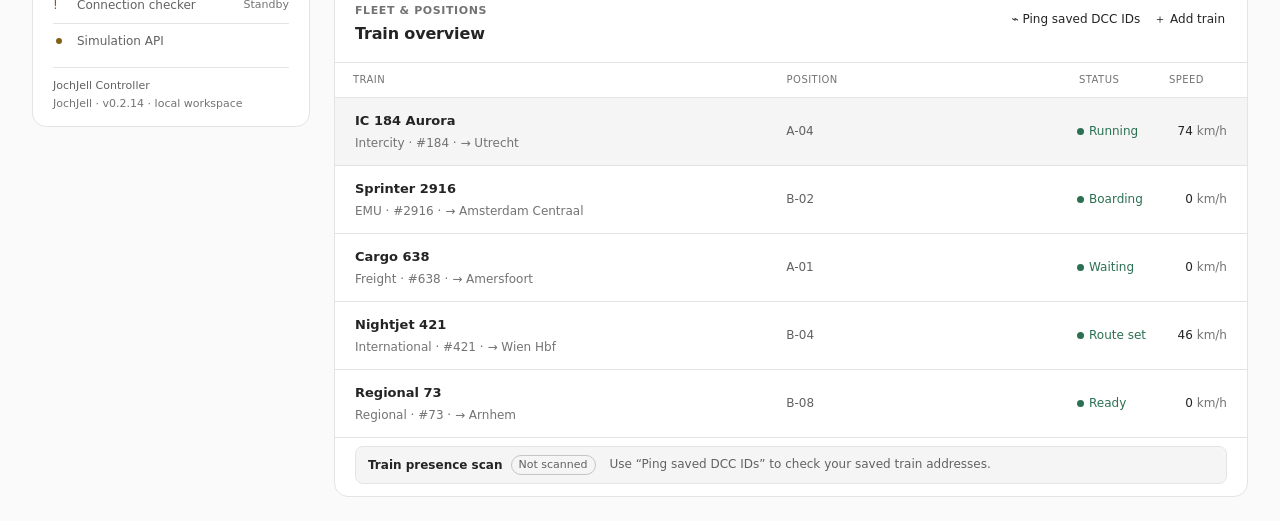
==== commit 0e5cb54f: "Add block track triggers and command station compatibility" ====
--- a/frontend/index.html
+++ b/frontend/index.html
@@ -16,7 +16,7 @@
       <div class="brand-lockup">
         <div class="brand-mark brand-logo"><img src="/assets/logo.png" alt="JochJell Controller logo" width="40" height="40"></div>
         <div>
-          <p class="eyebrow">Z21 / ROCO CONTROL</p>
+          <p class="eyebrow" id="hardware-brand">MODEL RAILWAY CONTROL</p>
         <h1>JochJell Controller</h1>
         </div>
       </div>
@@ -76,7 +76,7 @@
               <p class="eyebrow">SELECTED TRAIN</p>
               <h2 id="selected-train-name">IC 184 Aurora</h2>
             </div>
-            <input class="train-badge" id="selected-train-badge" type="text" inputmode="numeric" pattern="[0-9]*" maxlength="4" value="184" placeholder="DCC" autocomplete="off" spellcheck="false" aria-label="Select train by DCC address" title="Type a saved DCC address to select a train. Enter confirms; Escape cancels.">
+            <input class="train-badge" id="selected-train-badge" type="text" inputmode="numeric" pattern="[0-9]*" maxlength="5" value="184" placeholder="ID" autocomplete="off" spellcheck="false" aria-label="Select train by decoder address or station ID" title="Type a saved decoder address or station ID to select a train. Enter confirms; Escape cancels.">
           </div>
           <div class="selected-train-route">
             <span id="selected-train-origin">Amsterdam Centraal</span><span class="route-line"></span><span id="selected-train-destination">Utrecht</span>
@@ -251,6 +251,7 @@
           </div>
         </section>
 
+        <section class="panel is-hidden" id="track-trigger-panel" aria-labelledby="track-trigger-heading"></section>
         <section class="panel automation-studio" id="automation-studio-panel">
           <div class="panel-heading automation-studio-heading">
             <div>
@@ -437,7 +438,7 @@
               <label>Value<input id="programming-value" type="number" min="0" max="255" step="1" value="0"></label>
             </div>
             <div class="button-row programming-actions"><button type="button" class="button button-soft" id="validate-programming">Validate request</button><button type="button" class="button button-primary" id="write-programming">Program decoder</button><button type="button" class="button button-soft" id="read-programming">Read CV</button><button type="button" class="button button-soft" id="program-dcc-address">Program DCC address</button></div>
-              <p class="settings-help">Validate the target first, then explicitly confirm a CV read or write. Main-track programming uses RailCom/POM; service-mode writes require the programming-track transport.</p>
+              <p class="settings-help" id="programming-hardware-help">Validate the target first, then explicitly confirm a CV read or write. Available operations depend on the connected command station.</p>
             <p class="settings-status" id="programming-status" role="status">No programming request validated.</p>
           </section>
           <section class="panel calibration-panel" id="calibration-panel">
@@ -507,14 +508,19 @@
             <div class="settings-row"><div><label for="setting-reduce-motion">Reduce motion</label><p class="settings-help">Tone down animated layout markers and transitions.</p></div><div class="settings-control"><input id="setting-reduce-motion" type="checkbox" role="switch"></div></div>
           </section>
           <section class="settings-section settings-card" id="settings-connection" aria-labelledby="connection-heading">
-            <div class="settings-section-heading"><div><p class="eyebrow">COMMAND STATION</p><h3 id="connection-heading">Z21 connection</h3><p>Configure the command station on your local network.</p></div><span class="settings-section-index">02</span></div>
-            <div class="settings-row"><div><label for="setting-z21-host">IP address</label><p class="settings-help">Saving an address does not connect or enable track power.</p></div><div class="settings-control"><input id="setting-z21-host" type="text" placeholder="192.168.0.111" spellcheck="false" autocomplete="off" required></div></div>
-            <div class="settings-row"><div><label for="setting-z21-port">UDP port</label><p class="settings-help">The standard Z21 port is 21105.</p></div><div class="settings-control"><input id="setting-z21-port" type="number" min="1" max="65535" step="1" required></div></div>
-            <div class="settings-row settings-wlan-row"><div><label for="setting-z21-wlan">Use Roco 10814 WLAN</label><p class="settings-help" id="setting-z21-wlan-help">The 10814 provides the Wi-Fi router and Z21 unlock; train commands still use the same UDP connection. Connect Windows to the Z21 Wi-Fi first. This app does not join Wi-Fi and never stores its password. The usual Z21 address is 192.168.0.111, while a custom IP address above is retained.</p></div><div class="settings-control"><input id="setting-z21-wlan" name="z21_wlan_enabled" type="checkbox" role="switch" aria-describedby="setting-z21-wlan-help settings-transport-status"></div></div>
-            <p class="settings-status settings-transport-status" id="settings-transport-status" role="status" aria-live="polite">Selected profile: direct LAN over UDP.</p>
-            <p class="settings-help" id="settings-connection-note">The controller starts in simulation unless real Z21 operation is explicitly enabled.</p>
-            <div class="settings-native-actions"><button type="button" class="button button-primary" id="settings-connect-z21" disabled>Connect to real Z21</button><button type="button" class="button button-soft" id="settings-use-simulation" disabled>Use simulation</button></div>
-            <p class="settings-status" id="settings-native-status" role="status">Available in the desktop app. Browser users must restart the controller to change connection mode.</p>
+            <div class="settings-section-heading"><div><p class="eyebrow">COMMAND STATION</p><h3 id="connection-heading">Hardware connection</h3><p>Choose a digital system and configure its connection.</p></div><span class="settings-section-index">02</span></div>
+            <div class="settings-row"><div><label for="setting-hardware-system">Digital system</label><p class="settings-help" id="setting-hardware-help">Choose simulation or a compatible command station.</p></div><div class="settings-control"><select id="setting-hardware-system"><option value="simulation">Simulation</option></select></div></div>
+            <div class="settings-row" id="setting-hardware-host-row"><div><label for="setting-z21-host">IPv4 address</label><p class="settings-help">Saving an address does not connect or enable track power.</p></div><div class="settings-control"><input id="setting-z21-host" type="text" placeholder="192.168.0.111" spellcheck="false" autocomplete="off" required></div></div>
+            <div class="settings-row" id="setting-hardware-port-row"><div><label for="setting-z21-port" id="setting-hardware-port-label">Network port</label><p class="settings-help" id="setting-hardware-port-help">Use the port configured on your command station.</p></div><div class="settings-control"><input id="setting-z21-port" type="number" min="1" max="65535" step="1" required></div></div>
+            <div class="settings-row is-hidden" id="setting-hardware-serial-row"><div><label for="setting-hardware-serial">Serial port</label><p class="settings-help">Use the controller computer's port, such as COM3 or /dev/ttyUSB0.</p></div><div class="settings-control"><input id="setting-hardware-serial" type="text" spellcheck="false" autocomplete="off" placeholder="COM3"></div></div>
+            <div class="settings-row is-hidden" id="setting-hardware-baudrate-row"><div><label for="setting-hardware-baudrate">Baud rate</label><p class="settings-help">Match the speed selected on the computer interface.</p></div><div class="settings-control"><input id="setting-hardware-baudrate" type="number" min="1200" max="1000000" step="1" value="115200"></div></div>
+            <div class="settings-row is-hidden" id="setting-hardware-protocol-row"><div><label for="setting-hardware-protocol">Decoder protocol</label><p class="settings-help">Select the track protocol used by the configured decoder addresses.</p></div><div class="settings-control"><select id="setting-hardware-protocol"><option value="dcc">DCC</option></select></div></div>
+            <div class="hardware-capabilities" id="settings-hardware-capabilities" aria-label="Hardware capabilities"></div>
+            <div class="settings-row settings-wlan-row"><div><label for="setting-z21-wlan" id="setting-hardware-wlan-label">Connect over Wi-Fi</label><p class="settings-help" id="setting-z21-wlan-help">Join a Wi-Fi network that can reach the command station from the controller computer before connecting. The app does not store Wi-Fi passwords.</p></div><div class="settings-control"><input id="setting-z21-wlan" name="z21_wlan_enabled" type="checkbox" role="switch" aria-describedby="setting-z21-wlan-help settings-transport-status"></div></div>
+            <p class="settings-status settings-transport-status" id="settings-transport-status" role="status" aria-live="polite">Selected profile: simulation.</p>
+            <p class="settings-help" id="settings-connection-note">Save your settings, then connect explicitly. Connecting leaves track power off.</p>
+            <div class="settings-native-actions"><button type="button" class="button button-primary" id="settings-connect-z21" disabled>Connect</button><button type="button" class="button button-soft" id="settings-use-simulation" disabled>Disconnect / use simulation</button></div>
+            <p class="settings-status" id="settings-native-status" role="status">Loading controller connection settings…</p>
           </section>
           <section class="settings-section settings-card" id="settings-routing" aria-labelledby="routing-heading">
             <div class="settings-section-heading"><div><p class="eyebrow">PLANNING ENGINE</p><h3 id="routing-heading">Routing</h3><p>Keep route plans in step with your layout without over-polling a quiet railway.</p></div><span class="settings-section-index">03</span></div>
@@ -666,6 +672,7 @@
   </dialog>
   <script src="scan_viewer.js"></script>
   <script src="workspace-layout.js"></script>
+  <script src="track-triggers.js"></script>
   <script src="app.js"></script>
 </body>
 </html>
--- a/frontend/minimal.css
+++ b/frontend/minimal.css
@@ -507,6 +507,8 @@
 }
 /* Direct train controls and desktop-only connection actions. */
 .settings-native-actions { display: flex; flex-wrap: wrap; gap: 10px; margin-top: 14px; }
+.hardware-capabilities { display: flex; flex-wrap: wrap; gap: 6px; margin-top: 16px; }
+.hardware-capability { border: 1px solid var(--line); border-radius: 999px; padding: 4px 9px; color: var(--muted); font-size: 11px; line-height: 1.4; }
 #speed-command-status { flex: 1; font-size: 11px; line-height: 1.5; }
 .editor-tabs { flex-wrap: wrap; }
 .graph-train-marker { pointer-events: none; }
@@ -654,3 +656,33 @@
 .route-flow-empty { display: grid; min-height: 150px; place-items: center; padding: 18px; text-align: center; color: var(--muted); font-size: 11px; }
 .route-legacy-fields { display: none !important; }
 @media (max-width: 780px) { .route-flow-builder { grid-template-columns: 1fr; } }
+/* Track triggers share the controller's compact, labelled form controls. */
+.track-trigger-content { padding: 18px 20px; }
+.track-trigger-content > .muted { margin: 0 0 16px; }
+.track-trigger-content details { border-top: 1px solid var(--line); padding: 14px 0; }
+.track-trigger-content summary { cursor: pointer; font-weight: 600; }
+.track-trigger-fields { display: grid; grid-template-columns: repeat(auto-fit, minmax(145px, 1fr)); gap: 14px; margin: 14px 0; }
+.track-trigger-fields label, .track-trigger-action label { display: flex; flex-direction: column; gap: 6px; font-size: 12px; min-width: 0; }
+.track-trigger-content input:not([type=checkbox]), .track-trigger-content select { width: 100%; box-sizing: border-box; min-height: 36px; padding: 7px 10px; border: 1px solid var(--line-bright); border-radius: 8px; background: var(--panel-raised); color: inherit; font: inherit; }
+.track-trigger-content input:focus, .track-trigger-content select:focus { outline: 2px solid var(--focus); outline-offset: 2px; }
+.track-trigger-content .track-trigger-check { display: flex; flex-direction: row; align-items: center; gap: 8px; }
+.track-trigger-check input { width: 16px; height: 16px; }
+.track-trigger-trains { display: flex; flex-wrap: wrap; gap: 12px 24px; }
+.track-trigger-content fieldset { border: 1px solid var(--line-bright); border-radius: 8px; padding: 12px; margin: 10px 0; }
+.track-trigger-content fieldset[hidden] { display: none; }
+.track-trigger-actions { display: grid; gap: 10px; margin: 12px 0; }
+.track-trigger-action { display: flex; gap: 12px; align-items: end; border: 1px solid var(--line-bright); padding: 12px; border-radius: 10px; }
+.track-trigger-action label { flex: 1; }
+.track-trigger-action-number { color: var(--muted, #aaa); align-self: center; font-size: 12px; }
+.track-trigger-buttons { display: flex; flex-wrap: wrap; gap: 8px; align-items: center; }
+.track-trigger-row { display: flex; justify-content: space-between; gap: 16px; padding: 14px 0; border-bottom: 1px solid var(--line); }
+.track-trigger-row p { font-size: 12px; margin: 6px 0 0; overflow-wrap: anywhere; }
+.track-trigger-state { font-size: 11px; color: var(--muted, #bbb); margin-left: 12px; }
+.track-trigger-row .track-trigger-buttons { flex-shrink: 0; align-self: start; }
+.track-trigger-route { grid-column: 1 / -1; }
+.track-trigger-route small { color: var(--muted, #bbb); }
+.track-trigger-content [data-trigger-status]:empty { display: none; }
+@media (max-width: 720px) { .track-trigger-action { flex-wrap: wrap; } .track-trigger-action label { flex: 1 1 120px; } .track-trigger-row { flex-direction: column; } }
+
+.track-trigger-content .muted, .track-trigger-content .empty-state { color: var(--muted); font-size: 12px; line-height: 1.6; }
+.track-trigger-content h3 { font-size: 14px; margin: 14px 0 6px; }
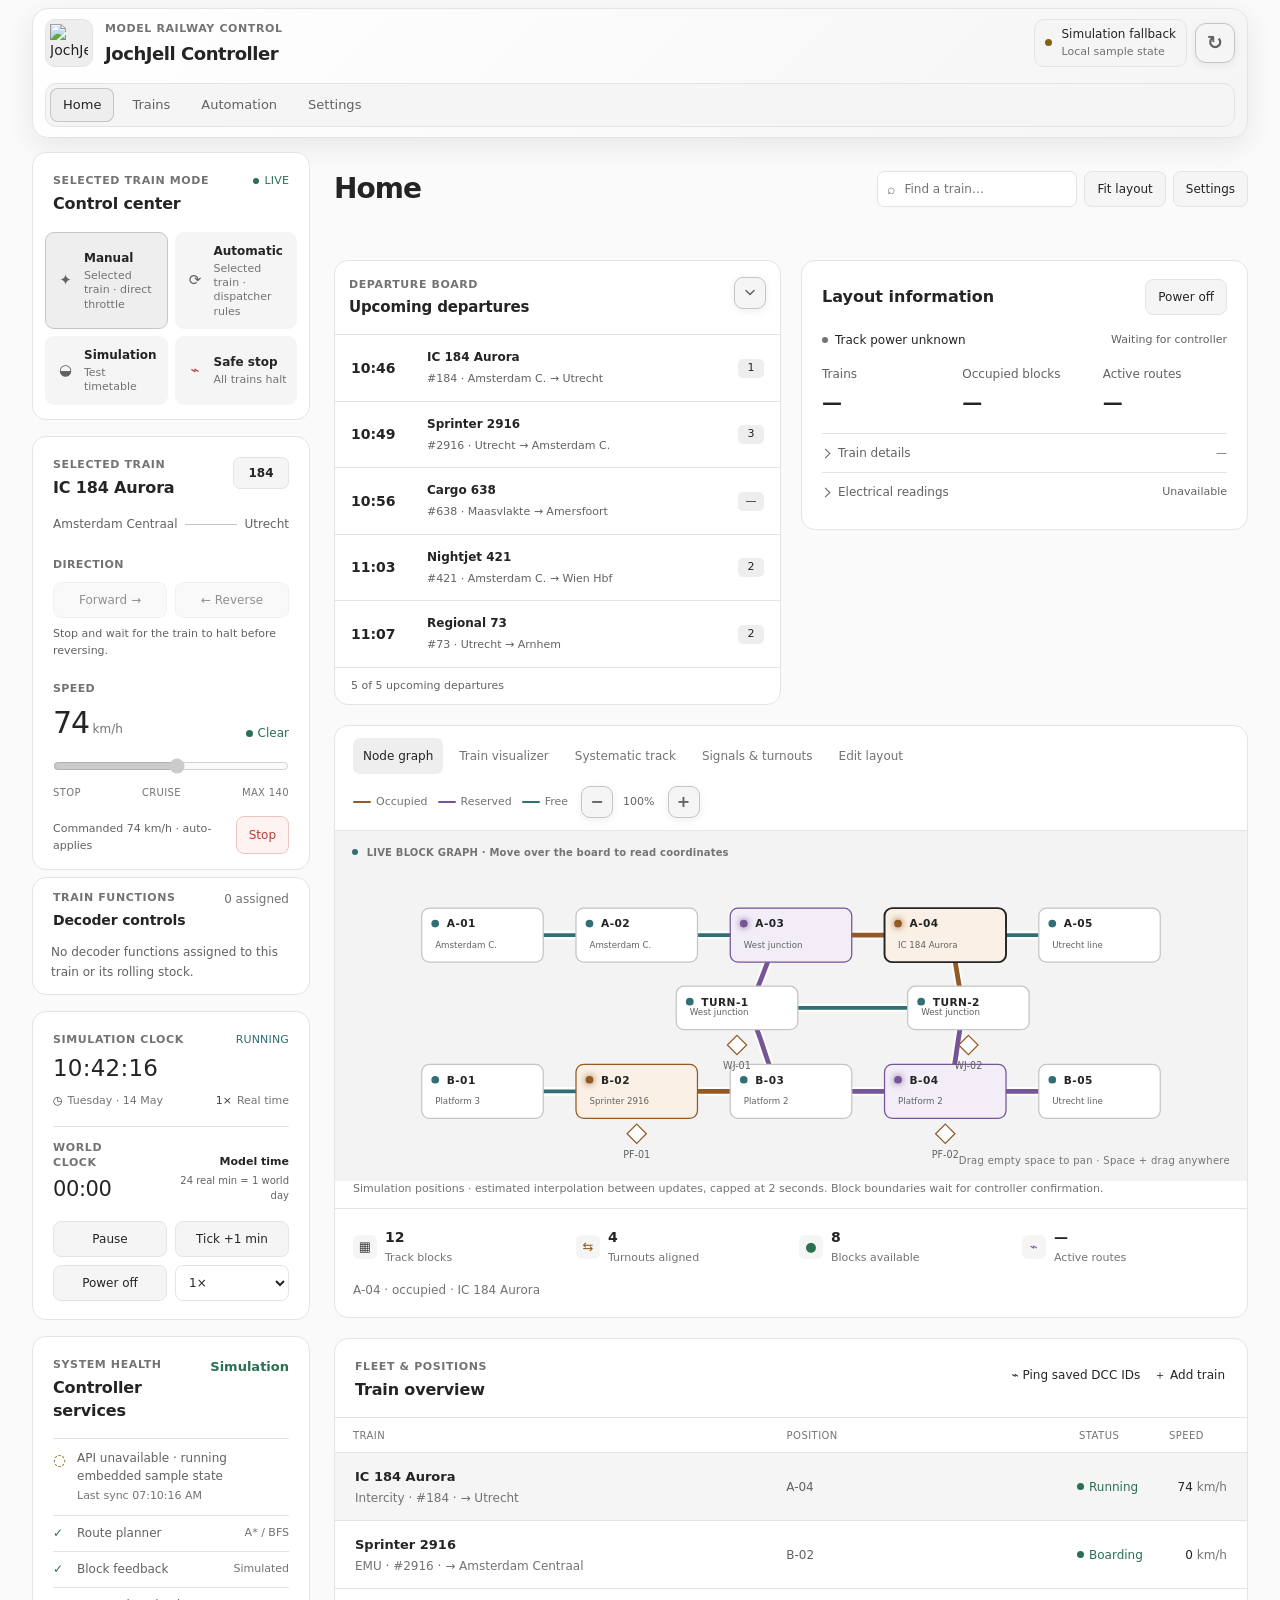
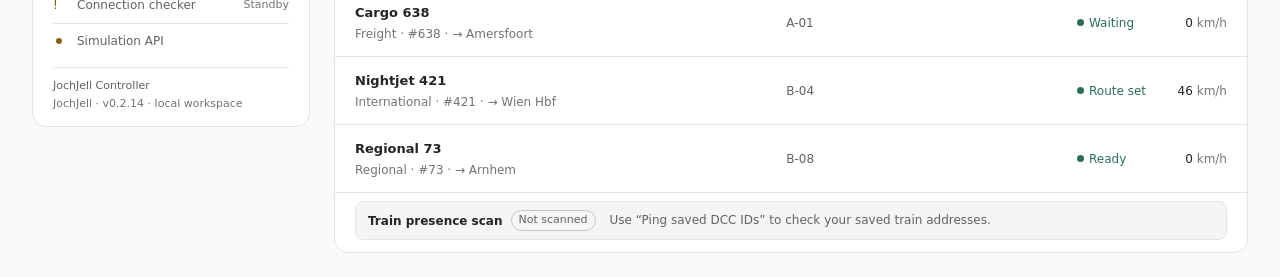
==== commit 0e381140: "Add Home departure board with daily timetable fallback" ====
--- a/frontend/index.html
+++ b/frontend/index.html
@@ -461,6 +461,14 @@
             <p class="settings-status" id="calibration-status" role="status">No calibration run yet.</p>
             <div class="calibration-history" id="calibration-history"></div>
           </section>
+          <section class="panel home-departures-panel is-hidden" id="home-departures-panel" aria-labelledby="home-departures-heading">
+            <div class="panel-heading">
+              <div><p class="eyebrow">DEPARTURE BOARD</p><h2 id="home-departures-heading">Upcoming departures</h2></div>
+              <button type="button" class="icon-button small departures-toggle" id="home-departures-toggle" aria-expanded="true" aria-controls="home-departures-list" aria-label="Show the next 3 departures" title="Show the next 3 departures"><svg viewBox="0 0 20 20" width="16" height="16" aria-hidden="true"><path d="m5 7 5 5 5-5" fill="none" stroke="currentColor" stroke-width="1.8" stroke-linecap="round" stroke-linejoin="round"/></svg></button>
+            </div>
+            <div class="home-departures-list" id="home-departures-list"></div>
+            <p class="home-departures-summary" id="home-departures-summary"></p>
+          </section>
           <section class="panel timetable-panel" id="timetable-panel">
             <div class="panel-heading">
               <div><p class="eyebrow">OPERATING PLAN</p><h2>Timetable & scheduler</h2></div>
@@ -532,6 +540,7 @@
           <section class="settings-section settings-card" id="settings-operations" aria-labelledby="operations-heading">
             <div class="settings-section-heading"><div><p class="eyebrow">RUNNING THE RAILWAY</p><h3 id="operations-heading">Operations</h3><p>Choose the defaults that make everyday control predictable.</p></div><span class="settings-section-index">04</span></div>
             <div class="settings-row"><div><label for="setting-default-simulation-rate">Default simulation rate</label><p class="settings-help">The fast-forward multiplier selected when the desk starts.</p></div><div class="settings-control"><select id="setting-default-simulation-rate"><option value="1">1× · Real time</option><option value="5">5× · Quick test</option><option value="15">15× · Scenario</option><option value="60">60× · Timetable</option></select></div></div>
+            <div class="settings-row"><div><label for="setting-home-departure-count">Home departure preview</label><p class="settings-help" id="setting-home-departure-count-help">Number of upcoming departures shown when the Home departure board is collapsed. Choose 1–100; default is 3.</p></div><div class="settings-control"><input id="setting-home-departure-count" type="number" min="1" max="100" step="1" value="3" required aria-describedby="setting-home-departure-count-help"></div></div>
             <div class="settings-row"><div><label for="setting-world-day-minutes">World clock day length</label><p class="settings-help">Real time for one 24-hour model day, in simulation and on hardware. Applies when saved. Train speeds and routine durations keep their real-time timing.</p></div><div class="settings-control"><select id="setting-world-day-minutes"><option value="12">12 minutes</option><option value="24" selected>24 minutes · Default</option><option value="48">48 minutes</option><option value="1440">24 hours · Real time</option></select></div></div>
             <div class="settings-row"><div><label for="setting-world-clock-time">Set world clock time</label><p class="settings-help">Current time: <output id="settings-world-clock-current">00:00</output></p><p class="settings-help" id="settings-world-clock-help">Choose a 24-hour time or reset to midnight. Applies immediately in simulation and on hardware, including while paused. Future timetable departures continue from the chosen time; skipped departures are not replayed.</p><p class="settings-help" id="settings-world-clock-status" role="status" aria-live="polite"></p></div><div class="settings-control settings-clock-control"><input id="setting-world-clock-time" type="time" step="60" value="00:00" aria-describedby="settings-world-clock-help settings-world-clock-status"><button type="button" class="button button-primary" id="settings-world-clock-set">Set time</button><button type="button" class="button button-soft" id="settings-world-clock-reset">Reset to 00:00</button></div></div>
             <div class="settings-row"><div><label for="setting-connected-blocks">Connected-block dispatch</label><p class="settings-help">On: use block reservations and block-to-block routes. Off: use one-block mode. Saved route routines start at their scheduled departure in either mode.</p></div><div class="settings-control"><input id="setting-connected-blocks" type="checkbox" role="switch"></div></div>
--- a/frontend/minimal.css
+++ b/frontend/minimal.css
@@ -686,3 +686,17 @@
 
 .track-trigger-content .muted, .track-trigger-content .empty-state { color: var(--muted); font-size: 12px; line-height: 1.6; }
 .track-trigger-content h3 { font-size: 14px; margin: 14px 0 6px; }
+/* Home has a read-only departure board, independent of the timetable editor. */
+.home-departures-panel .panel-heading { display: flex; flex-wrap: nowrap; justify-content: space-between; }
+.home-departures-panel .departures-toggle { flex-shrink: 0; display: grid; place-items: center; }
+.departures-toggle.is-collapsed svg { transform: rotate(180deg); }
+.home-departure-row { display: grid; grid-template-columns: 64px minmax(0, 1fr) auto; gap: 12px; align-items: center; padding: 13px 16px; border-top: 1px solid var(--line); }
+.home-departure-time strong { font-size: 14px; font-variant-numeric: tabular-nums; }
+.home-departure-time small { display: block; margin-top: 3px; color: var(--muted); font-size: 10px; }
+.home-departure-service { min-width: 0; }
+.home-departure-service strong { display: block; font-size: 12px; overflow-wrap: anywhere; }
+.home-departure-service small { display: block; margin-top: 5px; color: var(--muted); font-size: 11px; line-height: 1.5; overflow-wrap: anywhere; }
+.home-departures-summary { margin: 0; padding: 10px 16px; border-top: 1px solid var(--line); color: var(--muted); font-size: 11px; }
+.home-departures-summary:empty { display: none; }
+.home-departures-empty { margin: 0; padding: 18px 16px; color: var(--muted); font-size: 12px; }
+.home-departures-panel .platform-tag { font-size: 11px; }
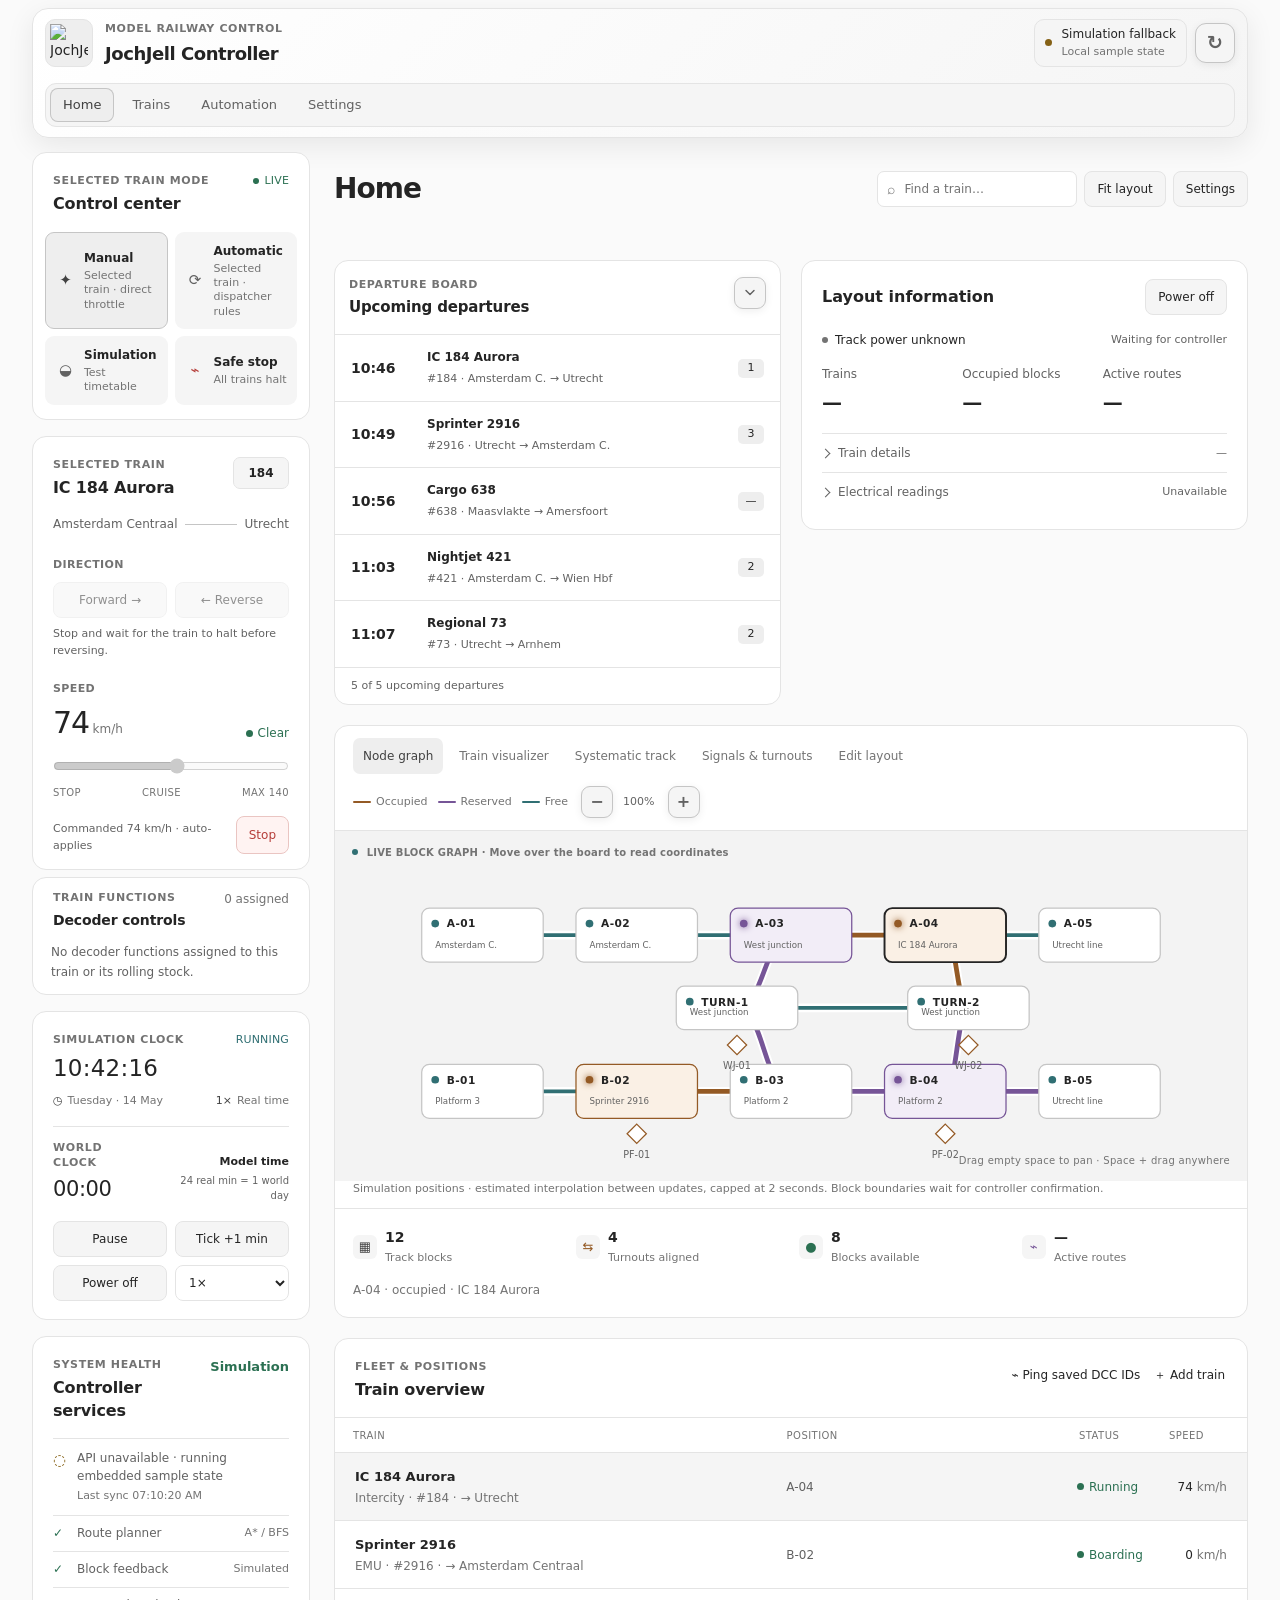
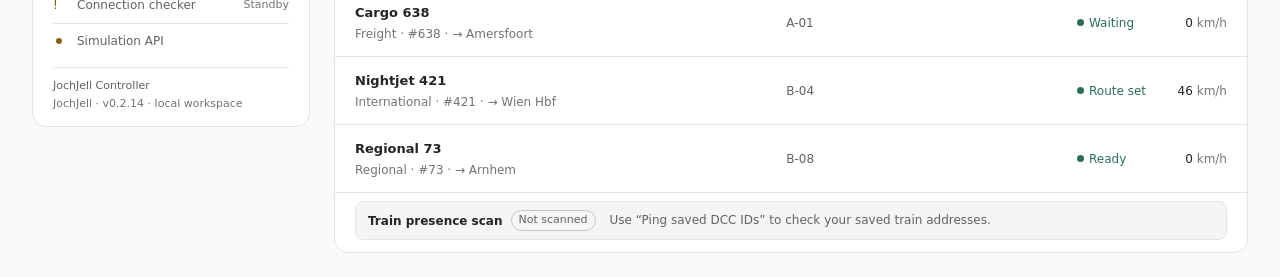
==== commit 60ac3302: "Add customizable interface accent colors" ====
--- a/frontend/index.html
+++ b/frontend/index.html
@@ -510,6 +510,22 @@
           <section class="settings-section settings-card" id="settings-appearance" aria-labelledby="appearance-heading">
             <div class="settings-section-heading"><div><p class="eyebrow">LOOK &amp; FEEL</p><h3 id="appearance-heading">Appearance</h3><p>Make long operating sessions easier on your eyes.</p></div><span class="settings-section-index">01</span></div>
             <div class="settings-row"><div><label for="setting-theme">Theme</label><p class="settings-help">System follows your device. Preview changes instantly.</p></div><div class="settings-control"><select id="setting-theme"><option value="system">System</option><option value="light">Light</option><option value="dark">Dark</option></select></div></div>
+            <div class="settings-row settings-accent-row">
+              <div><span class="settings-field-label" id="accent-color-label">Accent color</span><p class="settings-help" id="accent-color-help">Personalize tabs and controls. Preview instantly, then save to keep your choice. Railway status colors stay consistent.</p></div>
+              <div class="settings-accent-control">
+                <fieldset class="accent-options" aria-labelledby="accent-color-label" aria-describedby="accent-color-help">
+                  <label class="accent-option"><input type="radio" name="accent-color" value="graphite" checked><span class="accent-swatch" style="--swatch: #737373" aria-hidden="true"></span><span>Graphite</span></label>
+                  <label class="accent-option"><input type="radio" name="accent-color" value="#3975de"><span class="accent-swatch" style="--swatch: #3975de" aria-hidden="true"></span><span>Railway Blue</span></label>
+                  <label class="accent-option"><input type="radio" name="accent-color" value="#168078"><span class="accent-swatch" style="--swatch: #168078" aria-hidden="true"></span><span>Teal</span></label>
+                  <label class="accent-option"><input type="radio" name="accent-color" value="#8056c4"><span class="accent-swatch" style="--swatch: #8056c4" aria-hidden="true"></span><span>Violet</span></label>
+                  <label class="accent-option"><input type="radio" name="accent-color" value="#ac642e"><span class="accent-swatch" style="--swatch: #ac642e" aria-hidden="true"></span><span>Copper</span></label>
+                  <label class="accent-option"><input type="radio" name="accent-color" value="custom"><span class="accent-swatch accent-swatch-custom" aria-hidden="true"></span><span>Custom</span></label>
+                </fieldset>
+                <div class="accent-custom-control"><label for="setting-accent-custom">Custom color</label><input id="setting-accent-custom" type="color" value="#3975de" aria-describedby="accent-shade-help"><output id="setting-accent-hex" for="setting-accent-custom">#3975DE</output></div>
+                <p class="settings-help" id="accent-shade-help">Shades adapt to your theme for readability.</p>
+                <button type="button" class="text-button" id="settings-accent-reset">Reset to Graphite</button>
+              </div>
+            </div>
             <div class="settings-row"><div><label for="setting-interface-density">Interface density</label><p class="settings-help">Compact fits more trains and panels on screen; comfortable adds breathing room.</p></div><div class="settings-control"><select id="setting-interface-density"><option value="comfortable">Comfortable</option><option value="compact">Compact</option></select></div></div>
             <div class="settings-row"><div><label for="setting-ui-refresh">Status refresh</label><p class="settings-help">How often the interface checks the controller.</p></div><div class="settings-control"><input id="setting-ui-refresh" type="number" min="1" max="60" step="1" required><span>seconds</span></div></div>
             <div class="settings-row"><div><label for="setting-show-connection-detail">Show connection detail</label><p class="settings-help">Keep the current transport detail visible in the top bar.</p></div><div class="settings-control"><input id="setting-show-connection-detail" type="checkbox" role="switch"></div></div>
--- a/frontend/minimal.css
+++ b/frontend/minimal.css
@@ -54,6 +54,9 @@
   --primary-bg: #292929;
   --primary-text: #ffffff;
   --primary-hover: #454545;
+  --accent: var(--blue-bright);
+  --accent-soft: var(--panel-soft);
+  --accent-border: var(--line-bright);
   --danger-bg: #fff3f2;
   --danger-line: #eac5c2;
   --occupied-bg: #faf0e5;
@@ -700,3 +703,29 @@
 .home-departures-summary:empty { display: none; }
 .home-departures-empty { margin: 0; padding: 18px 16px; color: var(--muted); font-size: 12px; }
 .home-departures-panel .platform-tag { font-size: 11px; }
+
+/* Personal accents apply to interaction cues, independently of track statuses. */
+.mode-tab.is-active, .trains-subnav-link.is-active { color: var(--accent); background: var(--accent-soft); box-shadow: inset 0 0 0 1px var(--accent-border); }
+.toolbar-tab.is-active, .editor-tab.is-active { color: var(--accent); background: var(--accent-soft); }
+.editor-tab.is-active::after { background: var(--accent); }
+.control-mode.is-active:not([data-control-mode="safe"]) { background: var(--accent-soft); border-color: var(--accent-border); }
+.control-mode.is-active:not([data-control-mode="safe"]) .mode-glyph { color: var(--accent); }
+.range-input, .settings-control input[type="checkbox"], .check-field input { accent-color: var(--accent); }
+.settings-field-label { display: block; font-size: 14px; font-weight: 500; }
+.settings-card .settings-accent-row { grid-template-columns: minmax(0, 1fr) minmax(0, 380px); align-items: start; }
+.settings-accent-control { min-width: 0; }
+.accent-options { display: grid; grid-template-columns: repeat(3, minmax(0, 1fr)); gap: 8px; min-width: 0; margin: 0; padding: 0; border: 0; }
+.accent-options .accent-option { position: relative; display: flex; align-items: center; gap: 7px; min-height: 42px; padding: 8px; border: 1px solid var(--line); border-radius: 8px; color: var(--muted); font-size: 12px; cursor: pointer; }
+.accent-option:hover { background: var(--panel-raised); border-color: var(--line-bright); }
+.accent-option:has(input:checked) { color: var(--accent); background: var(--accent-soft); border-color: var(--accent); }
+.accent-option:has(input:focus-visible) { outline: 2px solid var(--focus); outline-offset: 3px; }
+.accent-option input { position: absolute; inset: 0; width: 100%; height: 100%; margin: 0; opacity: 0; cursor: pointer; }
+.accent-swatch { width: 15px; height: 15px; flex-shrink: 0; border: 1px solid rgb(128 128 128 / 35%); border-radius: 50%; background: var(--swatch, #3975de); }
+.accent-custom-control { display: flex; align-items: center; flex-wrap: wrap; gap: 10px; margin-top: 12px; }
+.accent-custom-control label { color: var(--muted); font-size: 12px; }
+.accent-custom-control input[type="color"] { width: 46px; height: 34px; padding: 3px; border: 1px solid var(--line-bright); border-radius: 7px; background: var(--panel); cursor: pointer; }
+.accent-custom-control output { font-family: ui-monospace, monospace; color: var(--muted); font-size: 12px; }
+#settings-accent-reset { color: var(--accent); margin-top: 3px; }
+@media (max-width: 760px) {
+  .settings-card .settings-accent-row { grid-template-columns: minmax(0, 1fr); gap: 12px; }
+}
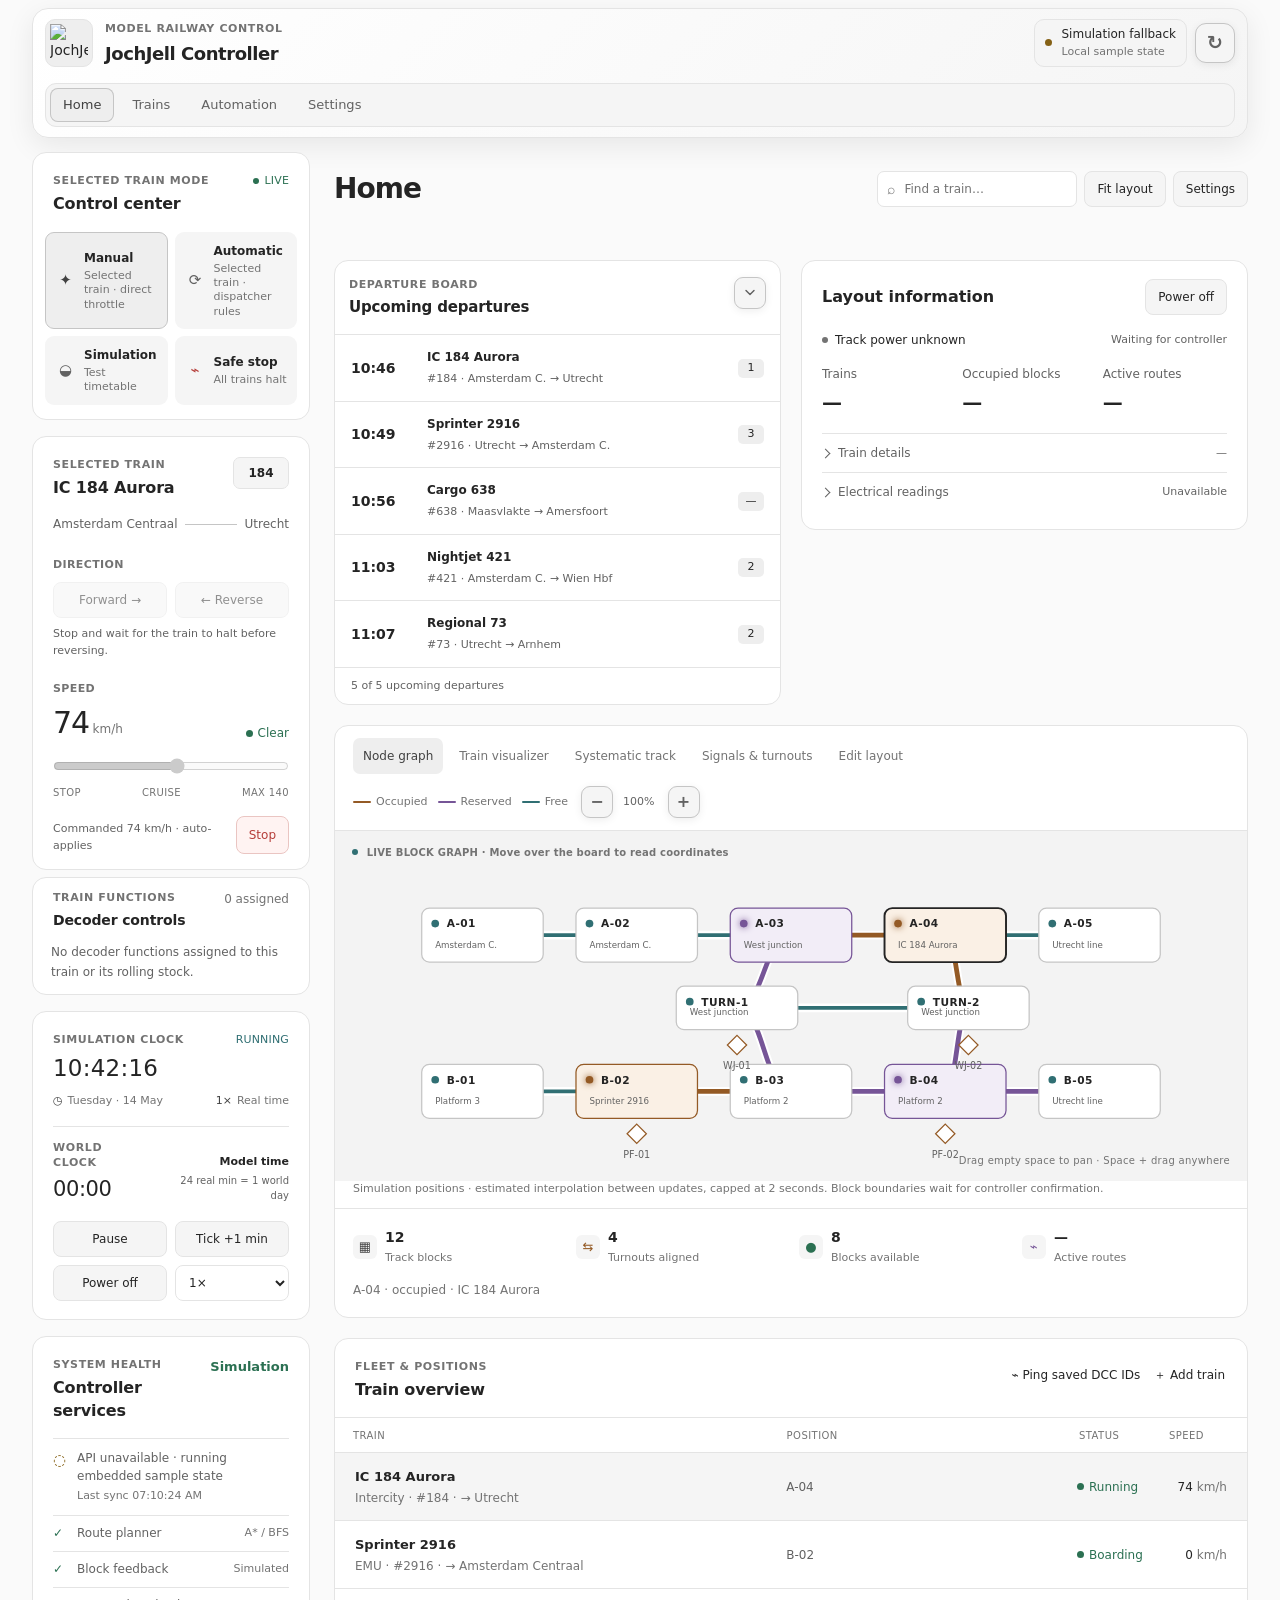
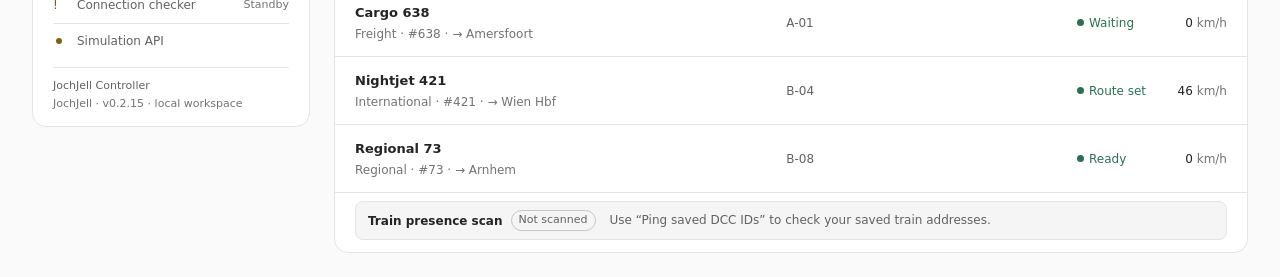
==== commit 6d8b5673: "Prepare v0.2.15 release with personalization and railway controls" ====
--- a/frontend/index.html
+++ b/frontend/index.html
@@ -155,7 +155,7 @@
             <div class="health-row"><span class="health-check warning">!</span><span>Connection checker</span><span class="health-value" id="checker-health">Standby</span></div>
             <div class="health-row health-connection-status"><span class="health-connection-dot" aria-hidden="true"></span><span id="health-source">Embedded sample state</span></div>
           </div>
-          <div class="health-app-info"><span>JochJell Controller</span><span>JochJell · v0.2.14 · local workspace</span></div>
+          <div class="health-app-info"><span>JochJell Controller</span><span>JochJell · v0.2.15 · local workspace</span></div>
         </section>
       </aside>
 
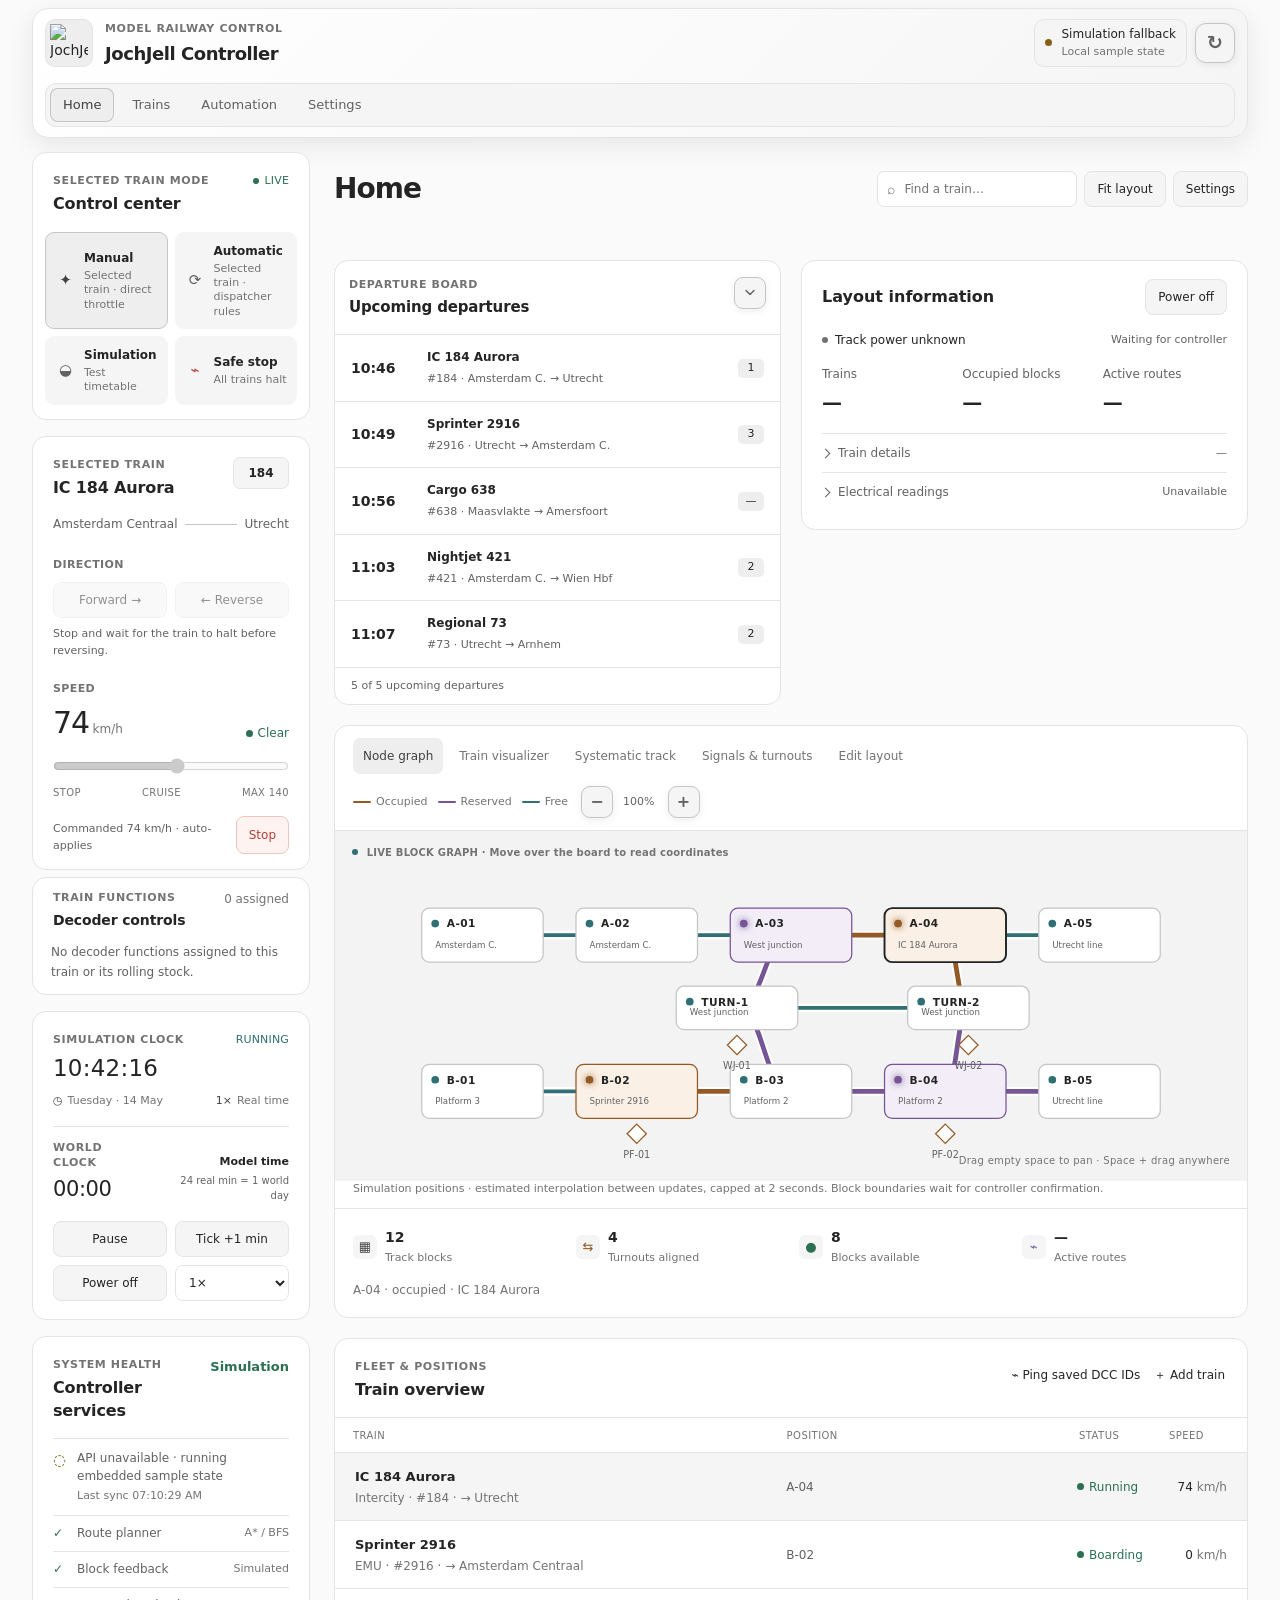
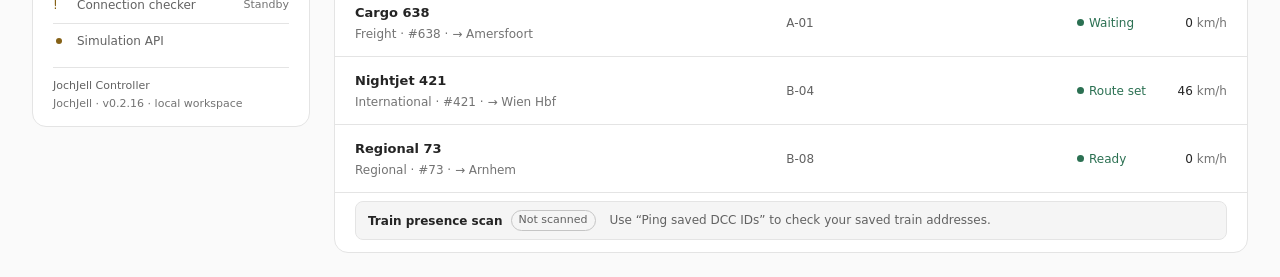
==== commit b608e031: "Fix native startup smoke check and prepare v0.2.16 release" ====
--- a/frontend/index.html
+++ b/frontend/index.html
@@ -155,7 +155,7 @@
             <div class="health-row"><span class="health-check warning">!</span><span>Connection checker</span><span class="health-value" id="checker-health">Standby</span></div>
             <div class="health-row health-connection-status"><span class="health-connection-dot" aria-hidden="true"></span><span id="health-source">Embedded sample state</span></div>
           </div>
-          <div class="health-app-info"><span>JochJell Controller</span><span>JochJell · v0.2.15 · local workspace</span></div>
+          <div class="health-app-info"><span>JochJell Controller</span><span>JochJell · v0.2.16 · local workspace</span></div>
         </section>
       </aside>
 
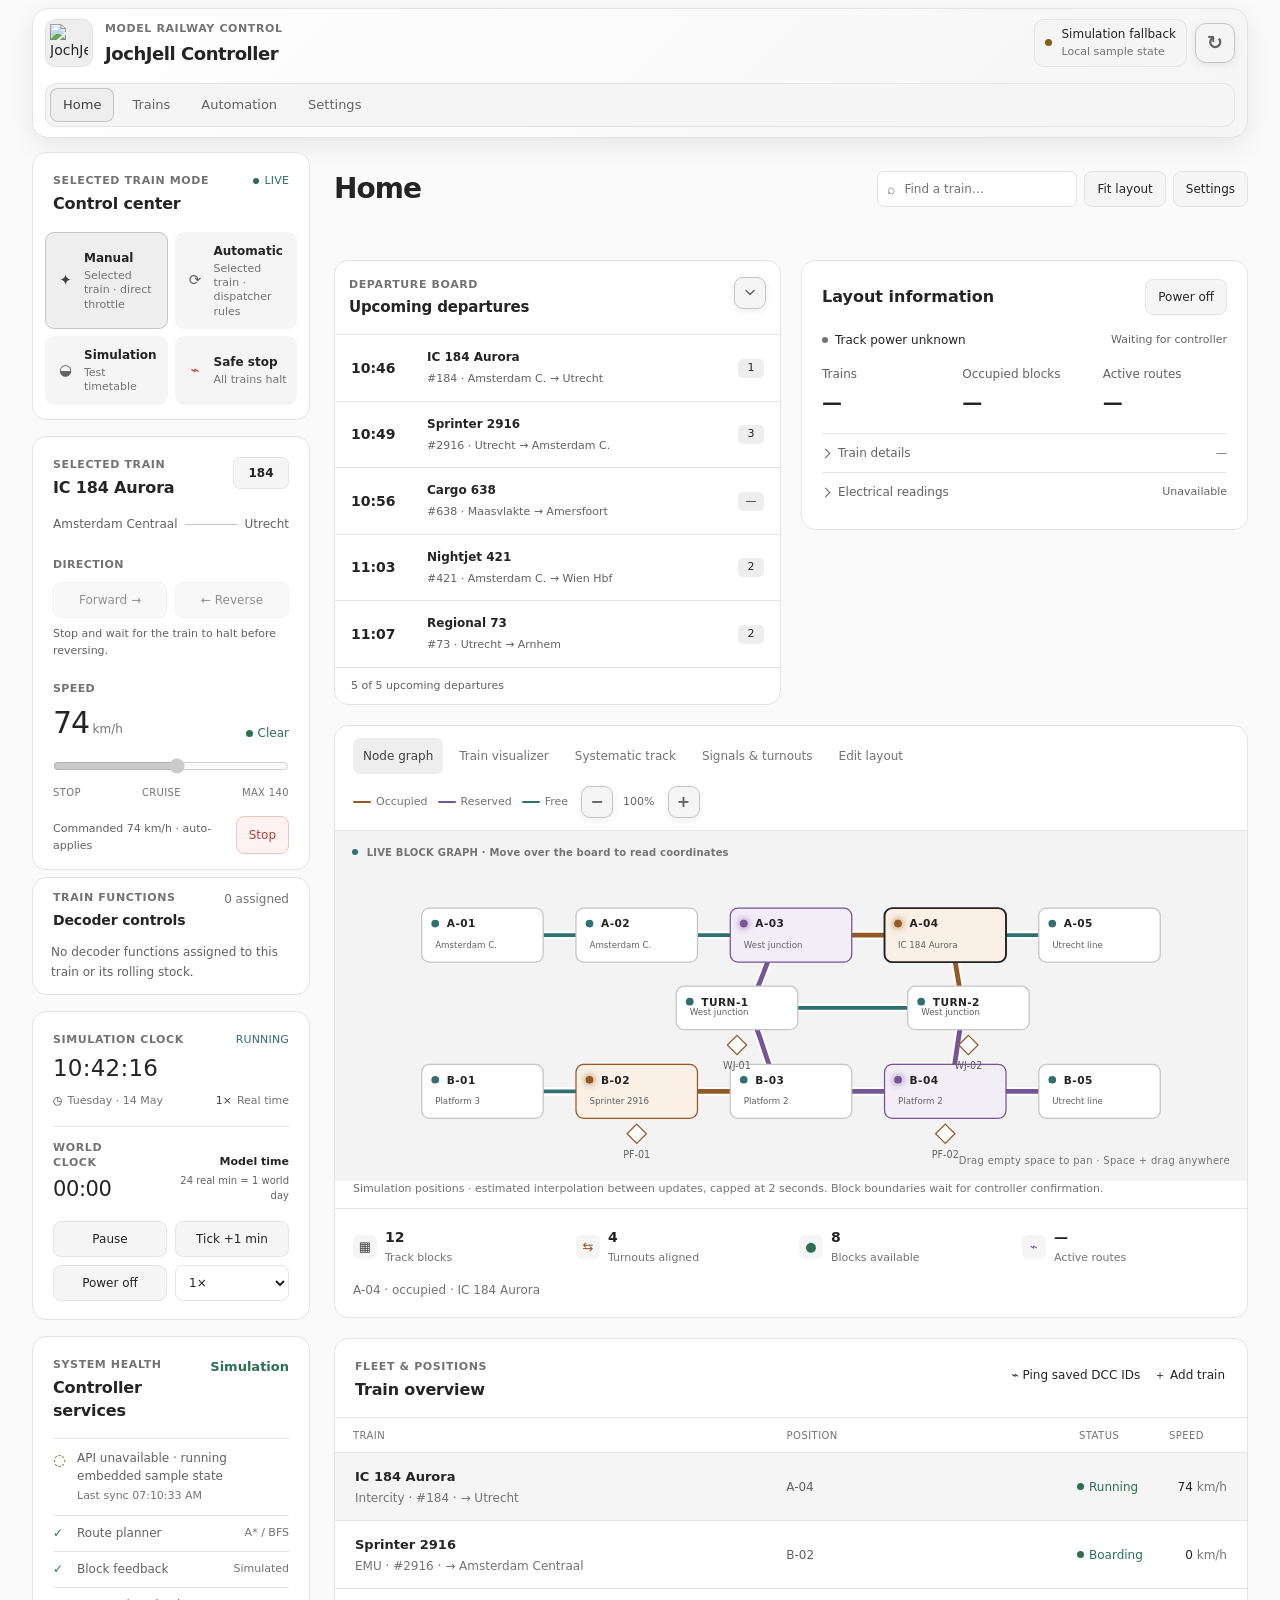
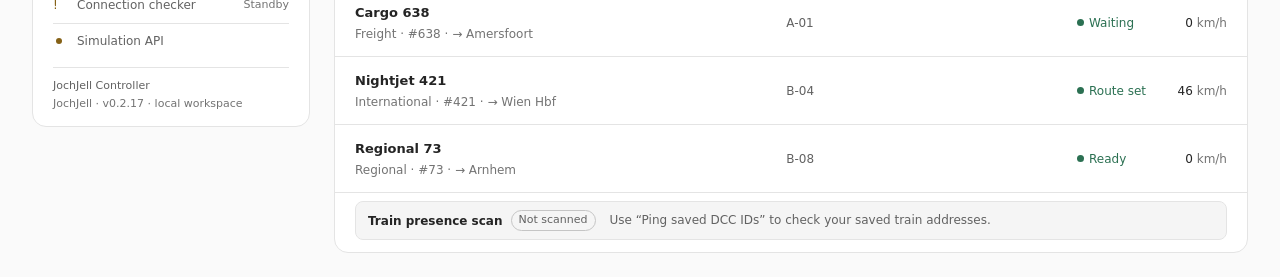
==== commit 4e85df94: "Add hardware connectors and track block visualizer" ====
--- a/frontend/index.html
+++ b/frontend/index.html
@@ -155,7 +155,7 @@
             <div class="health-row"><span class="health-check warning">!</span><span>Connection checker</span><span class="health-value" id="checker-health">Standby</span></div>
             <div class="health-row health-connection-status"><span class="health-connection-dot" aria-hidden="true"></span><span id="health-source">Embedded sample state</span></div>
           </div>
-          <div class="health-app-info"><span>JochJell Controller</span><span>JochJell · v0.2.16 · local workspace</span></div>
+          <div class="health-app-info"><span>JochJell Controller</span><span>JochJell · v0.2.17 · local workspace</span></div>
         </section>
       </aside>
 
@@ -231,7 +231,11 @@
             <p class="settings-help" id="connection-limit-status" role="status">Select a directed connection. Blank removes the default or makes a train inherit it.</p>
           </div>
           <div class="spline-section-editor is-hidden" id="spline-section-editor">
-            <div><strong id="spline-section-name">Select a spline section</strong><p class="settings-help">Maximum speed in both directions. The lowest section limit applies across the connection.</p></div>
+            <div><strong id="spline-section-name">Select a track section</strong><p class="settings-help">Assign multiple sections to the same block to share its colour and occupancy display.</p></div>
+            <label>Track block <select id="spline-section-block" aria-label="Selected track section block" disabled></select></label>
+            <button type="button" class="button button-soft" id="save-spline-section-block" disabled>Assign block</button>
+            <label>Split at % <input id="spline-section-split" type="number" min="1" max="99" step="1" value="50" required aria-label="Position of new block boundary along selected curve"></label>
+            <button type="button" class="button button-soft" id="split-block-boundary" disabled>＋ Block boundary</button>
             <label>Maximum km/h <input id="spline-section-speed" type="number" min="0" max="1000" step="0.1" placeholder="No section limit" aria-label="Selected spline section maximum speed in km/h" disabled></label>
             <button type="button" class="button button-soft" id="save-spline-section-speed" disabled>Apply maximum speed</button>
             <p class="settings-help" id="spline-section-status" role="status">Click a rail section to show its pull points and maximum speed.</p>
@@ -241,6 +245,7 @@
             <div class="map-stage-label top-left"><span class="pulse-dot"></span> <span id="map-stage-mode">LIVE BLOCK GRAPH</span> · <span id="pinboard-coordinate">Move over the board to read coordinates</span></div>
             <div class="map-stage-label bottom-right">Drag empty space to pan · Space + drag anywhere</div>
           </div>
+          <div class="track-block-legend is-hidden" id="track-block-legend" aria-label="Track blocks"></div>
           <p class="graph-motion-note" id="graph-motion-note">Train markers show controller-reported blocks. Exact positions are unavailable.</p>
           <div class="map-summary">
             <div class="summary-stat"><span class="stat-icon blue">▦</span><span><strong id="block-count">12</strong><small>Track blocks</small></span></div>
@@ -545,6 +550,8 @@
             <p class="settings-help" id="settings-connection-note">Save your settings, then connect explicitly. Connecting leaves track power off.</p>
             <div class="settings-native-actions"><button type="button" class="button button-primary" id="settings-connect-z21" disabled>Connect</button><button type="button" class="button button-soft" id="settings-use-simulation" disabled>Disconnect / use simulation</button></div>
             <p class="settings-status" id="settings-native-status" role="status">Loading controller connection settings…</p>
+            <div class="settings-row"><div><span class="settings-field-label">Hardware blocks</span><p class="settings-help">Link physical detector inputs to your layout blocks. A block can use several inputs.</p><p class="settings-help" id="feedback-mapping-summary">Assignments are saved separately for each digital system.</p></div><div class="settings-control"><button type="button" class="button button-soft" id="open-feedback-mapping">Map hardware blocks</button></div></div>
+            <div class="settings-row"><div><span class="settings-field-label">Track switches</span><p class="settings-help">Control switches through the command station or the computer's USB / network bridge.</p><p class="settings-help" id="turnout-connector-summary">Command-station accessory addresses are used by default.</p></div><div class="settings-control"><button type="button" class="button button-soft" id="open-turnout-connectors">Map track switches</button></div></div>
           </section>
           <section class="settings-section settings-card" id="settings-routing" aria-labelledby="routing-heading">
             <div class="settings-section-heading"><div><p class="eyebrow">PLANNING ENGINE</p><h3 id="routing-heading">Routing</h3><p>Keep route plans in step with your layout without over-polling a quiet railway.</p></div><span class="settings-section-index">03</span></div>
@@ -621,10 +628,12 @@
         <div class="field-grid">
         <div class="field"><label for="block-id">Block ID</label><input id="block-id" required maxlength="32" pattern="[A-Za-z][A-Za-z0-9_\-]{0,31}" aria-describedby="block-id-help"><small id="block-id-help">Switch track power off to rename an ID. Connections and references update together.</small></div>
           <div class="field"><label for="block-name">Block name</label><input id="block-name" required></div>
+          <div class="field"><label for="block-color">Track colour</label><input id="block-color" type="color"><small>Used by every track section assigned to this block.</small></div>
           <div class="field"><label for="block-length">Length (mm)</label><input id="block-length" type="number" min="0" step="1"></div>
           <div class="field"><label for="block-station">Station / area label</label><input id="block-station"></div>
         </div>
         <p class="editor-note">IDs are unique and case-insensitive. Use Save layout to keep your changes. Connections are managed in the graph toolbar.</p>
+        <div class="block-feedback-shortcut"><div><strong>Hardware detectors</strong><p class="editor-note" id="block-feedback-summary">Assign detector inputs to report this block's occupancy.</p></div><button type="button" class="button button-soft" id="edit-block-feedback">Assign hardware detectors</button></div>
       </div>
       <div class="modal-actions"><button type="button" class="button button-soft" id="cancel-block-editor">Cancel</button><button type="submit" class="button button-primary" id="save-block-editor">Save block</button></div>
     </form>
@@ -698,6 +707,8 @@
   <script src="scan_viewer.js"></script>
   <script src="workspace-layout.js"></script>
   <script src="track-triggers.js"></script>
+  <script src="block-feedback.js"></script>
+  <script src="turnout-connectors.js"></script>
   <script src="app.js"></script>
 </body>
 </html>
--- a/frontend/minimal.css
+++ b/frontend/minimal.css
@@ -726,6 +726,47 @@
 .accent-custom-control input[type="color"] { width: 46px; height: 34px; padding: 3px; border: 1px solid var(--line-bright); border-radius: 7px; background: var(--panel); cursor: pointer; }
 .accent-custom-control output { font-family: ui-monospace, monospace; color: var(--muted); font-size: 12px; }
 #settings-accent-reset { color: var(--accent); margin-top: 3px; }
+.feedback-mapping-modal { width: min(780px, calc(100vw - 32px)); }
+.pinboard-layer .pinboard-track-section .pinboard-rail { stroke: var(--block-color); opacity: 1; filter: none; }
+.pinboard-layer .pinboard-track-section .pinboard-rail-bed.is-occupied { stroke: var(--orange); stroke-width: 12; }
+.pinboard-layer .pinboard-track-section .pinboard-rail-bed.is-route { stroke: var(--violet); stroke-width: 12; stroke-dasharray: 7 4; }
+.pinboard-track-section.is-block-selected .pinboard-rail { stroke-width: 8; }
+.pinboard-track-section { cursor: pointer; }
+.pinboard-track-section .pinboard-section-hit { pointer-events: stroke; }
+.pinboard-layer .pinboard-section-label, .pinboard-layer .pinboard-train-label { stroke: var(--bg-deep); }
+.pinboard-track-section:focus-visible .pinboard-section-selection { opacity: 1; }
+.pinboard-block-boundary { pointer-events: none; }
+.pinboard-block-boundary path { fill: none; stroke: var(--text); stroke-width: 3; paint-order: stroke; filter: drop-shadow(0 0 2px var(--panel)); }
+.track-block-legend { display: flex; flex-wrap: wrap; gap: 7px; padding: 12px 18px 0; }
+.track-block-chip { display: grid; grid-template-columns: 10px 1fr; gap: 3px 8px; align-items: center; padding: 8px 10px; border: 1px solid var(--line); border-radius: 8px; color: var(--text); background: var(--panel); text-align: left; cursor: pointer; }
+.track-block-chip i { width: 9px; height: 24px; border-radius: 3px; grid-row: span 2; }
+.track-block-chip strong { font-size: 11px; font-weight: 600; }
+.track-block-chip small { color: var(--muted); font-size: 10px; }
+.track-block-chip:hover, .track-block-chip.is-selected { border-color: var(--accent); background: var(--panel-raised); }
+#block-color { width: 100%; height: 36px; padding: 4px; cursor: pointer; }
+.spline-section-editor select { min-height: 32px; min-width: 120px; max-width: 220px; background: var(--panel); color: var(--text); border: 1px solid var(--line); border-radius: 6px; padding: 4px 7px; }
+.spline-section-editor { background: var(--panel-raised); }
+.spline-section-editor input { color: var(--text); background: var(--panel); }
+.pinboard-track-section.is-selected .pinboard-section-selection { stroke-width: 18; }
+#spline-section-split { width: 64px; }
+.feedback-connection-actions { display: flex; flex-wrap: wrap; gap: 8px; margin-top: 12px; }
+#feedback-computer-connection { padding: 12px; border: 1px solid var(--line); border-radius: 8px; margin: 12px 0; }
+.feedback-intro { color: var(--muted); font-size: 13px; line-height: 1.6; margin-bottom: 18px; }
+.feedback-power-note { padding: 10px 12px; margin-top: 12px; border: 1px solid var(--line); border-radius: 8px; background: var(--panel-raised); color: var(--muted); font-size: 12px; line-height: 1.5; }
+.feedback-section-heading { display: flex; align-items: center; justify-content: space-between; gap: 12px; margin: 18px 0 12px; }
+.feedback-section-heading h3 { font-size: 14px; margin: 0; }
+.feedback-contact-row { display: grid; grid-template-columns: minmax(0, 1fr) minmax(0, 1fr) auto; gap: 12px; align-items: end; margin-bottom: 12px; }
+.feedback-contact-row label { display: grid; gap: 5px; color: var(--muted); font-size: 12px; }
+.feedback-contact-row input { width: 100%; min-width: 0; min-height: 36px; border: 1px solid var(--line); border-radius: 7px; background: var(--panel-raised); color: var(--text); padding: 7px 10px; }
+.feedback-empty { color: var(--muted); padding: 12px 0; font-size: 12px; }
+.feedback-overview { margin: 18px 0; border-top: 1px solid var(--line); padding-top: 14px; }
+.feedback-overview summary { font-size: 13px; cursor: pointer; }
+.feedback-overview-list { display: grid; gap: 8px; margin-top: 12px; }
+.feedback-overview-row { display: grid; grid-template-columns: 80px minmax(0, 1fr); gap: 4px 10px; width: 100%; padding: 10px 12px; border: 1px solid var(--line); border-radius: 8px; background: var(--panel-raised); color: var(--text); text-align: left; cursor: pointer; font-size: 12px; }
+.feedback-overview-row small { grid-column: 2; color: var(--muted); font-size: 11px; overflow-wrap: anywhere; }
+.block-feedback-shortcut { display: flex; align-items: center; justify-content: space-between; flex-wrap: wrap; gap: 12px; padding-top: 16px; margin-top: 16px; border-top: 1px solid var(--line); }
+.block-feedback-shortcut strong { font-size: 13px; }
+.feedback-mapping-modal .modal-body { max-height: calc(100dvh - 190px); overflow-y: auto; }
 @media (max-width: 760px) {
   .settings-card .settings-accent-row { grid-template-columns: minmax(0, 1fr); gap: 12px; }
 }
